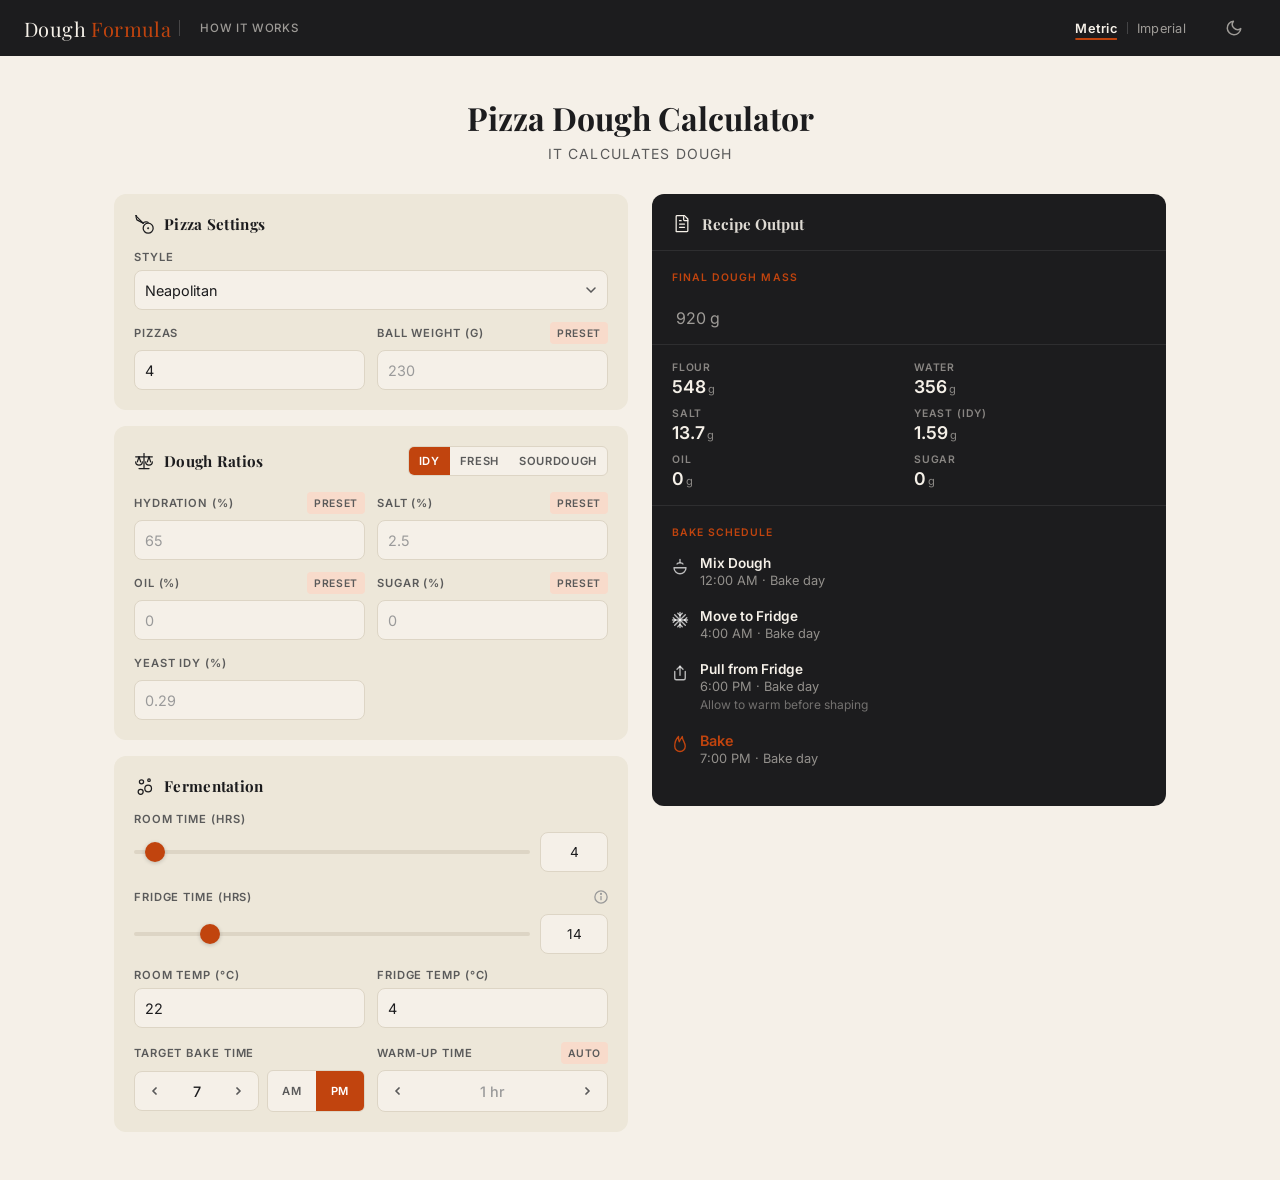
==== index.html @ 33c5c08a "feat: warm-up model, nav refactor, imperial toggle, how-it-works page - Replace W_TABLE warm-up look" ====
<!DOCTYPE html>
<html lang="en">

<head>
  <meta charset="UTF-8">
  <meta name="viewport" content="width=device-width, initial-scale=1.0">

  <!-- SEO & Social -->
  <title>Pizza Dough Calculator | Fermentation Calculator</title>
  <meta name="description" content="Calculate perfect pizza dough ratios and fermentation schedules for Neapolitan, New York, and other styles.">
  <meta name="theme-color" content="#2b2b2b">

  <!-- Critical Resource Hints -->
  <link rel="preconnect" href="https://fonts.googleapis.com">
  <link rel="preconnect" href="https://fonts.gstatic.com" crossorigin>

  <!-- Preload Critical Resources -->
  <link rel="preload" href="style.css" as="style">
  <link rel="preload" href="script.js" as="script">

  <!-- Google Fonts with font-display optimization -->
  <link href="https://fonts.googleapis.com/css2?family=Inter:wght@400;500;600&family=Playfair+Display:wght@700&display=swap" rel="stylesheet" media="print" onload="this.media='all'">
  <noscript>
    <link href="https://fonts.googleapis.com/css2?family=Inter:wght@400;500;600&family=Playfair+Display:wght@700&display=swap" rel="stylesheet">
  </noscript>

  <!-- Theme: set data-theme before CSS renders to prevent flash -->
  <script>
    (function () {
      var saved = localStorage.getItem('theme');
      var prefersDark = window.matchMedia('(prefers-color-scheme: dark)').matches;
      var theme = saved ? saved : (prefersDark ? 'dark' : 'light');
      document.documentElement.setAttribute('data-theme', theme);
    }());
  </script>

  <!-- Stylesheet -->
  <link rel="stylesheet" href="style.css">
</head>

<body>

  <!-- SVG Icon Sprite (hidden, referenced via <use>) -->
  <svg style="display: none;" aria-hidden="true">
    <defs>
      <symbol id="icon-pizza" viewBox="0 0 24 24">
        <circle cx="17" cy="17" r="6"/>
        <circle cx="17" cy="17" r="0.5"/>
        <path d="M11 11c1-2 5-2 6-1"/>
        <path d="M11 11l-9-9"/>
        <path d="M3 2c-1.5 2 0 4 .5 5L11 11"/>
      </symbol>
      <symbol id="icon-scale" viewBox="0 0 24 24">
        <path d="M12 3v18"/>
        <path d="M6 21h12"/>
        <path d="M22 13a4 4 0 01-8 0"/>
        <path d="M10 13a4 4 0 01-8 0"/>
        <path d="M6 7l-2 6"/>
        <path d="M6 7l2 6"/>
        <path d="M18 7l-2 6"/>
        <path d="M18 7l2 6"/>
        <path d="M2 7h20"/>
      </symbol>
      <symbol id="icon-bubbles" viewBox="0 0 24 24">
        <circle cx="8" cy="19" r="3"/>
        <circle cx="17" cy="15" r="4"/>
        <circle cx="9" cy="7" r="2.5"/>
        <circle cx="18" cy="5" r="1.5"/>
      </symbol>
      <symbol id="icon-document" viewBox="0 0 24 24">
        <path d="M14 3v4a1 1 0 001 1h4"/>
        <path d="M5 21V3a1 1 0 011-1h9l4 4v14a1 1 0 01-1 1H6a1 1 0 01-1-1z"/>
        <line x1="9" y1="12" x2="15" y2="12"/>
        <line x1="9" y1="16" x2="15" y2="16"/>
        <line x1="9" y1="8" x2="11" y2="8"/>
      </symbol>
      <symbol id="icon-chevron-left" viewBox="0 0 8 8">
        <path d="M5 1L2 4L5 7" stroke-width="1.75" stroke-linecap="round" stroke-linejoin="round"/>
      </symbol>
      <symbol id="icon-chevron-right" viewBox="0 0 8 8">
        <path d="M3 1L6 4L3 7" stroke-width="1.75" stroke-linecap="round" stroke-linejoin="round"/>
      </symbol>
      <!-- Timeline step icons (referenced from script.js via <use>) -->
      <symbol id="icon-starter-jar" viewBox="0 0 24 24">
        <!-- lid -->
        <rect x="7" y="3" width="10" height="3" rx="1"/>
        <!-- jar body -->
        <path d="M6 6h12l-1 13a2 2 0 01-2 2H9a2 2 0 01-2-2L6 6z"/>
        <!-- bubbles rising inside jar -->
        <circle cx="10" cy="15" r="1"/>
        <circle cx="14" cy="12" r="1"/>
        <circle cx="12" cy="9" r="0.75"/>
      </symbol>
      <symbol id="icon-timeline-feed-starter" viewBox="0 0 24 24">
        <path d="M12 2C6.5 2 2 6.5 2 12s4.5 10 10 10 10-4.5 10-10"/>
        <path d="M12 8v4l2 2"/>
        <path d="M18 2v4h4"/>
      </symbol>
      <symbol id="icon-timeline-mix-dough" viewBox="0 0 24 24">
        <path d="M4 13c0 4.4 3.6 8 8 8s8-3.6 8-8H4z"/>
        <path d="M8 8c1-2 7-2 8 0"/>
        <line x1="12" y1="2" x2="12" y2="6"/>
      </symbol>
      <symbol id="icon-timeline-move-to-fridge" viewBox="0 0 24 24">
        <line x1="12" y1="2" x2="12" y2="22"/>
        <line x1="2" y1="12" x2="22" y2="12"/>
        <line x1="4.93" y1="4.93" x2="19.07" y2="19.07"/>
        <line x1="19.07" y1="4.93" x2="4.93" y2="19.07"/>
        <line x1="12" y1="6" x2="9" y2="3"/>
        <line x1="12" y1="6" x2="15" y2="3"/>
        <line x1="12" y1="18" x2="9" y2="21"/>
        <line x1="12" y1="18" x2="15" y2="21"/>
        <line x1="6" y1="12" x2="3" y2="9"/>
        <line x1="6" y1="12" x2="3" y2="15"/>
        <line x1="18" y1="12" x2="21" y2="9"/>
        <line x1="18" y1="12" x2="21" y2="15"/>
      </symbol>
      <symbol id="icon-timeline-pull-from-fridge" viewBox="0 0 24 24">
        <path d="M5 10v9a2 2 0 002 2h10a2 2 0 002-2v-9"/>
        <polyline points="12 3 12 15"/>
        <polyline points="8 7 12 3 16 7"/>
      </symbol>
      <symbol id="icon-timeline-bake" viewBox="0 0 24 24">
        <path d="M12 22a7 7 0 007-7c0-5-4-8-4-13-2 3-3 5-4 7-1-2-1-4-1-7-4 4-5 8-5 13a7 7 0 007 7z"/>
      </symbol>
      <symbol id="icon-info" viewBox="0 0 16 16">
        <circle cx="8" cy="8" r="7"/>
        <line x1="8" y1="7.5" x2="8" y2="11"/>
        <circle cx="8" cy="4.5" r="0.5" fill="currentColor"/>
      </symbol>
      <symbol id="icon-moon" viewBox="0 0 24 24">
        <path d="M21 12.79A9 9 0 1 1 11.21 3 7 7 0 0 0 21 12.79z"/>
      </symbol>
      <symbol id="icon-sun" viewBox="0 0 24 24">
        <circle cx="12" cy="12" r="5"/>
        <line x1="12" y1="1" x2="12" y2="3"/>
        <line x1="12" y1="21" x2="12" y2="23"/>
        <line x1="4.22" y1="4.22" x2="5.64" y2="5.64"/>
        <line x1="18.36" y1="18.36" x2="19.78" y2="19.78"/>
        <line x1="1" y1="12" x2="3" y2="12"/>
        <line x1="21" y1="12" x2="23" y2="12"/>
        <line x1="4.22" y1="19.78" x2="5.64" y2="18.36"/>
        <line x1="18.36" y1="5.64" x2="19.78" y2="4.22"/>
      </symbol>
    </defs>
  </svg>

  <nav class="nav">
    <div class="nav-left">
      <div class="nav-brand">Dough <span>Formula</span></div>
      <span class="nav-brand-divider" aria-hidden="true"></span>
      <a class="nav-link" href="how-it-works.html">
        <svg class="nav-link-icon" width="16" height="16" fill="none" stroke="currentColor" stroke-width="1.5" stroke-linecap="round" stroke-linejoin="round" aria-hidden="true">
          <use href="#icon-info"/>
        </svg>
        <span class="nav-link-text">How It Works</span>
      </a>
    </div>
    <div class="nav-right">
      <div class="unit-toggle" id="unitToggle">
        <button id="btnMetric" class="active" data-units="metric"><span>Metric</span></button>
        <button id="btnImperial" data-units="imperial"><span>Imperial</span></button>
      </div>
      <button class="theme-toggle" type="button" aria-label="Switch to dark mode">
        <svg width="18" height="18" fill="none" stroke="currentColor" stroke-width="2" stroke-linecap="round" stroke-linejoin="round" aria-hidden="true">
          <use href="#icon-moon"/>
        </svg>
      </button>
    </div>
  </nav>

  <header class="page-header">
    <h1>Pizza Dough Calculator</h1>
    <p>it calculates dough</p>
  </header>

  <main class="main">
    <div class="layout">

      <div class="col-inputs">

        <!-- PIZZA SETTINGS CARD -->
        <div class="card">
          <div class="card-header">
            <div class="card-header-left">
              <svg class="card-icon" width="20" height="20" fill="none" stroke="currentColor" stroke-width="1.5" stroke-linecap="round" stroke-linejoin="round">
                <use href="#icon-pizza"/>
              </svg>
              <h2 class="card-title">Pizza Settings</h2>
            </div>
          </div>

          <div class="field-grid single" style="margin-bottom: 12px;">
            <div class="field">
              <label for="pizzaStyle">Style</label>
              <div class="input-wrap has-select">
                <select id="pizzaStyle" autocomplete="off">
                  <option value="neapolitan" selected>Neapolitan</option>
                  <option value="newyork">New York</option>
                  <option value="canotto">Canotto</option>
                  <option value="tonda">Tonda Romana</option>
                </select>
              </div>
            </div>
          </div>

          <div class="field-grid">
            <div class="field">
              <div class="field-label-row">
                <label for="numBalls">Pizzas</label>
              </div>
              <div class="input-wrap">
                <input type="number" id="numBalls" value="4" min="1" max="50" autocomplete="off">
              </div>
            </div>

            <div class="field">
              <div class="field-label-row">
                <label for="ballWeight" id="labelBallWeight">Ball Weight (g)</label>
                <div class="badge preset" id="ballWeightBadge">Preset</div>
              </div>
              <div class="input-wrap">
                <input type="number" id="ballWeight" class="is-preset" min="100" max="500" step="1" autocomplete="off">
              </div>
            </div>
          </div>
        </div>

        <!-- DOUGH RATIOS CARD -->
        <div class="card">
          <div class="card-header">
            <div class="card-header-left">
              <svg class="card-icon" width="20" height="20" fill="none" stroke="currentColor" stroke-width="1.5" stroke-linecap="round" stroke-linejoin="round">
                <use href="#icon-scale"/>
              </svg>
              <h2 class="card-title">Dough Ratios</h2>
            </div>
            <div class="leavener-toggle">
              <button id="btnIDY" class="active" data-leavener="idy">IDY</button>
              <button id="btnFresh" data-leavener="fresh">Fresh</button>
              <button id="btnSourdough" data-leavener="sourdough">Sourdough</button>
            </div>
          </div>

          <div class="field-grid">
            <div class="field">
              <div class="field-label-row">
                <label for="hydration">Hydration (%)</label>
                <div class="badge preset" id="hydrationBadge">Preset</div>
              </div>
              <div class="input-wrap">
                <input type="number" id="hydration" class="is-preset" min="50" max="90" step="0.1" autocomplete="off">
              </div>
            </div>

            <div class="field">
              <div class="field-label-row">
                <label for="salt">Salt (%)</label>
                <div class="badge preset" id="saltBadge">Preset</div>
              </div>
              <div class="input-wrap">
                <input type="number" id="salt" class="is-preset" min="0" max="5" step="0.1" autocomplete="off">
              </div>
            </div>

            <div class="field">
              <div class="field-label-row">
                <label for="oil">Oil (%)</label>
                <div class="badge preset" id="oilBadge">Preset</div>
              </div>
              <div class="input-wrap">
                <input type="number" id="oil" class="is-preset" min="0" max="15" step="0.1" autocomplete="off">
              </div>
            </div>

            <div class="field">
              <div class="field-label-row">
                <label for="sugar">Sugar (%)</label>
                <div class="badge preset" id="sugarBadge">Preset</div>
              </div>
              <div class="input-wrap">
                <input type="number" id="sugar" class="is-preset" min="0" max="5" step="0.1" autocomplete="off">
              </div>
            </div>

            <div class="field" id="leavenerPctField">
              <div class="field-label-row">
                <label for="starterPct" id="leavenerPctLabel">Yeast IDY (%)</label>
                <span class="tooltip-wrap">
                  <button type="button" class="tooltip-btn" id="leavenerTooltipBtn" aria-label="About Starter %" aria-expanded="false" hidden>
                    <svg width="14" height="14" fill="none" stroke="currentColor" stroke-width="1.5" stroke-linecap="round" stroke-linejoin="round">
                      <use href="#icon-info"/>
                    </svg>
                  </button>
                  <div class="tooltip-popover" role="tooltip" hidden>
                    How much starter to use as a percentage of total flour. More starter means a faster rise and less time needed.
                  </div>
                </span>
              </div>
              <div class="input-wrap">
                <input type="number" id="starterPct" class="is-preset" min="0.001" max="5" step="0.001" autocomplete="off">
              </div>
              <p class="starter-pct-hint" id="starterPctHint" hidden>Suggested for your schedule: <span id="starterPctHintValue"></span>%</p>
            </div>
          </div>

        </div>

        <!-- SOURDOUGH STARTER CARD -->
        <div class="card" id="sourdoughCard">
          <div class="card-header">
            <div class="card-header-left">
              <svg class="card-icon" width="20" height="20" fill="none" stroke="currentColor" stroke-width="1.5" stroke-linecap="round" stroke-linejoin="round">
                <use href="#icon-starter-jar"/>
              </svg>
              <h2 class="card-title">Sourdough Starter</h2>
            </div>
          </div>

          <div class="field-grid">
            <div class="field">
              <div class="field-label-row">
                <label for="starterHydration">Starter Hydration (%)</label>
                <span class="tooltip-wrap">
                  <button type="button" class="tooltip-btn" aria-label="About Starter Hydration" aria-expanded="false">
                    <svg width="14" height="14" fill="none" stroke="currentColor" stroke-width="1.5" stroke-linecap="round" stroke-linejoin="round">
                      <use href="#icon-info"/>
                    </svg>
                  </button>
                  <div class="tooltip-popover" role="tooltip" hidden>
                    How much water is in your starter relative to the flour, by weight. At 100% you have equal parts of each. This also makes a small timing adjustment: stiffer starters tend to peak a bit later. The correction is approximate.
                  </div>
                </span>
              </div>
              <div class="input-wrap">
                <input type="number" id="starterHydration" value="100" min="50" max="125" step="1" autocomplete="off">
              </div>
            </div>

            <div class="field">
              <div class="field-label-row">
                <label for="feedRatio">Feed Ratio</label>
                <span class="tooltip-wrap">
                  <button type="button" class="tooltip-btn" aria-label="About Feed Ratio" aria-expanded="false">
                    <svg width="14" height="14" fill="none" stroke="currentColor" stroke-width="1.5" stroke-linecap="round" stroke-linejoin="round">
                      <use href="#icon-info"/>
                    </svg>
                  </button>
                  <div class="tooltip-popover" role="tooltip" hidden>
                    1:2:2 means 1 part old starter, 2 parts flour, 2 parts water by weight. Lower ratios like 1:1:1 peak faster; higher ratios like 1:4:4 or 1:5:5 slow things down and give you a longer window before peak.
                  </div>
                </span>
              </div>
              <div class="input-wrap">
                <select id="feedRatio" autocomplete="off">
                  <option value="1:1:1">1:1:1</option>
                  <option value="1:2:2" selected>1:2:2</option>
                  <option value="1:3:3">1:3:3</option>
                  <option value="1:4:4">1:4:4</option>
                  <option value="1:5:5">1:5:5</option>
                </select>
              </div>
            </div>
          </div>

        </div>

        <!-- FERMENTATION CARD -->
        <div class="card">
          <div class="card-header">
            <div class="card-header-left">
              <svg class="card-icon" width="20" height="20" fill="none" stroke="currentColor" stroke-width="1.5" stroke-linecap="round" stroke-linejoin="round">
                <use href="#icon-bubbles"/>
              </svg>
              <h2 class="card-title">Fermentation</h2>
            </div>
          </div>

          <div class="slider-field" style="margin-bottom: 14px;">
            <label>Room Time (hrs)</label>
            <div class="slider-row">
              <input type="range" id="roomTimeSlider" min="3" max="36" value="4" step="1" autocomplete="off">
              <input type="number" class="slider-number" id="roomTime" value="4" min="3" max="36" step="1" autocomplete="off">
            </div>
          </div>

          <div class="slider-field" style="margin-bottom: 14px;">
            <div class="field-label-row">
              <label>Fridge Time (hrs)</label>
              <span class="tooltip-wrap">
                <button type="button" class="tooltip-btn" aria-label="About Fridge Time" aria-expanded="false">
                  <svg width="14" height="14" fill="none" stroke="currentColor" stroke-width="1.5" stroke-linecap="round" stroke-linejoin="round">
                    <use href="#icon-info"/>
                  </svg>
                </button>
                <div class="tooltip-popover" role="tooltip" hidden>
                  Set to 0 for a room-temperature ferment only. A cold rise slows fermentation down and gives more time for flavour development.
                </div>
              </span>
            </div>
            <div class="slider-row">
              <input type="range" id="fridgeTimeSlider" min="0" max="80" value="14" step="1" autocomplete="off">
              <input type="number" class="slider-number" id="fridgeTime" value="14" min="0" max="80" step="1" autocomplete="off">
            </div>
          </div>

          <div class="field-grid" style="margin-bottom: 14px;">
            <div class="field">
              <label for="roomTemp" id="labelRoomTemp">Room Temp (°C)</label>
              <div class="input-wrap">
                <input type="number" id="roomTemp" value="22" min="14" max="35" step="1" autocomplete="off">
              </div>
            </div>

            <div class="field">
              <label for="fridgeTemp" id="labelFridgeTemp">Fridge Temp (°C)</label>
              <div class="input-wrap">
                <input type="number" id="fridgeTemp" value="4" min="4" max="8" step="1" autocomplete="off">
              </div>
            </div>
          </div>

          <div class="field-grid">
            <div class="field">
              <div class="field-label-row">
                <label>Target Bake Time</label>
              </div>
              <div class="bake-time-row">
                <div class="hour-stepper">
                  <button data-step="-1" aria-label="Decrease hour">
                    <svg width="8" height="8" fill="none" stroke="currentColor">
                      <use href="#icon-chevron-left"/>
                    </svg>
                  </button>
                  <span class="hour-stepper-display" id="bakeHourDisplay">7</span>
                  <button data-step="1" aria-label="Increase hour">
                    <svg width="8" height="8" fill="none" stroke="currentColor">
                      <use href="#icon-chevron-right"/>
                    </svg>
                  </button>
                </div>
                <div class="ampm-toggle">
                  <button id="btnAM" data-ampm="am">AM</button>
                  <button id="btnPM" class="active" data-ampm="pm">PM</button>
                </div>
              </div>
            </div>
            <div class="field" id="warmUpField">
              <div class="field-label-row">
                <label>Warm-up Time</label>
                <div class="badge preset" id="warmUpBadge">Auto</div>
              </div>
              <div class="hour-stepper">
                <button data-warmup-step="-1" aria-label="Decrease warm-up">
                  <svg width="8" height="8" fill="none" stroke="currentColor">
                    <use href="#icon-chevron-left"/>
                  </svg>
                </button>
                <span class="hour-stepper-display" id="warmUpDisplay">-- min</span>
                <button data-warmup-step="1" aria-label="Increase warm-up">
                  <svg width="8" height="8" fill="none" stroke="currentColor">
                    <use href="#icon-chevron-right"/>
                  </svg>
                </button>
              </div>
            </div>
          </div>
        </div>

      </div>

      <div class="col-outputs">
        <div class="output-card">

          <div class="output-header">
            <svg class="output-header-icon" width="20" height="20" fill="none" stroke="currentColor" stroke-width="1.5" stroke-linecap="round" stroke-linejoin="round">
              <use href="#icon-document"/>
            </svg>
            <h2 class="output-header-title">Recipe Output</h2>
          </div>

          <div class="total-weight">
            <div class="total-weight-label">Final Dough Mass</div>
            <div class="total-weight-value">
              <span id="outTotalWeight">960</span><span id="outTotalWeightUnit">g</span>
            </div>
          </div>

          <div class="sourdough-warning" id="sourdoughWarning"></div>
          <div class="overproof-advisory" id="overproofAdvisory"></div>

          <div class="ingredients" id="ingredientsSection">
            <div class="ingredient">
              <div class="ingredient-label" id="flourLabel">Flour</div>
              <div class="ingredient-value" id="outFlour">—<span class="unit">g</span></div>
            </div>
            <div class="ingredient">
              <div class="ingredient-label" id="waterLabel">Water</div>
              <div class="ingredient-value" id="outWater">—<span class="unit">g</span></div>
            </div>
            <div class="ingredient">
              <div class="ingredient-label">Salt</div>
              <div class="ingredient-value" id="outSalt">—<span class="unit">g</span></div>
            </div>
            <div class="ingredient">
              <div class="ingredient-label" id="yeastLabel">Yeast (IDY)</div>
              <div class="ingredient-value" id="outYeast">—<span class="unit">g</span></div>
            </div>
            <div class="ingredient">
              <div class="ingredient-label">Oil</div>
              <div class="ingredient-value" id="outOil">—<span class="unit">g</span></div>
            </div>
            <div class="ingredient">
              <div class="ingredient-label">Sugar</div>
              <div class="ingredient-value" id="outSugar">—<span class="unit">g</span></div>
            </div>
          </div>

          <div class="schedule">
            <div class="schedule-title">Bake Schedule</div>
            <div class="timeline" id="timeline"></div>
          </div>

        </div>
      </div>

    </div>
  </main>

  <script src="script.js" defer></script>

</body>
</html>
---- style.css ----
/* ========================================================
   CSS CUSTOM PROPERTIES (Variables)
   ========================================================
   Defined once here at the top and reused throughout.
   If we ever change the brand colour, we change it in one
   place and it updates everywhere automatically.
   :root means "apply these to the whole document".
======================================================== */
:root {
  --cream:        #F5F0E8;       /* page background */
  --cream-dark:   #EDE7D9;       /* card/section backgrounds */
  --charcoal:     #1C1C1E;       /* dark output card background */
  --charcoal-mid: #2C2C2E;       /* slightly lighter dark (card sections) */
  --terracotta:   #C1440E;       /* accent colour */
  --terracotta-lt:#E8643A;       /* lighter accent for hover states */
  --text-dark:    #1C1C1E;       /* primary text colour */
  --text-mid:     #5A5A5A;       /* secondary/label text */
  --text-light:   #9A9A9A;       /* placeholder/preset value text */
  --text-cream:   #F5F0E8;       /* text on dark backgrounds */
  --border:       #DDD5C5;       /* input borders */
  --badge-preset: #F8DBCB;       /* PRESET badge background */
  --badge-preset-text: #5A5A5A;  /* PRESET badge text */
  --badge-custom: #C1440E;       /* CUSTOM x badge background */
  --badge-custom-text: #FFFFFF;  /* CUSTOM x badge text */
  --badge-custom-hover: #E8643A; /* CUSTOM x hover background */
  --advisory:     #D4A017;       /* advisory/warning text on dark backgrounds */
  --font-serif:   'Playfair Display', Georgia, serif;
  --font-sans:    'Inter', system-ui, sans-serif;
  --radius:       8px;           /* default border radius */
  --radius-lg:    12px;          /* larger radius for cards */
}

/* ========================================================
   DARK MODE OVERRIDES
   ========================================================
   When data-theme="dark" is set on <html>, these values
   replace the :root defaults above. Only variables that
   differ in dark mode are listed here.
======================================================== */
[data-theme="dark"] {
  --cream:        #1A1A1A;   /* page background — deepest dark */
  --cream-dark:   #252525;   /* card/section backgrounds */
  --charcoal:     #303030;   /* nav + output card — lighter than page */
  --charcoal-mid: #3C3C3C;   /* output card inner rows */
  --text-dark:    #F0EBE1;   /* primary text — inverted cream */
  --text-mid:     #9A9A9A;   /* label text */
  --text-light:   #6A6A6A;   /* preset/placeholder text */
  --border:       #3A3A3A;   /* input borders */
  --badge-preset: #5E3A2C;   /* muted clay chip for dark mode */
  --badge-preset-text: #F5F0E8;
  --badge-custom: #A9441B;   /* tuned to sit with preset chip */
  --badge-custom-text: #F5F0E8;
  --badge-custom-hover: #C55A2C;
}

/* ========================================================
   RESET & BASE STYLES
   ========================================================
   Browsers apply their own default styles (margins, padding,
   box sizing) which differ slightly between Firefox/Chrome.
   This block normalises everything to a consistent baseline.
======================================================== */
*, *::before, *::after {
  /* box-sizing: border-box means padding/border are included
     in an element's width — the sane default for layout */
  box-sizing: border-box;
  margin: 0;
  padding: 0;
}

body {
  font-family: var(--font-sans);
  background-color: var(--cream);
  color: var(--text-dark);
  min-height: 100vh;
}

/* ========================================================
   NAVIGATION BAR
======================================================== */
.nav {
  background-color: var(--charcoal);
  padding: 0 24px;
  height: 56px;
  display: flex;
  align-items: center;
  justify-content: space-between;
}

.nav-left {
  display: flex;
  align-items: center;
  gap: 8px;
}

.nav-right {
  display: flex;
  align-items: center;
  gap: 16px;
}

.nav-brand {
  font-family: var(--font-serif);
  font-size: 1.25rem;
  color: var(--text-cream);
  letter-spacing: 0.02em;
}

.nav-brand span {
  color: var(--terracotta);
}

.nav-brand-divider {
  display: block;
  width: 1px;
  height: 16px;
  background: var(--text-cream);
  opacity: 0.2;
  flex-shrink: 0;
}

/* Shared ghost-button baseline for all nav interactive elements */
.nav-link,
.unit-toggle button,
.theme-toggle {
  background: none;
  border: none;
  color: var(--text-cream);
  font-family: var(--font-sans);
  font-size: 0.8rem;
  font-weight: 400;
  cursor: pointer;
  min-height: 44px;
  padding: 0 12px;
  display: inline-flex;
  align-items: center;
  border-radius: 4px;
  text-decoration: none;
  opacity: 0.6;
  transition: background 0.2s ease-in-out, opacity 0.2s ease-in-out;
}

.nav-link {
  font-size: 0.72rem;
  font-weight: 500;
  text-transform: uppercase;
  letter-spacing: 0.06em;
}

.nav-link:hover,
.unit-toggle button:hover,
.theme-toggle:hover {
  background: rgba(255, 255, 255, 0.05);
  opacity: 1;
}

.nav-link:focus-visible,
.unit-toggle button:focus-visible,
.theme-toggle:focus-visible {
  outline: 2px solid var(--terracotta);
  outline-offset: 2px;
}

/* How It Works — icon hidden by default, text shown */
.nav-link-icon { display: none; }
.nav-link-text { display: inline; }

/* Unit toggle — text-based segmented control, no pill border */
.unit-toggle {
  display: flex;
  align-items: center;
}

.unit-toggle button {
  padding: 0 10px;
  letter-spacing: 0.02em;
}

#btnImperial {
  border-radius: 0 4px 4px 0;
  position: relative;
}

#btnImperial::before {
  content: '';
  position: absolute;
  left: 0;
  top: 50%;
  transform: translateY(-50%);
  width: 1px;
  height: 12px;
  background: rgba(255, 255, 255, 0.3);
}

#btnMetric {
  border-radius: 4px 0 0 4px;
}

.unit-toggle button.active {
  font-weight: 600;
  opacity: 1;
}

.unit-toggle button.active span {
  text-decoration: underline;
  text-decoration-color: var(--terracotta);
  text-decoration-thickness: 2px;
  text-underline-offset: 5px;
}

/* Theme toggle — icon button, tighter horizontal padding */
.theme-toggle {
  padding: 0 8px;
  min-width: 44px;
  justify-content: center;
}

/* Mobile: swap How It Works text for the info icon */
@media (max-width: 639px) {
  .nav-link-text { display: none; }
  .nav-link-icon { display: block; }
  .nav-link { padding: 0 8px; min-width: 44px; justify-content: center; }
}

/* ========================================================
   PAGE HEADER (below nav)
======================================================== */
.page-header {
  text-align: center;
  padding: 40px 24px 32px;
}

.page-header h1 {
  font-family: var(--font-serif);
  font-size: 2rem;
  color: var(--text-dark);
  margin-bottom: 6px;
}

.page-header p {
  font-size: 0.875rem;
  color: var(--text-mid);
  letter-spacing: 0.08em;
  text-transform: uppercase;
}

/* ========================================================
   MAIN LAYOUT
   ========================================================
   Mobile-first: single column by default.
   At 768px+ it becomes two equal columns side by side.
   CSS Grid is used here — best tool for two-column page
   layouts. gap sets the space between columns.
======================================================== */
.main {
  max-width: 1100px;
  margin: 0 auto;
  padding: 0 16px 48px;
}

.layout {
  display: grid;
  /* Single column on mobile */
  grid-template-columns: 1fr;
  gap: 24px;
}

/* At 768px+, switch to two equal columns */
@media (min-width: 768px) {
  .layout {
    grid-template-columns: 1fr 1fr;
    align-items: start;
  }

  .col-outputs {
    position: sticky;
    top: 24px;
  }

  .main {
    padding: 0 24px 48px;
  }
}

/* ========================================================
   INPUT CARDS (cream section boxes)
======================================================== */
.card {
  background-color: var(--cream-dark);
  border-radius: var(--radius-lg);
  padding: 20px;
  margin-bottom: 16px;
}

.card:last-child {
  margin-bottom: 0;
}

.card-header {
  display: flex;
  align-items: center;
  justify-content: space-between;
  margin-bottom: 16px;
}

.card-header-left {
  display: flex;
  align-items: center;
  gap: 10px;
}

.card-icon {
  font-size: 1.1rem;
  flex-shrink: 0;
  color: var(--text-dark);
}

.card-title {
  font-family: var(--font-serif);
  font-size: 0.95rem;
  color: var(--text-dark);
  letter-spacing: 0.02em;
}

/* ========================================================
   FIELD GRID (2-column grid inside each card)
======================================================== */
.field-grid {
  display: grid;
  grid-template-columns: 1fr 1fr;
  gap: 12px;
}

.field-grid.single {
  grid-template-columns: 1fr;
}

/* Inner grid collapses to single column on small phones */
@media (max-width: 480px) {
  .field-grid {
    grid-template-columns: 1fr;
  }

  /* Leavener toggle wraps below the card title when space is tight */
  .card-header {
    flex-wrap: wrap;
  }
  .leavener-toggle {
    width: 100%;
    margin-top: 4px;
  }
}

.field {
  display: flex;
  flex-direction: column;
  gap: 6px;
}

.field label {
  font-size: 0.7rem;
  font-weight: 600;
  color: var(--text-mid);
  letter-spacing: 0.08em;
  text-transform: uppercase;
}

.input-wrap {
  position: relative;
  display: flex;
  align-items: center;
}

/* ========================================================
   INPUT FIELDS
======================================================== */
.input-wrap input[type="number"],
.input-wrap input[type="time"],
.input-wrap select {
  width: 100%;
  height: 40px;
  padding: 0 10px;
  border: 1.5px solid var(--border);
  border-radius: var(--radius);
  background: var(--cream);
  font-family: var(--font-sans);
  font-size: 0.9rem;
  color: var(--text-dark);
  appearance: none;
  outline: none;
  transition: border-color 0.15s;
}

.input-wrap input[type="number"],
.slider-number {
  -moz-appearance: textfield;
  appearance: textfield;
}

.input-wrap input[type="number"]:focus,
.input-wrap input[type="time"]:focus,
.input-wrap select:focus {
  border-color: var(--terracotta);
}

/* Preset state: greyed text signals auto-filled value */
.input-wrap input.is-preset {
  color: var(--text-light);
}

/* Remove browser default number input spin arrows */
.input-wrap input[type="number"]::-webkit-inner-spin-button,
.input-wrap input[type="number"]::-webkit-outer-spin-button,
.slider-number::-webkit-inner-spin-button,
.slider-number::-webkit-outer-spin-button {
  -webkit-appearance: none;
  margin: 0;
}

/* Custom dropdown arrow via background SVG */
.input-wrap.has-select::after {
  content: '';
  position: absolute;
  right: 12px;
  width: 10px;
  height: 6px;
  background-image: url("data:image/svg+xml,%3Csvg xmlns='http://www.w3.org/2000/svg' viewBox='0 0 10 6'%3E%3Cpath d='M1 1l4 4 4-4' stroke='%235A5A5A' stroke-width='1.5' fill='none' stroke-linecap='round'/%3E%3C/svg%3E");
  background-repeat: no-repeat;
  pointer-events: none;
}

[data-theme="dark"] .input-wrap.has-select::after {
  background-image: url("data:image/svg+xml,%3Csvg xmlns='http://www.w3.org/2000/svg' viewBox='0 0 10 6'%3E%3Cpath d='M1 1l4 4 4-4' stroke='%239A9A9A' stroke-width='1.5' fill='none' stroke-linecap='round'/%3E%3C/svg%3E");
}

.input-wrap.has-select select {
  padding-right: 32px;
}

/* ========================================================
   FIELD LABEL ROW
   ========================================================
   Sits above each input: label on the left, badge on the right.
   display: flex + space-between pushes the two apart naturally.
======================================================== */
.field-label-row {
  display: flex;
  justify-content: space-between;
  align-items: center;
  min-height: 22px;
}

.tooltip-wrap {
  position: relative;
  display: inline-flex;
  align-items: center;
}

/* ========================================================
   PRESET / CUSTOM x BADGES
   ========================================================
   Inline element inside .field-label-row, to the right of
   the field label. No longer absolutely positioned.
======================================================== */
.badge {
  height: 22px;
  padding: 0 7px;
  border-radius: 4px;
  font-size: 0.65rem;
  font-weight: 600;
  letter-spacing: 0.06em;
  text-transform: uppercase;
  display: flex;
  align-items: center;
  gap: 3px;
  cursor: default;
  pointer-events: none;
  white-space: nowrap;
  user-select: none;
  flex-shrink: 0;
}

.badge.preset {
  background: var(--badge-preset);
  color: var(--badge-preset-text);
}

.badge.custom {
  background: var(--badge-custom);
  color: var(--badge-custom-text);
  pointer-events: auto;
  cursor: pointer;
}

.badge.custom:hover {
  background: var(--badge-custom-hover);
}

/* ========================================================
   TOOLTIPS
======================================================== */
.tooltip-btn {
  background: none;
  border: none;
  padding: 0;
  margin-left: 4px;
  cursor: pointer;
  color: var(--text-light);
  display: inline-flex;
  align-items: center;
  line-height: 1;
  flex-shrink: 0;
}

.tooltip-btn[hidden] {
  display: none;
}

.tooltip-btn:hover {
  color: var(--text-mid);
}

.tooltip-popover {
  position: absolute;
  top: calc(100% + 4px);
  right: 0;
  z-index: 20;
  background: var(--cream-dark);
  border: 1px solid var(--border);
  border-radius: 6px;
  padding: 10px 12px;
  font-size: 0.8rem;
  line-height: 1.5;
  color: var(--text-dark);
  width: 260px;
  box-shadow: 0 2px 8px rgba(0, 0, 0, 0.10);
}

/* ========================================================
   BAKE TIME ROW (hour stepper + AM/PM toggle side by side)
======================================================== */
.bake-time-row {
  display: flex;
  gap: 8px;
  align-items: center;
}

/* Stepper: left arrow | hour display | right arrow */
.hour-stepper {
  flex: 1;
  display: flex;
  align-items: center;
  height: 40px;
  border: 1.5px solid var(--border);
  border-radius: var(--radius);
  background: var(--cream);
  overflow: hidden;
}

.hour-stepper button {
  width: 40px;
  height: 100%;
  border: none;
  padding: 0;
  background: transparent;
  color: var(--text-mid);
  cursor: pointer;
  transition: background 0.15s;
  flex-shrink: 0;
  display: flex;
  align-items: center;
  justify-content: center;
}

.hour-stepper button:hover {
  background: var(--cream-dark);
  color: var(--text-dark);
}

.hour-stepper-display {
  flex: 1;
  text-align: center;
  font-family: var(--font-sans);
  font-size: 0.9rem;
  font-weight: 500;
  color: var(--text-dark);
  user-select: none;
}

/* Auto/calculated state: grey text signals the value is computed, not user-set */
.hour-stepper-display.is-auto {
  color: var(--text-light);
}

/* AM/PM toggle — same visual style as the leavener toggle
   but sized to match the 40px input height */
.ampm-toggle {
  display: flex;
  background: var(--cream);
  border: 1.5px solid var(--border);
  border-radius: 6px;
  overflow: hidden;
  flex-shrink: 0;
  box-sizing: border-box;
}

.ampm-toggle button {
  width: 48px;
  height: 40px;
  border: none;
  background: transparent;
  font-family: var(--font-sans);
  font-size: 0.7rem;
  font-weight: 600;
  letter-spacing: 0.06em;
  text-transform: uppercase;
  color: var(--text-mid);
  cursor: pointer;
  transition: background 0.15s, color 0.15s;
}

.ampm-toggle button.active {
  background: var(--terracotta);
  color: white;
}

.ampm-toggle button:hover:not(.active) {
  background: var(--cream-dark);
}

/* ========================================================
   LEAVENER TOGGLE (IDY / FRESH)
======================================================== */
.leavener-toggle {
  display: flex;
  background: var(--cream);
  border: 1.5px solid var(--border);
  border-radius: 6px;
  overflow: hidden;
}

.leavener-toggle button {
  flex: 1;
  height: 28px;
  padding: 0 10px;
  border: none;
  background: transparent;
  font-family: var(--font-sans);
  font-size: 0.7rem;
  font-weight: 600;
  letter-spacing: 0.06em;
  text-transform: uppercase;
  color: var(--text-mid);
  cursor: pointer;
  transition: background 0.15s, color 0.15s;
}

.leavener-toggle button.active {
  background: var(--terracotta);
  color: white;
}

.leavener-toggle button:hover:not(.active) {
  background: var(--cream-dark);
}

/* Sourdough Starter card — hidden until sourdough mode selected */
#sourdoughCard {
  display: none;
}

#sourdoughCard.visible {
  display: block;
}

/* Starter detail block — shown only in sourdough mode, below the Starter ingredient row */
.starter-detail {
  display: none;
  padding: 6px 0 2px 0;
  border-top: 1px solid rgba(255, 255, 255, 0.08);
  margin-top: 4px;
}

.starter-detail.visible {
  display: block;
}

.starter-detail-row {
  display: flex;
  justify-content: space-between;
  align-items: baseline;
  padding: 3px 0;
}

.starter-detail-label {
  font-size: 10px;
  letter-spacing: 0.06em;
  text-transform: uppercase;
  color: rgba(255, 255, 255, 0.45);
}

.starter-detail-value {
  font-size: 13px;
  color: rgba(255, 255, 255, 0.7);
}

/* Feed Ratio — three number inputs with colon separators */
.feed-ratio-row {
  display: flex;
  align-items: center;
  gap: 8px;
}

.feed-ratio-row input[type="number"] {
  flex: 1;
  height: 40px;
  padding: 0 10px;
  border: 1.5px solid var(--border);
  border-radius: var(--radius);
  background: var(--cream);
  font-family: var(--font-sans);
  font-size: 0.9rem;
  color: var(--text-dark);
  text-align: center;
  outline: none;
  transition: border-color 0.15s;
}

.feed-ratio-row input[type="number"]:focus {
  border-color: var(--terracotta);
}

.feed-ratio-row input[type="number"]::-webkit-inner-spin-button,
.feed-ratio-row input[type="number"]::-webkit-outer-spin-button {
  -webkit-appearance: none;
}

.feed-ratio-sep {
  font-size: 1rem;
  font-weight: 600;
  color: var(--text-mid);
  flex-shrink: 0;
  user-select: none;
}

/* ========================================================
   SLIDER FIELDS
======================================================== */
.slider-field {
  display: flex;
  flex-direction: column;
  gap: 6px;
}

.slider-field label {
  font-size: 0.7rem;
  font-weight: 600;
  color: var(--text-mid);
  letter-spacing: 0.08em;
  text-transform: uppercase;
  display: flex;
  justify-content: space-between;
  align-items: center;
}

.slider-row {
  display: flex;
  align-items: center;
  gap: 10px;
}

/*
  The range input (slider).
  Browsers render sliders with completely different default
  styles. We override everything for a consistent look.
*/
input[type="range"] {
  flex: 1;
  height: 4px;
  -webkit-appearance: none;
  appearance: none;
  background: var(--border);
  border-radius: 2px;
  outline: none;
  cursor: pointer;
}

input[type="range"]::-webkit-slider-runnable-track {
  height: 4px;
  border-radius: 2px;
}

/* The draggable thumb — 44px minimum for mobile touch targets */
input[type="range"]::-webkit-slider-thumb {
  -webkit-appearance: none;
  appearance: none;
  width: 20px;
  height: 20px;
  border-radius: 50%;
  background: var(--terracotta);
  cursor: pointer;
  margin-top: -8px;
  box-shadow: 0 1px 4px rgba(0,0,0,0.2);
}

input[type="range"]::-moz-range-thumb {
  width: 20px;
  height: 20px;
  border-radius: 50%;
  background: var(--terracotta);
  cursor: pointer;
  border: none;
  box-shadow: 0 1px 4px rgba(0,0,0,0.2);
}

.slider-number {
  width: 68px;
  height: 40px;
  padding: 0 10px;
  border: 1.5px solid var(--border);
  border-radius: var(--radius);
  background: var(--cream);
  font-family: var(--font-sans);
  font-size: 0.85rem;
  text-align: center;
  color: var(--text-dark);
  outline: none;
  -moz-appearance: textfield;
  appearance: textfield;
}

.slider-number:focus {
  border-color: var(--terracotta);
}

.slider-number::-webkit-inner-spin-button,
.slider-number::-webkit-outer-spin-button {
  -webkit-appearance: none;
  margin: 0;
}

/* ========================================================
   OUTPUT CARD (dark charcoal panel)
======================================================== */
.output-card {
  background: var(--charcoal);
  border-radius: var(--radius-lg);
  overflow: hidden;
  color: var(--text-cream);
}


.output-header {
  padding: 20px 20px 16px;
  display: flex;
  align-items: center;
  gap: 10px;
  border-bottom: 1px solid rgba(255,255,255,0.08);
}

.output-header-icon {
  font-size: 1.2rem;
  flex-shrink: 0;
  stroke: var(--text-cream);
}

.output-header-title {
  font-family: var(--font-serif);
  font-size: 0.95rem;
  color: var(--text-cream);
  opacity: 0.9;
}

.total-weight {
  padding: 20px 20px 16px;
  border-bottom: 1px solid rgba(255,255,255,0.08);
}

.total-weight-label {
  font-size: 0.65rem;
  font-weight: 600;
  letter-spacing: 0.1em;
  text-transform: uppercase;
  color: var(--terracotta);
  margin-bottom: 4px;
}

.total-weight-value {
  font-family: var(--font-serif);
  font-size: 2.5rem;
  color: var(--text-cream);
  line-height: 1;
}

.total-weight-value span {
  font-family: var(--font-sans);
  font-size: 1rem;
  opacity: 0.6;
  margin-left: 4px;
}

.sourdough-warning {
  display: none;
  padding: 14px 20px;
  font-size: 0.8rem;
  line-height: 1.5;
  color: var(--terracotta-lt);
  border-bottom: 1px solid rgba(255,255,255,0.08);
}

.sourdough-warning.visible {
  display: block;
}

.overproof-advisory {
  display: none;
  padding: 14px 20px;
  font-size: 0.8rem;
  line-height: 1.5;
  color: var(--advisory);
  border-bottom: 1px solid rgba(255,255,255,0.08);
}

.overproof-advisory.visible {
  display: block;
}

.starter-pct-hint {
  margin: 4px 0 0;
  font-size: 0.78rem;
  color: #999;
}

.ingredients {
  padding: 16px 20px;
  display: grid;
  grid-template-columns: 1fr 1fr;
  gap: 10px;
  border-bottom: 1px solid rgba(255,255,255,0.08);
}

.ingredient {
  display: flex;
  flex-direction: column;
  gap: 2px;
}

.ingredient-label {
  font-size: 0.65rem;
  font-weight: 600;
  letter-spacing: 0.08em;
  text-transform: uppercase;
  color: rgba(245,240,232,0.5);
}

.ingredient-value {
  font-size: 1.1rem;
  font-weight: 600;
  color: var(--text-cream);
  /*
    When numbers change, they briefly fade to 40% opacity
    then snap back. Signals to the user that recalculation occurred.
    Especially useful on mobile where the output card is below the inputs.
  */
  transition: opacity 0.15s;
}

.ingredient-value.updating {
  opacity: 0.4;
}

.ingredient-value .unit {
  font-size: 0.7rem;
  font-weight: 400;
  opacity: 0.5;
  margin-left: 2px;
}

/* ========================================================
   BAKE SCHEDULE
======================================================== */
.schedule {
  padding: 20px;
}

.schedule-title {
  font-size: 0.65rem;
  font-weight: 600;
  letter-spacing: 0.1em;
  text-transform: uppercase;
  color: var(--terracotta);
  margin-bottom: 16px;
}

.timeline {
  display: flex;
  flex-direction: column;
  gap: 0;
}

.timeline-step {
  display: flex;
  align-items: flex-start;
  gap: 12px;
  position: relative;
}


.step-dot-col {
  position: relative;
  display: flex;
  flex-direction: column;
  align-items: center;
  padding-top: 3px;
  width: 16px;
  flex-shrink: 0;
}

/* SVG icon replacing the dot */
.step-icon {
  display: flex;
  align-items: center;
  justify-content: center;
  color: rgba(255,255,255,0.7);
  flex-shrink: 0;
}

.timeline-step:last-child .step-icon {
  color: var(--terracotta);
}

/* Small dot for prep steps */
.step-dot {
  width: 10px;
  height: 10px;
  border-radius: 50%;
  background: rgba(255,255,255,0.25);
  flex-shrink: 0;
}

/* Larger terracotta dot for Bake */
.step-dot.bake {
  width: 16px;
  height: 16px;
  background: var(--terracotta);
  margin-left: -3px;
}

.step-content {
  padding-bottom: 20px;
  flex: 1;
}

.step-name {
  font-size: 0.85rem;
  font-weight: 600;
  color: var(--text-cream);
  margin-bottom: 2px;
}

.step-name.bake {
  color: var(--terracotta);
  font-size: 0.9rem;
}

.step-time {
  font-size: 0.8rem;
  color: rgba(245,240,232,0.55);
}

.step-detail {
  font-size: 0.75rem;
  color: rgba(245,240,232,0.4);
  margin-top: 3px;
}

/* ========================================================
   PRINT STYLES
   ========================================================
   Only applied when the user prints (Ctrl+P).
   Hides inputs, shows output full width, strips dark backgrounds.
======================================================== */
@media print {
  .nav,
  .page-header,
  .col-inputs {
    display: none !important;
  }

  body {
    background: #fff !important;
    color: #1C1C1E !important;
  }

  .main {
    padding: 0;
    max-width: 100%;
  }

  .layout {
    grid-template-columns: 1fr;
  }

  .output-card {
    background: #fff !important;
    color: #1C1C1E !important;
    border: 1px solid #ccc;
    border-radius: 0;
  }

  .output-header,
  .total-weight,
  .ingredients,
  .schedule {
    border-bottom: 1px solid #ddd !important;
  }

  .output-header-title,
  .total-weight-value,
  .ingredient-label,
  .ingredient-value,
  .schedule-title,
  .step-name,
  .step-time {
    color: #1C1C1E !important;
  }

  .total-weight-label {
    color: #C1440E !important;
  }

  .sourdough-warning,
  .overproof-advisory {
    color: #1C1C1E !important;
  }
}
---- style.css ----
/* ========================================================
   CSS CUSTOM PROPERTIES (Variables)
   ========================================================
   Defined once here at the top and reused throughout.
   If we ever change the brand colour, we change it in one
   place and it updates everywhere automatically.
   :root means "apply these to the whole document".
======================================================== */
:root {
  --cream:        #F5F0E8;       /* page background */
  --cream-dark:   #EDE7D9;       /* card/section backgrounds */
  --charcoal:     #1C1C1E;       /* dark output card background */
  --charcoal-mid: #2C2C2E;       /* slightly lighter dark (card sections) */
  --terracotta:   #C1440E;       /* accent colour */
  --terracotta-lt:#E8643A;       /* lighter accent for hover states */
  --text-dark:    #1C1C1E;       /* primary text colour */
  --text-mid:     #5A5A5A;       /* secondary/label text */
  --text-light:   #9A9A9A;       /* placeholder/preset value text */
  --text-cream:   #F5F0E8;       /* text on dark backgrounds */
  --border:       #DDD5C5;       /* input borders */
  --badge-preset: #F8DBCB;       /* PRESET badge background */
  --badge-preset-text: #5A5A5A;  /* PRESET badge text */
  --badge-custom: #C1440E;       /* CUSTOM x badge background */
  --badge-custom-text: #FFFFFF;  /* CUSTOM x badge text */
  --badge-custom-hover: #E8643A; /* CUSTOM x hover background */
  --advisory:     #D4A017;       /* advisory/warning text on dark backgrounds */
  --font-serif:   'Playfair Display', Georgia, serif;
  --font-sans:    'Inter', system-ui, sans-serif;
  --radius:       8px;           /* default border radius */
  --radius-lg:    12px;          /* larger radius for cards */
}

/* ========================================================
   DARK MODE OVERRIDES
   ========================================================
   When data-theme="dark" is set on <html>, these values
   replace the :root defaults above. Only variables that
   differ in dark mode are listed here.
======================================================== */
[data-theme="dark"] {
  --cream:        #1A1A1A;   /* page background — deepest dark */
  --cream-dark:   #252525;   /* card/section backgrounds */
  --charcoal:     #303030;   /* nav + output card — lighter than page */
  --charcoal-mid: #3C3C3C;   /* output card inner rows */
  --text-dark:    #F0EBE1;   /* primary text — inverted cream */
  --text-mid:     #9A9A9A;   /* label text */
  --text-light:   #6A6A6A;   /* preset/placeholder text */
  --border:       #3A3A3A;   /* input borders */
  --badge-preset: #5E3A2C;   /* muted clay chip for dark mode */
  --badge-preset-text: #F5F0E8;
  --badge-custom: #A9441B;   /* tuned to sit with preset chip */
  --badge-custom-text: #F5F0E8;
  --badge-custom-hover: #C55A2C;
}

/* ========================================================
   RESET & BASE STYLES
   ========================================================
   Browsers apply their own default styles (margins, padding,
   box sizing) which differ slightly between Firefox/Chrome.
   This block normalises everything to a consistent baseline.
======================================================== */
*, *::before, *::after {
  /* box-sizing: border-box means padding/border are included
     in an element's width — the sane default for layout */
  box-sizing: border-box;
  margin: 0;
  padding: 0;
}

body {
  font-family: var(--font-sans);
  background-color: var(--cream);
  color: var(--text-dark);
  min-height: 100vh;
}

/* ========================================================
   NAVIGATION BAR
======================================================== */
.nav {
  background-color: var(--charcoal);
  padding: 0 24px;
  height: 56px;
  display: flex;
  align-items: center;
  justify-content: space-between;
}

.nav-left {
  display: flex;
  align-items: center;
  gap: 8px;
}

.nav-right {
  display: flex;
  align-items: center;
  gap: 16px;
}

.nav-brand {
  font-family: var(--font-serif);
  font-size: 1.25rem;
  color: var(--text-cream);
  letter-spacing: 0.02em;
}

.nav-brand span {
  color: var(--terracotta);
}

.nav-brand-divider {
  display: block;
  width: 1px;
  height: 16px;
  background: var(--text-cream);
  opacity: 0.2;
  flex-shrink: 0;
}

/* Shared ghost-button baseline for all nav interactive elements */
.nav-link,
.unit-toggle button,
.theme-toggle {
  background: none;
  border: none;
  color: var(--text-cream);
  font-family: var(--font-sans);
  font-size: 0.8rem;
  font-weight: 400;
  cursor: pointer;
  min-height: 44px;
  padding: 0 12px;
  display: inline-flex;
  align-items: center;
  border-radius: 4px;
  text-decoration: none;
  opacity: 0.6;
  transition: background 0.2s ease-in-out, opacity 0.2s ease-in-out;
}

.nav-link {
  font-size: 0.72rem;
  font-weight: 500;
  text-transform: uppercase;
  letter-spacing: 0.06em;
}

.nav-link:hover,
.unit-toggle button:hover,
.theme-toggle:hover {
  background: rgba(255, 255, 255, 0.05);
  opacity: 1;
}

.nav-link:focus-visible,
.unit-toggle button:focus-visible,
.theme-toggle:focus-visible {
  outline: 2px solid var(--terracotta);
  outline-offset: 2px;
}

/* How It Works — icon hidden by default, text shown */
.nav-link-icon { display: none; }
.nav-link-text { display: inline; }

/* Unit toggle — text-based segmented control, no pill border */
.unit-toggle {
  display: flex;
  align-items: center;
}

.unit-toggle button {
  padding: 0 10px;
  letter-spacing: 0.02em;
}

#btnImperial {
  border-radius: 0 4px 4px 0;
  position: relative;
}

#btnImperial::before {
  content: '';
  position: absolute;
  left: 0;
  top: 50%;
  transform: translateY(-50%);
  width: 1px;
  height: 12px;
  background: rgba(255, 255, 255, 0.3);
}

#btnMetric {
  border-radius: 4px 0 0 4px;
}

.unit-toggle button.active {
  font-weight: 600;
  opacity: 1;
}

.unit-toggle button.active span {
  text-decoration: underline;
  text-decoration-color: var(--terracotta);
  text-decoration-thickness: 2px;
  text-underline-offset: 5px;
}

/* Theme toggle — icon button, tighter horizontal padding */
.theme-toggle {
  padding: 0 8px;
  min-width: 44px;
  justify-content: center;
}

/* Mobile: swap How It Works text for the info icon */
@media (max-width: 639px) {
  .nav-link-text { display: none; }
  .nav-link-icon { display: block; }
  .nav-link { padding: 0 8px; min-width: 44px; justify-content: center; }
}

/* ========================================================
   PAGE HEADER (below nav)
======================================================== */
.page-header {
  text-align: center;
  padding: 40px 24px 32px;
}

.page-header h1 {
  font-family: var(--font-serif);
  font-size: 2rem;
  color: var(--text-dark);
  margin-bottom: 6px;
}

.page-header p {
  font-size: 0.875rem;
  color: var(--text-mid);
  letter-spacing: 0.08em;
  text-transform: uppercase;
}

/* ========================================================
   MAIN LAYOUT
   ========================================================
   Mobile-first: single column by default.
   At 768px+ it becomes two equal columns side by side.
   CSS Grid is used here — best tool for two-column page
   layouts. gap sets the space between columns.
======================================================== */
.main {
  max-width: 1100px;
  margin: 0 auto;
  padding: 0 16px 48px;
}

.layout {
  display: grid;
  /* Single column on mobile */
  grid-template-columns: 1fr;
  gap: 24px;
}

/* At 768px+, switch to two equal columns */
@media (min-width: 768px) {
  .layout {
    grid-template-columns: 1fr 1fr;
    align-items: start;
  }

  .col-outputs {
    position: sticky;
    top: 24px;
  }

  .main {
    padding: 0 24px 48px;
  }
}

/* ========================================================
   INPUT CARDS (cream section boxes)
======================================================== */
.card {
  background-color: var(--cream-dark);
  border-radius: var(--radius-lg);
  padding: 20px;
  margin-bottom: 16px;
}

.card:last-child {
  margin-bottom: 0;
}

.card-header {
  display: flex;
  align-items: center;
  justify-content: space-between;
  margin-bottom: 16px;
}

.card-header-left {
  display: flex;
  align-items: center;
  gap: 10px;
}

.card-icon {
  font-size: 1.1rem;
  flex-shrink: 0;
  color: var(--text-dark);
}

.card-title {
  font-family: var(--font-serif);
  font-size: 0.95rem;
  color: var(--text-dark);
  letter-spacing: 0.02em;
}

/* ========================================================
   FIELD GRID (2-column grid inside each card)
======================================================== */
.field-grid {
  display: grid;
  grid-template-columns: 1fr 1fr;
  gap: 12px;
}

.field-grid.single {
  grid-template-columns: 1fr;
}

/* Inner grid collapses to single column on small phones */
@media (max-width: 480px) {
  .field-grid {
    grid-template-columns: 1fr;
  }

  /* Leavener toggle wraps below the card title when space is tight */
  .card-header {
    flex-wrap: wrap;
  }
  .leavener-toggle {
    width: 100%;
    margin-top: 4px;
  }
}

.field {
  display: flex;
  flex-direction: column;
  gap: 6px;
}

.field label {
  font-size: 0.7rem;
  font-weight: 600;
  color: var(--text-mid);
  letter-spacing: 0.08em;
  text-transform: uppercase;
}

.input-wrap {
  position: relative;
  display: flex;
  align-items: center;
}

/* ========================================================
   INPUT FIELDS
======================================================== */
.input-wrap input[type="number"],
.input-wrap input[type="time"],
.input-wrap select {
  width: 100%;
  height: 40px;
  padding: 0 10px;
  border: 1.5px solid var(--border);
  border-radius: var(--radius);
  background: var(--cream);
  font-family: var(--font-sans);
  font-size: 0.9rem;
  color: var(--text-dark);
  appearance: none;
  outline: none;
  transition: border-color 0.15s;
}

.input-wrap input[type="number"],
.slider-number {
  -moz-appearance: textfield;
  appearance: textfield;
}

.input-wrap input[type="number"]:focus,
.input-wrap input[type="time"]:focus,
.input-wrap select:focus {
  border-color: var(--terracotta);
}

/* Preset state: greyed text signals auto-filled value */
.input-wrap input.is-preset {
  color: var(--text-light);
}

/* Remove browser default number input spin arrows */
.input-wrap input[type="number"]::-webkit-inner-spin-button,
.input-wrap input[type="number"]::-webkit-outer-spin-button,
.slider-number::-webkit-inner-spin-button,
.slider-number::-webkit-outer-spin-button {
  -webkit-appearance: none;
  margin: 0;
}

/* Custom dropdown arrow via background SVG */
.input-wrap.has-select::after {
  content: '';
  position: absolute;
  right: 12px;
  width: 10px;
  height: 6px;
  background-image: url("data:image/svg+xml,%3Csvg xmlns='http://www.w3.org/2000/svg' viewBox='0 0 10 6'%3E%3Cpath d='M1 1l4 4 4-4' stroke='%235A5A5A' stroke-width='1.5' fill='none' stroke-linecap='round'/%3E%3C/svg%3E");
  background-repeat: no-repeat;
  pointer-events: none;
}

[data-theme="dark"] .input-wrap.has-select::after {
  background-image: url("data:image/svg+xml,%3Csvg xmlns='http://www.w3.org/2000/svg' viewBox='0 0 10 6'%3E%3Cpath d='M1 1l4 4 4-4' stroke='%239A9A9A' stroke-width='1.5' fill='none' stroke-linecap='round'/%3E%3C/svg%3E");
}

.input-wrap.has-select select {
  padding-right: 32px;
}

/* ========================================================
   FIELD LABEL ROW
   ========================================================
   Sits above each input: label on the left, badge on the right.
   display: flex + space-between pushes the two apart naturally.
======================================================== */
.field-label-row {
  display: flex;
  justify-content: space-between;
  align-items: center;
  min-height: 22px;
}

.tooltip-wrap {
  position: relative;
  display: inline-flex;
  align-items: center;
}

/* ========================================================
   PRESET / CUSTOM x BADGES
   ========================================================
   Inline element inside .field-label-row, to the right of
   the field label. No longer absolutely positioned.
======================================================== */
.badge {
  height: 22px;
  padding: 0 7px;
  border-radius: 4px;
  font-size: 0.65rem;
  font-weight: 600;
  letter-spacing: 0.06em;
  text-transform: uppercase;
  display: flex;
  align-items: center;
  gap: 3px;
  cursor: default;
  pointer-events: none;
  white-space: nowrap;
  user-select: none;
  flex-shrink: 0;
}

.badge.preset {
  background: var(--badge-preset);
  color: var(--badge-preset-text);
}

.badge.custom {
  background: var(--badge-custom);
  color: var(--badge-custom-text);
  pointer-events: auto;
  cursor: pointer;
}

.badge.custom:hover {
  background: var(--badge-custom-hover);
}

/* ========================================================
   TOOLTIPS
======================================================== */
.tooltip-btn {
  background: none;
  border: none;
  padding: 0;
  margin-left: 4px;
  cursor: pointer;
  color: var(--text-light);
  display: inline-flex;
  align-items: center;
  line-height: 1;
  flex-shrink: 0;
}

.tooltip-btn[hidden] {
  display: none;
}

.tooltip-btn:hover {
  color: var(--text-mid);
}

.tooltip-popover {
  position: absolute;
  top: calc(100% + 4px);
  right: 0;
  z-index: 20;
  background: var(--cream-dark);
  border: 1px solid var(--border);
  border-radius: 6px;
  padding: 10px 12px;
  font-size: 0.8rem;
  line-height: 1.5;
  color: var(--text-dark);
  width: 260px;
  box-shadow: 0 2px 8px rgba(0, 0, 0, 0.10);
}

/* ========================================================
   BAKE TIME ROW (hour stepper + AM/PM toggle side by side)
======================================================== */
.bake-time-row {
  display: flex;
  gap: 8px;
  align-items: center;
}

/* Stepper: left arrow | hour display | right arrow */
.hour-stepper {
  flex: 1;
  display: flex;
  align-items: center;
  height: 40px;
  border: 1.5px solid var(--border);
  border-radius: var(--radius);
  background: var(--cream);
  overflow: hidden;
}

.hour-stepper button {
  width: 40px;
  height: 100%;
  border: none;
  padding: 0;
  background: transparent;
  color: var(--text-mid);
  cursor: pointer;
  transition: background 0.15s;
  flex-shrink: 0;
  display: flex;
  align-items: center;
  justify-content: center;
}

.hour-stepper button:hover {
  background: var(--cream-dark);
  color: var(--text-dark);
}

.hour-stepper-display {
  flex: 1;
  text-align: center;
  font-family: var(--font-sans);
  font-size: 0.9rem;
  font-weight: 500;
  color: var(--text-dark);
  user-select: none;
}

/* Auto/calculated state: grey text signals the value is computed, not user-set */
.hour-stepper-display.is-auto {
  color: var(--text-light);
}

/* AM/PM toggle — same visual style as the leavener toggle
   but sized to match the 40px input height */
.ampm-toggle {
  display: flex;
  background: var(--cream);
  border: 1.5px solid var(--border);
  border-radius: 6px;
  overflow: hidden;
  flex-shrink: 0;
  box-sizing: border-box;
}

.ampm-toggle button {
  width: 48px;
  height: 40px;
  border: none;
  background: transparent;
  font-family: var(--font-sans);
  font-size: 0.7rem;
  font-weight: 600;
  letter-spacing: 0.06em;
  text-transform: uppercase;
  color: var(--text-mid);
  cursor: pointer;
  transition: background 0.15s, color 0.15s;
}

.ampm-toggle button.active {
  background: var(--terracotta);
  color: white;
}

.ampm-toggle button:hover:not(.active) {
  background: var(--cream-dark);
}

/* ========================================================
   LEAVENER TOGGLE (IDY / FRESH)
======================================================== */
.leavener-toggle {
  display: flex;
  background: var(--cream);
  border: 1.5px solid var(--border);
  border-radius: 6px;
  overflow: hidden;
}

.leavener-toggle button {
  flex: 1;
  height: 28px;
  padding: 0 10px;
  border: none;
  background: transparent;
  font-family: var(--font-sans);
  font-size: 0.7rem;
  font-weight: 600;
  letter-spacing: 0.06em;
  text-transform: uppercase;
  color: var(--text-mid);
  cursor: pointer;
  transition: background 0.15s, color 0.15s;
}

.leavener-toggle button.active {
  background: var(--terracotta);
  color: white;
}

.leavener-toggle button:hover:not(.active) {
  background: var(--cream-dark);
}

/* Sourdough Starter card — hidden until sourdough mode selected */
#sourdoughCard {
  display: none;
}

#sourdoughCard.visible {
  display: block;
}

/* Starter detail block — shown only in sourdough mode, below the Starter ingredient row */
.starter-detail {
  display: none;
  padding: 6px 0 2px 0;
  border-top: 1px solid rgba(255, 255, 255, 0.08);
  margin-top: 4px;
}

.starter-detail.visible {
  display: block;
}

.starter-detail-row {
  display: flex;
  justify-content: space-between;
  align-items: baseline;
  padding: 3px 0;
}

.starter-detail-label {
  font-size: 10px;
  letter-spacing: 0.06em;
  text-transform: uppercase;
  color: rgba(255, 255, 255, 0.45);
}

.starter-detail-value {
  font-size: 13px;
  color: rgba(255, 255, 255, 0.7);
}

/* Feed Ratio — three number inputs with colon separators */
.feed-ratio-row {
  display: flex;
  align-items: center;
  gap: 8px;
}

.feed-ratio-row input[type="number"] {
  flex: 1;
  height: 40px;
  padding: 0 10px;
  border: 1.5px solid var(--border);
  border-radius: var(--radius);
  background: var(--cream);
  font-family: var(--font-sans);
  font-size: 0.9rem;
  color: var(--text-dark);
  text-align: center;
  outline: none;
  transition: border-color 0.15s;
}

.feed-ratio-row input[type="number"]:focus {
  border-color: var(--terracotta);
}

.feed-ratio-row input[type="number"]::-webkit-inner-spin-button,
.feed-ratio-row input[type="number"]::-webkit-outer-spin-button {
  -webkit-appearance: none;
}

.feed-ratio-sep {
  font-size: 1rem;
  font-weight: 600;
  color: var(--text-mid);
  flex-shrink: 0;
  user-select: none;
}

/* ========================================================
   SLIDER FIELDS
======================================================== */
.slider-field {
  display: flex;
  flex-direction: column;
  gap: 6px;
}

.slider-field label {
  font-size: 0.7rem;
  font-weight: 600;
  color: var(--text-mid);
  letter-spacing: 0.08em;
  text-transform: uppercase;
  display: flex;
  justify-content: space-between;
  align-items: center;
}

.slider-row {
  display: flex;
  align-items: center;
  gap: 10px;
}

/*
  The range input (slider).
  Browsers render sliders with completely different default
  styles. We override everything for a consistent look.
*/
input[type="range"] {
  flex: 1;
  height: 4px;
  -webkit-appearance: none;
  appearance: none;
  background: var(--border);
  border-radius: 2px;
  outline: none;
  cursor: pointer;
}

input[type="range"]::-webkit-slider-runnable-track {
  height: 4px;
  border-radius: 2px;
}

/* The draggable thumb — 44px minimum for mobile touch targets */
input[type="range"]::-webkit-slider-thumb {
  -webkit-appearance: none;
  appearance: none;
  width: 20px;
  height: 20px;
  border-radius: 50%;
  background: var(--terracotta);
  cursor: pointer;
  margin-top: -8px;
  box-shadow: 0 1px 4px rgba(0,0,0,0.2);
}

input[type="range"]::-moz-range-thumb {
  width: 20px;
  height: 20px;
  border-radius: 50%;
  background: var(--terracotta);
  cursor: pointer;
  border: none;
  box-shadow: 0 1px 4px rgba(0,0,0,0.2);
}

.slider-number {
  width: 68px;
  height: 40px;
  padding: 0 10px;
  border: 1.5px solid var(--border);
  border-radius: var(--radius);
  background: var(--cream);
  font-family: var(--font-sans);
  font-size: 0.85rem;
  text-align: center;
  color: var(--text-dark);
  outline: none;
  -moz-appearance: textfield;
  appearance: textfield;
}

.slider-number:focus {
  border-color: var(--terracotta);
}

.slider-number::-webkit-inner-spin-button,
.slider-number::-webkit-outer-spin-button {
  -webkit-appearance: none;
  margin: 0;
}

/* ========================================================
   OUTPUT CARD (dark charcoal panel)
======================================================== */
.output-card {
  background: var(--charcoal);
  border-radius: var(--radius-lg);
  overflow: hidden;
  color: var(--text-cream);
}


.output-header {
  padding: 20px 20px 16px;
  display: flex;
  align-items: center;
  gap: 10px;
  border-bottom: 1px solid rgba(255,255,255,0.08);
}

.output-header-icon {
  font-size: 1.2rem;
  flex-shrink: 0;
  stroke: var(--text-cream);
}

.output-header-title {
  font-family: var(--font-serif);
  font-size: 0.95rem;
  color: var(--text-cream);
  opacity: 0.9;
}

.total-weight {
  padding: 20px 20px 16px;
  border-bottom: 1px solid rgba(255,255,255,0.08);
}

.total-weight-label {
  font-size: 0.65rem;
  font-weight: 600;
  letter-spacing: 0.1em;
  text-transform: uppercase;
  color: var(--terracotta);
  margin-bottom: 4px;
}

.total-weight-value {
  font-family: var(--font-serif);
  font-size: 2.5rem;
  color: var(--text-cream);
  line-height: 1;
}

.total-weight-value span {
  font-family: var(--font-sans);
  font-size: 1rem;
  opacity: 0.6;
  margin-left: 4px;
}

.sourdough-warning {
  display: none;
  padding: 14px 20px;
  font-size: 0.8rem;
  line-height: 1.5;
  color: var(--terracotta-lt);
  border-bottom: 1px solid rgba(255,255,255,0.08);
}

.sourdough-warning.visible {
  display: block;
}

.overproof-advisory {
  display: none;
  padding: 14px 20px;
  font-size: 0.8rem;
  line-height: 1.5;
  color: var(--advisory);
  border-bottom: 1px solid rgba(255,255,255,0.08);
}

.overproof-advisory.visible {
  display: block;
}

.starter-pct-hint {
  margin: 4px 0 0;
  font-size: 0.78rem;
  color: #999;
}

.ingredients {
  padding: 16px 20px;
  display: grid;
  grid-template-columns: 1fr 1fr;
  gap: 10px;
  border-bottom: 1px solid rgba(255,255,255,0.08);
}

.ingredient {
  display: flex;
  flex-direction: column;
  gap: 2px;
}

.ingredient-label {
  font-size: 0.65rem;
  font-weight: 600;
  letter-spacing: 0.08em;
  text-transform: uppercase;
  color: rgba(245,240,232,0.5);
}

.ingredient-value {
  font-size: 1.1rem;
  font-weight: 600;
  color: var(--text-cream);
  /*
    When numbers change, they briefly fade to 40% opacity
    then snap back. Signals to the user that recalculation occurred.
    Especially useful on mobile where the output card is below the inputs.
  */
  transition: opacity 0.15s;
}

.ingredient-value.updating {
  opacity: 0.4;
}

.ingredient-value .unit {
  font-size: 0.7rem;
  font-weight: 400;
  opacity: 0.5;
  margin-left: 2px;
}

/* ========================================================
   BAKE SCHEDULE
======================================================== */
.schedule {
  padding: 20px;
}

.schedule-title {
  font-size: 0.65rem;
  font-weight: 600;
  letter-spacing: 0.1em;
  text-transform: uppercase;
  color: var(--terracotta);
  margin-bottom: 16px;
}

.timeline {
  display: flex;
  flex-direction: column;
  gap: 0;
}

.timeline-step {
  display: flex;
  align-items: flex-start;
  gap: 12px;
  position: relative;
}


.step-dot-col {
  position: relative;
  display: flex;
  flex-direction: column;
  align-items: center;
  padding-top: 3px;
  width: 16px;
  flex-shrink: 0;
}

/* SVG icon replacing the dot */
.step-icon {
  display: flex;
  align-items: center;
  justify-content: center;
  color: rgba(255,255,255,0.7);
  flex-shrink: 0;
}

.timeline-step:last-child .step-icon {
  color: var(--terracotta);
}

/* Small dot for prep steps */
.step-dot {
  width: 10px;
  height: 10px;
  border-radius: 50%;
  background: rgba(255,255,255,0.25);
  flex-shrink: 0;
}

/* Larger terracotta dot for Bake */
.step-dot.bake {
  width: 16px;
  height: 16px;
  background: var(--terracotta);
  margin-left: -3px;
}

.step-content {
  padding-bottom: 20px;
  flex: 1;
}

.step-name {
  font-size: 0.85rem;
  font-weight: 600;
  color: var(--text-cream);
  margin-bottom: 2px;
}

.step-name.bake {
  color: var(--terracotta);
  font-size: 0.9rem;
}

.step-time {
  font-size: 0.8rem;
  color: rgba(245,240,232,0.55);
}

.step-detail {
  font-size: 0.75rem;
  color: rgba(245,240,232,0.4);
  margin-top: 3px;
}

/* ========================================================
   PRINT STYLES
   ========================================================
   Only applied when the user prints (Ctrl+P).
   Hides inputs, shows output full width, strips dark backgrounds.
======================================================== */
@media print {
  .nav,
  .page-header,
  .col-inputs {
    display: none !important;
  }

  body {
    background: #fff !important;
    color: #1C1C1E !important;
  }

  .main {
    padding: 0;
    max-width: 100%;
  }

  .layout {
    grid-template-columns: 1fr;
  }

  .output-card {
    background: #fff !important;
    color: #1C1C1E !important;
    border: 1px solid #ccc;
    border-radius: 0;
  }

  .output-header,
  .total-weight,
  .ingredients,
  .schedule {
    border-bottom: 1px solid #ddd !important;
  }

  .output-header-title,
  .total-weight-value,
  .ingredient-label,
  .ingredient-value,
  .schedule-title,
  .step-name,
  .step-time {
    color: #1C1C1E !important;
  }

  .total-weight-label {
    color: #C1440E !important;
  }

  .sourdough-warning,
  .overproof-advisory {
    color: #1C1C1E !important;
  }
}
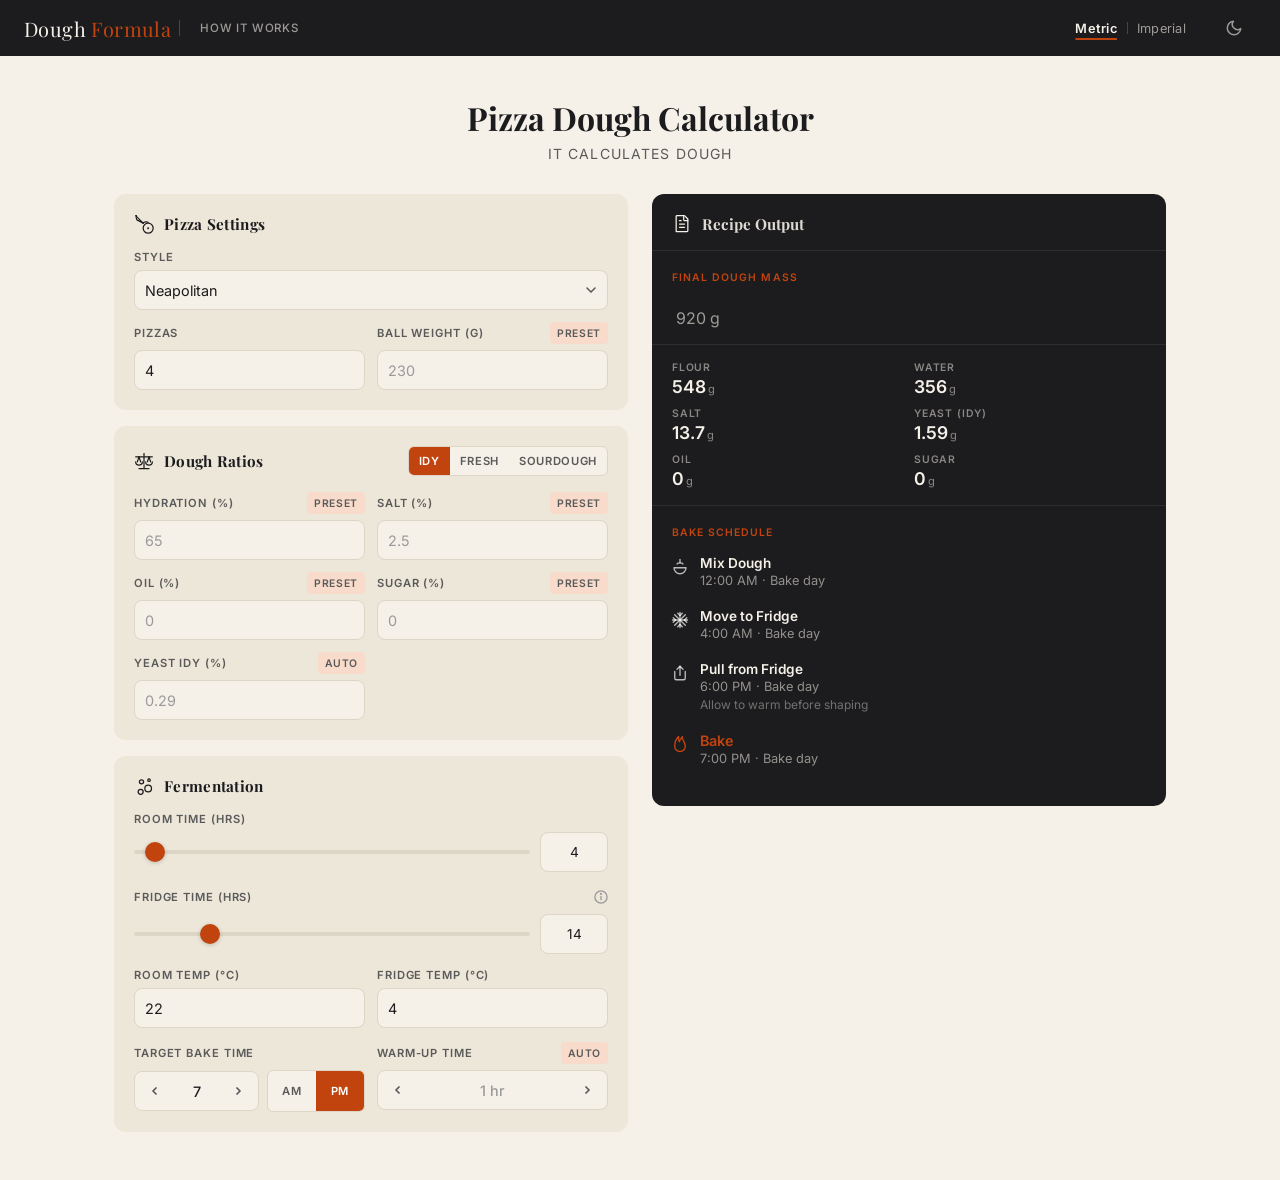
==== commit 37dfdf28: "fix: mobile tooltip, keyboard scroll, leavener badge, and SVG clip - Replace leavener % hint popup w" ====
--- a/index.html
+++ b/index.html
@@ -286,21 +286,23 @@
             <div class="field" id="leavenerPctField">
               <div class="field-label-row">
                 <label for="starterPct" id="leavenerPctLabel">Yeast IDY (%)</label>
-                <span class="tooltip-wrap">
-                  <button type="button" class="tooltip-btn" id="leavenerTooltipBtn" aria-label="About Starter %" aria-expanded="false" hidden>
-                    <svg width="14" height="14" fill="none" stroke="currentColor" stroke-width="1.5" stroke-linecap="round" stroke-linejoin="round">
-                      <use href="#icon-info"/>
-                    </svg>
-                  </button>
-                  <div class="tooltip-popover" role="tooltip" hidden>
-                    How much starter to use as a percentage of total flour. More starter means a faster rise and less time needed.
-                  </div>
-                </span>
+                <div class="field-label-right">
+                  <span class="tooltip-wrap">
+                    <button type="button" class="tooltip-btn" id="leavenerTooltipBtn" aria-label="About Starter %" aria-expanded="false" hidden>
+                      <svg width="14" height="14" fill="none" stroke="currentColor" stroke-width="1.5" stroke-linecap="round" stroke-linejoin="round">
+                        <use href="#icon-info"/>
+                      </svg>
+                    </button>
+                    <div class="tooltip-popover" role="tooltip" hidden>
+                      How much starter to use as a percentage of total flour. More starter means a faster rise and less time needed.
+                    </div>
+                  </span>
+                  <div class="badge preset" id="starterPctBadge">Auto</div>
+                </div>
               </div>
               <div class="input-wrap">
                 <input type="number" id="starterPct" class="is-preset" min="0.001" max="5" step="0.001" autocomplete="off">
               </div>
-              <p class="starter-pct-hint" id="starterPctHint" hidden>Suggested for your schedule: <span id="starterPctHintValue"></span>%</p>
             </div>
           </div>
 
@@ -450,18 +452,20 @@
                 <label>Warm-up Time</label>
                 <div class="badge preset" id="warmUpBadge">Auto</div>
               </div>
-              <div class="hour-stepper">
-                <button data-warmup-step="-1" aria-label="Decrease warm-up">
-                  <svg width="8" height="8" fill="none" stroke="currentColor">
-                    <use href="#icon-chevron-left"/>
-                  </svg>
-                </button>
-                <span class="hour-stepper-display" id="warmUpDisplay">-- min</span>
-                <button data-warmup-step="1" aria-label="Increase warm-up">
-                  <svg width="8" height="8" fill="none" stroke="currentColor">
-                    <use href="#icon-chevron-right"/>
-                  </svg>
-                </button>
+              <div class="bake-time-row">
+                <div class="hour-stepper">
+                  <button data-warmup-step="-1" aria-label="Decrease warm-up">
+                    <svg width="8" height="8" fill="none" stroke="currentColor">
+                      <use href="#icon-chevron-left"/>
+                    </svg>
+                  </button>
+                  <span class="hour-stepper-display" id="warmUpDisplay">-- min</span>
+                  <button data-warmup-step="1" aria-label="Increase warm-up">
+                    <svg width="8" height="8" fill="none" stroke="currentColor">
+                      <use href="#icon-chevron-right"/>
+                    </svg>
+                  </button>
+                </div>
               </div>
             </div>
           </div>
--- a/style.css
+++ b/style.css
@@ -85,6 +85,9 @@
   display: flex;
   align-items: center;
   justify-content: space-between;
+  position: sticky;
+  top: 0;
+  z-index: 100;
 }
 
 .nav-left {
@@ -215,8 +218,13 @@
   justify-content: center;
 }
 
-/* Mobile: swap How It Works text for the info icon */
+/* Mobile: compact nav to fit single row */
 @media (max-width: 639px) {
+  .nav { padding: 0 12px; flex-wrap: nowrap; }
+  .nav-brand { font-size: 1rem; }
+  .nav-brand-divider { display: none; }
+  .nav-right { gap: 4px; }
+  .unit-toggle button { padding: 0 8px; font-size: 0.75rem; }
   .nav-link-text { display: none; }
   .nav-link-icon { display: block; }
   .nav-link { padding: 0 8px; min-width: 44px; justify-content: center; }
@@ -335,8 +343,8 @@
   grid-template-columns: 1fr;
 }
 
-/* Inner grid collapses to single column on small phones */
-@media (max-width: 480px) {
+/* Inner grid collapses to single column on mobile */
+@media (max-width: 640px) {
   .field-grid {
     grid-template-columns: 1fr;
   }
@@ -456,6 +464,12 @@
   align-items: center;
 }
 
+.field-label-right {
+  display: flex;
+  align-items: center;
+  gap: 6px;
+}
+
 /* ========================================================
    PRESET / CUSTOM x BADGES
    ========================================================
@@ -516,8 +530,14 @@
   display: none;
 }
 
-.tooltip-btn:hover {
+.tooltip-btn:hover,
+.tooltip-btn[aria-expanded="true"] {
   color: var(--text-mid);
+}
+
+.tooltip-btn svg {
+  overflow: visible;
+  display: block;
 }
 
 .tooltip-popover {
--- a/style.css
+++ b/style.css
@@ -85,6 +85,9 @@
   display: flex;
   align-items: center;
   justify-content: space-between;
+  position: sticky;
+  top: 0;
+  z-index: 100;
 }
 
 .nav-left {
@@ -215,8 +218,13 @@
   justify-content: center;
 }
 
-/* Mobile: swap How It Works text for the info icon */
+/* Mobile: compact nav to fit single row */
 @media (max-width: 639px) {
+  .nav { padding: 0 12px; flex-wrap: nowrap; }
+  .nav-brand { font-size: 1rem; }
+  .nav-brand-divider { display: none; }
+  .nav-right { gap: 4px; }
+  .unit-toggle button { padding: 0 8px; font-size: 0.75rem; }
   .nav-link-text { display: none; }
   .nav-link-icon { display: block; }
   .nav-link { padding: 0 8px; min-width: 44px; justify-content: center; }
@@ -335,8 +343,8 @@
   grid-template-columns: 1fr;
 }
 
-/* Inner grid collapses to single column on small phones */
-@media (max-width: 480px) {
+/* Inner grid collapses to single column on mobile */
+@media (max-width: 640px) {
   .field-grid {
     grid-template-columns: 1fr;
   }
@@ -456,6 +464,12 @@
   align-items: center;
 }
 
+.field-label-right {
+  display: flex;
+  align-items: center;
+  gap: 6px;
+}
+
 /* ========================================================
    PRESET / CUSTOM x BADGES
    ========================================================
@@ -516,8 +530,14 @@
   display: none;
 }
 
-.tooltip-btn:hover {
+.tooltip-btn:hover,
+.tooltip-btn[aria-expanded="true"] {
   color: var(--text-mid);
+}
+
+.tooltip-btn svg {
+  overflow: visible;
+  display: block;
 }
 
 .tooltip-popover {
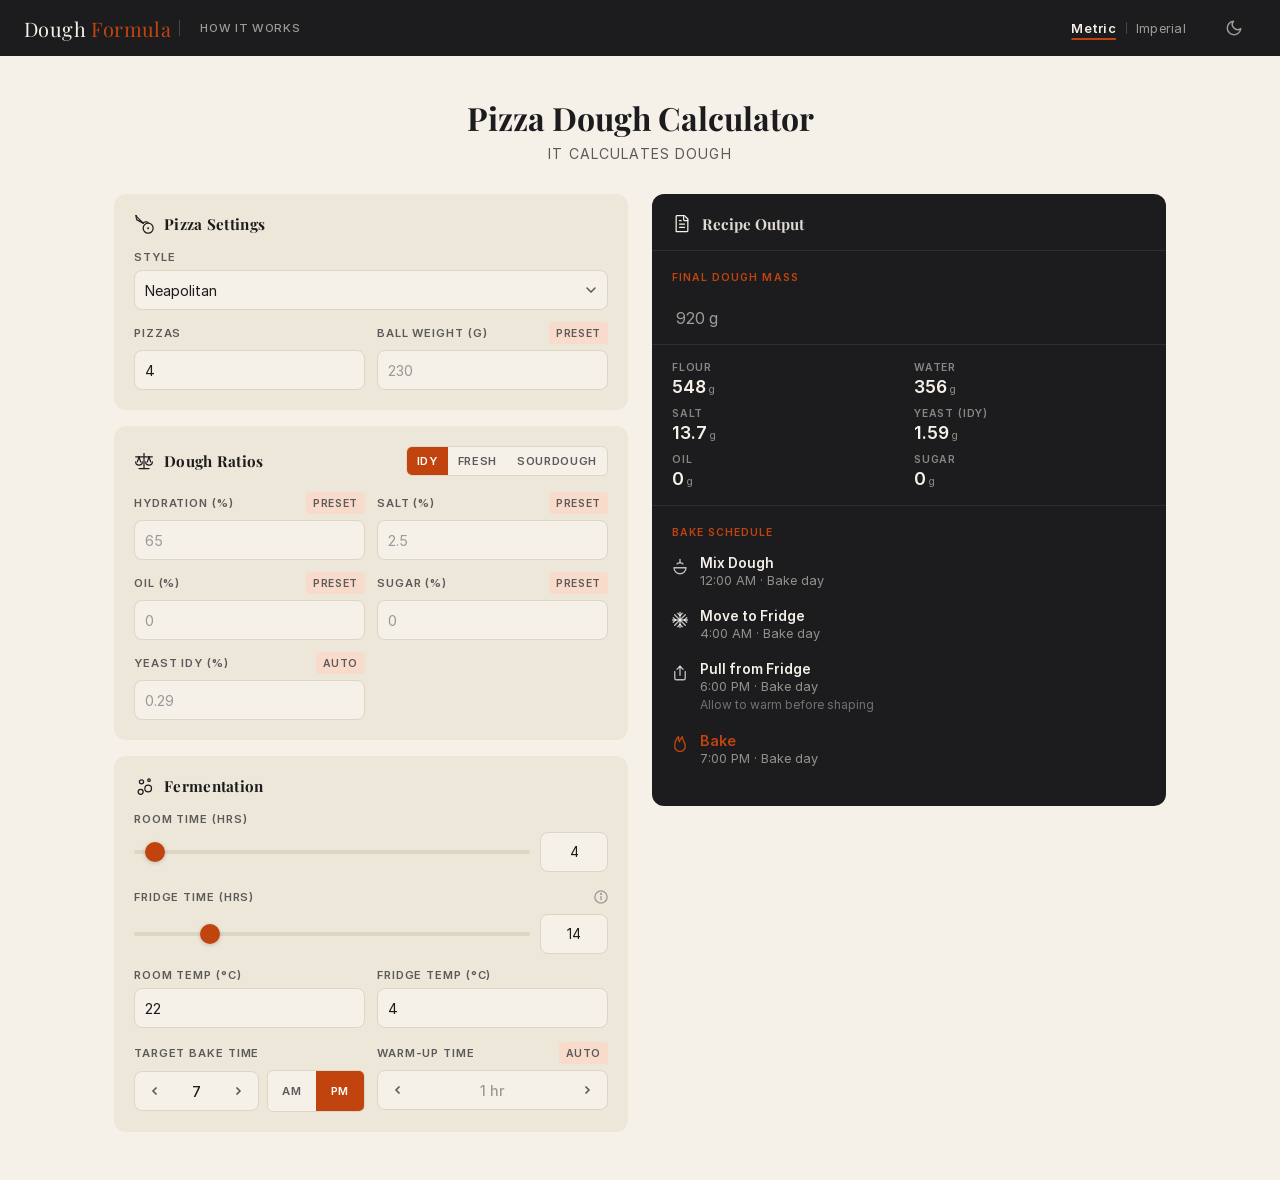
==== commit cdbd20e0: "Self-host font assets locally" ====
--- a/index.html
+++ b/index.html
@@ -10,19 +10,11 @@
   <meta name="description" content="Calculate perfect pizza dough ratios and fermentation schedules for Neapolitan, New York, and other styles.">
   <meta name="theme-color" content="#2b2b2b">
 
-  <!-- Critical Resource Hints -->
-  <link rel="preconnect" href="https://fonts.googleapis.com">
-  <link rel="preconnect" href="https://fonts.gstatic.com" crossorigin>
-
   <!-- Preload Critical Resources -->
   <link rel="preload" href="style.css" as="style">
   <link rel="preload" href="script.js" as="script">
-
-  <!-- Google Fonts with font-display optimization -->
-  <link href="https://fonts.googleapis.com/css2?family=Inter:wght@400;500;600&family=Playfair+Display:wght@700&display=swap" rel="stylesheet" media="print" onload="this.media='all'">
-  <noscript>
-    <link href="https://fonts.googleapis.com/css2?family=Inter:wght@400;500;600&family=Playfair+Display:wght@700&display=swap" rel="stylesheet">
-  </noscript>
+  <link rel="preload" href="assets/fonts/Inter-Regular.woff2" as="font" type="font/woff2">
+  <link rel="preload" href="assets/fonts/PlayfairDisplay-Latin.woff2" as="font" type="font/woff2">
 
   <!-- Theme: set data-theme before CSS renders to prevent flash -->
   <script>
--- a/style.css
+++ b/style.css
@@ -1,3 +1,49 @@
+/* ========================================================
+   LOCAL FONTS
+   ========================================================
+   These @font-face rules point at files in this repo so the
+   site no longer depends on Google Fonts at runtime.
+======================================================== */
+@font-face {
+  font-family: 'Inter';
+  src: url('assets/fonts/Inter-Regular.woff2') format('woff2');
+  font-style: normal;
+  font-weight: 400;
+  font-display: swap;
+}
+
+@font-face {
+  font-family: 'Inter';
+  src: url('assets/fonts/Inter-Medium.woff2') format('woff2');
+  font-style: normal;
+  font-weight: 500;
+  font-display: swap;
+}
+
+@font-face {
+  font-family: 'Inter';
+  src: url('assets/fonts/Inter-SemiBold.woff2') format('woff2');
+  font-style: normal;
+  font-weight: 600;
+  font-display: swap;
+}
+
+@font-face {
+  font-family: 'Playfair Display';
+  src: url('assets/fonts/PlayfairDisplay-Latin.woff2') format('woff2');
+  font-style: normal;
+  font-weight: 400;
+  font-display: swap;
+}
+
+@font-face {
+  font-family: 'Playfair Display';
+  src: url('assets/fonts/PlayfairDisplay-Latin.woff2') format('woff2');
+  font-style: normal;
+  font-weight: 700;
+  font-display: swap;
+}
+
 /* ========================================================
    CSS CUSTOM PROPERTIES (Variables)
    ========================================================
--- a/style.css
+++ b/style.css
@@ -1,3 +1,49 @@
+/* ========================================================
+   LOCAL FONTS
+   ========================================================
+   These @font-face rules point at files in this repo so the
+   site no longer depends on Google Fonts at runtime.
+======================================================== */
+@font-face {
+  font-family: 'Inter';
+  src: url('assets/fonts/Inter-Regular.woff2') format('woff2');
+  font-style: normal;
+  font-weight: 400;
+  font-display: swap;
+}
+
+@font-face {
+  font-family: 'Inter';
+  src: url('assets/fonts/Inter-Medium.woff2') format('woff2');
+  font-style: normal;
+  font-weight: 500;
+  font-display: swap;
+}
+
+@font-face {
+  font-family: 'Inter';
+  src: url('assets/fonts/Inter-SemiBold.woff2') format('woff2');
+  font-style: normal;
+  font-weight: 600;
+  font-display: swap;
+}
+
+@font-face {
+  font-family: 'Playfair Display';
+  src: url('assets/fonts/PlayfairDisplay-Latin.woff2') format('woff2');
+  font-style: normal;
+  font-weight: 400;
+  font-display: swap;
+}
+
+@font-face {
+  font-family: 'Playfair Display';
+  src: url('assets/fonts/PlayfairDisplay-Latin.woff2') format('woff2');
+  font-style: normal;
+  font-weight: 700;
+  font-display: swap;
+}
+
 /* ========================================================
    CSS CUSTOM PROPERTIES (Variables)
    ========================================================
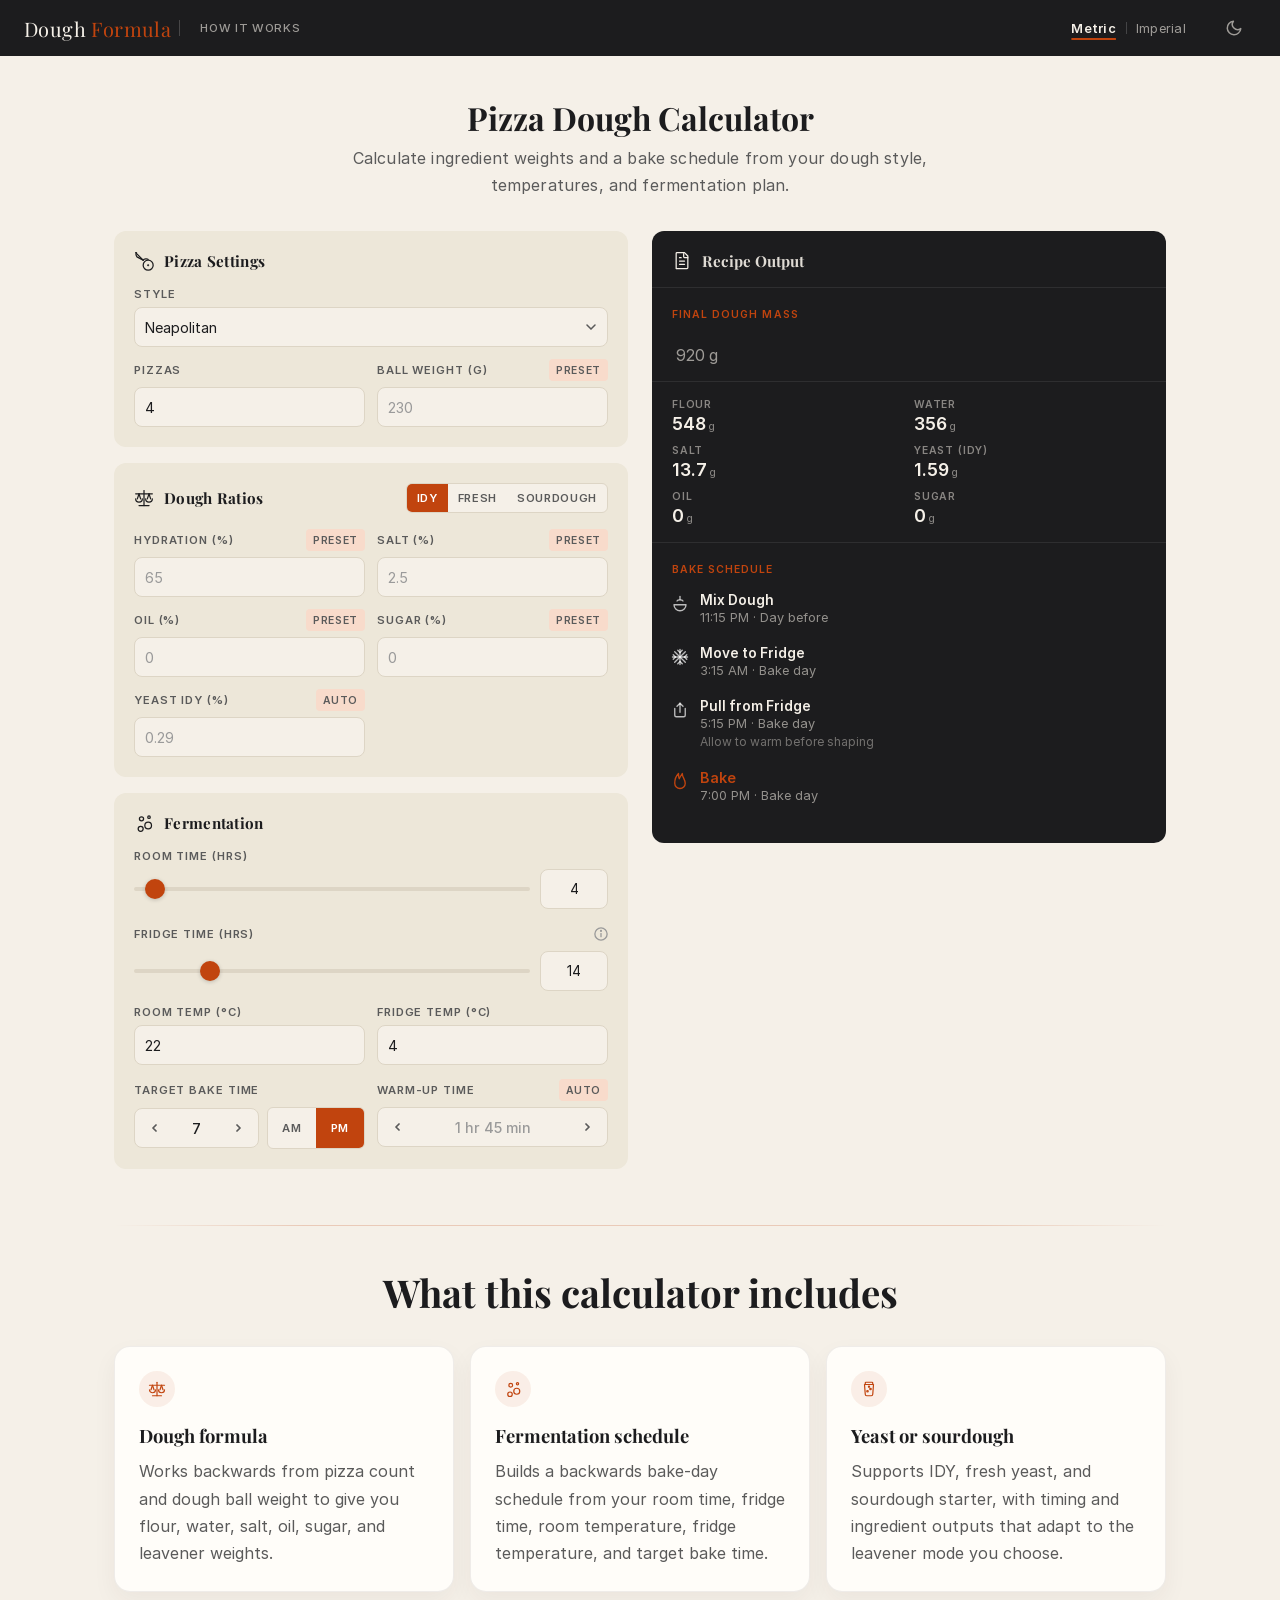
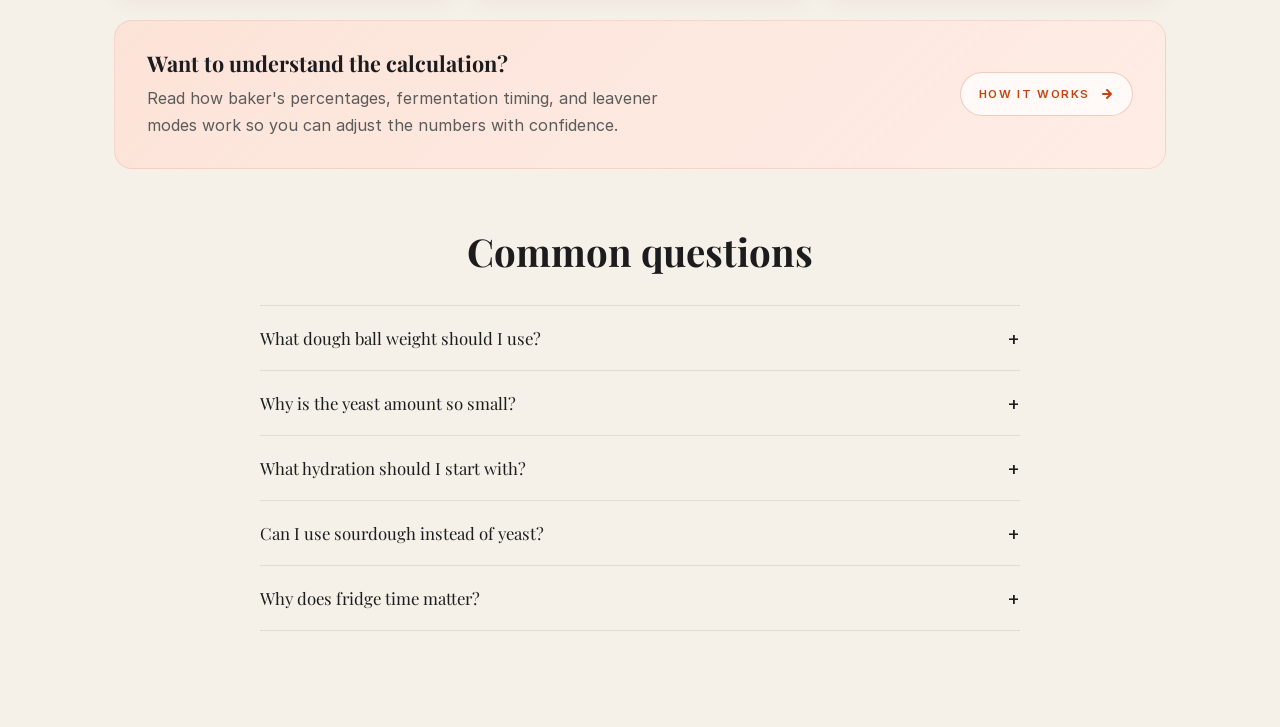
==== commit 558f80ba: "Refine warm-up behavior and expand calculator guidance" ====
--- a/index.html
+++ b/index.html
@@ -28,6 +28,7 @@
 
   <!-- Stylesheet -->
   <link rel="stylesheet" href="style.css">
+<script src="site-shell.js" defer></script>
 </head>
 
 <body>
@@ -162,14 +163,15 @@
   </nav>
 
   <header class="page-header">
-    <h1>Pizza Dough Calculator</h1>
-    <p>it calculates dough</p>
+    <h1 id="calculatorTitle">Pizza Dough Calculator</h1>
+    <p>Calculate ingredient weights and a bake schedule from your dough style, temperatures, and fermentation plan.</p>
   </header>
 
   <main class="main">
-    <div class="layout">
-
-      <div class="col-inputs">
+    <section class="calculator-shell" aria-labelledby="calculatorTitle">
+      <div class="layout">
+
+        <div class="col-inputs">
 
         <!-- PIZZA SETTINGS CARD -->
         <div class="card">
@@ -463,10 +465,10 @@
           </div>
         </div>
 
-      </div>
-
-      <div class="col-outputs">
-        <div class="output-card">
+        </div>
+
+        <div class="col-outputs">
+          <div class="output-card">
 
           <div class="output-header">
             <svg class="output-header-icon" width="20" height="20" fill="none" stroke="currentColor" stroke-width="1.5" stroke-linecap="round" stroke-linejoin="round">
@@ -517,10 +519,97 @@
             <div class="timeline" id="timeline"></div>
           </div>
 
-        </div>
+          </div>
+        </div>
+
       </div>
-
-    </div>
+    </section>
+
+    <section class="calculator-explainer" aria-labelledby="calculatorIncludesTitle">
+      <div class="calculator-explainer-divider" aria-hidden="true"></div>
+
+      <div class="explainer-section-header">
+        <h2 class="explainer-section-title" id="calculatorIncludesTitle">What this calculator includes</h2>
+      </div>
+
+      <div class="explainer-card-grid">
+        <article class="explainer-card">
+          <div class="explainer-card-icon" aria-hidden="true">
+            <svg width="18" height="18" fill="none" stroke="currentColor" stroke-width="1.6" stroke-linecap="round" stroke-linejoin="round">
+              <use href="#icon-scale"/>
+            </svg>
+          </div>
+          <h3>Dough formula</h3>
+          <p>Works backwards from pizza count and dough ball weight to give you flour, water, salt, oil, sugar, and leavener weights.</p>
+        </article>
+
+        <article class="explainer-card">
+          <div class="explainer-card-icon" aria-hidden="true">
+            <svg width="18" height="18" fill="none" stroke="currentColor" stroke-width="1.6" stroke-linecap="round" stroke-linejoin="round">
+              <use href="#icon-bubbles"/>
+            </svg>
+          </div>
+          <h3>Fermentation schedule</h3>
+          <p>Builds a backwards bake-day schedule from your room time, fridge time, room temperature, fridge temperature, and target bake time.</p>
+        </article>
+
+        <article class="explainer-card">
+          <div class="explainer-card-icon" aria-hidden="true">
+            <svg width="18" height="18" fill="none" stroke="currentColor" stroke-width="1.6" stroke-linecap="round" stroke-linejoin="round">
+              <use href="#icon-starter-jar"/>
+            </svg>
+          </div>
+          <h3>Yeast or sourdough</h3>
+          <p>Supports IDY, fresh yeast, and sourdough starter, with timing and ingredient outputs that adapt to the leavener mode you choose.</p>
+        </article>
+      </div>
+
+      <section class="explainer-cta" aria-labelledby="explainerCtaTitle">
+        <div class="explainer-cta-copy">
+          <h2 id="explainerCtaTitle">Want to understand the calculation?</h2>
+          <p>Read how baker&apos;s percentages, fermentation timing, and leavener modes work so you can adjust the numbers with confidence.</p>
+        </div>
+        <a class="explainer-cta-link" href="how-it-works.html">
+          How it works
+          <svg width="14" height="14" fill="none" stroke="currentColor" stroke-width="2" stroke-linecap="round" stroke-linejoin="round" aria-hidden="true">
+            <path d="M3 7h8M7 3l4 4-4 4"/>
+          </svg>
+        </a>
+      </section>
+
+      <section class="faq-section" aria-labelledby="commonQuestionsTitle">
+        <div class="explainer-section-header">
+          <h2 class="explainer-section-title" id="commonQuestionsTitle">Common questions</h2>
+        </div>
+
+        <div class="faq-list">
+          <details class="faq-item">
+            <summary>What dough ball weight should I use?</summary>
+            <p>Use the style presets as a starting point. Around 230 g works well for many Neapolitan pizzas, while larger New York-style pizzas often want a heavier ball. If you already know your preferred finished size, adjust the ball weight first and let the rest of the formula follow.</p>
+          </details>
+
+          <details class="faq-item">
+            <summary>Why is the yeast amount so small?</summary>
+            <p>Yeast percentages are tiny because they are calculated against total flour weight, not the full dough weight. Longer fermentation times also need less yeast, so the number can look surprisingly small while still being correct.</p>
+          </details>
+
+          <details class="faq-item">
+            <summary>What hydration should I start with?</summary>
+            <p>If you are unsure, stay with the preset for your chosen pizza style. Around the low-to-mid 60s is easier to handle, while higher hydration doughs can feel stickier and need more confidence during shaping.</p>
+          </details>
+
+          <details class="faq-item">
+            <summary>Can I use sourdough instead of yeast?</summary>
+            <p>Yes. Switch to sourdough mode and the calculator will replace the yeast logic with starter-specific timing and ingredient handling. You will get a starter percentage suggestion and the recipe output will account for the flour and water already inside the starter.</p>
+          </details>
+
+          <details class="faq-item">
+            <summary>Why does fridge time matter?</summary>
+            <p>Cold fermentation slows the dough down, which changes both the yeast needed and the schedule needed to hit your bake time. It also affects the warm-up step, so short and long fridge ferments do not behave the same way.</p>
+          </details>
+        </div>
+      </section>
+    </section>
   </main>
 
   <script src="script.js" defer></script>
--- a/style.css
+++ b/style.css
@@ -292,10 +292,13 @@
 }
 
 .page-header p {
-  font-size: 0.875rem;
+  font-size: 1rem;
   color: var(--text-mid);
-  letter-spacing: 0.08em;
-  text-transform: uppercase;
+  letter-spacing: 0.01em;
+  line-height: 1.7;
+  max-width: 60ch;
+  margin: 0 auto;
+  text-transform: none;
 }
 
 /* ========================================================
@@ -319,6 +322,10 @@
   gap: 24px;
 }
 
+.calculator-shell {
+  margin-bottom: 56px;
+}
+
 /* At 768px+, switch to two equal columns */
 @media (min-width: 768px) {
   .layout {
@@ -337,6 +344,200 @@
 }
 
 /* ========================================================
+   BELOW-CALCULATOR EXPLAINER CONTENT
+======================================================== */
+.calculator-explainer {
+  padding-bottom: 48px;
+}
+
+.calculator-explainer-divider {
+  width: 100%;
+  height: 1px;
+  background: linear-gradient(
+    90deg,
+    rgba(193, 68, 14, 0),
+    rgba(193, 68, 14, 0.22) 18%,
+    rgba(193, 68, 14, 0.22) 82%,
+    rgba(193, 68, 14, 0)
+  );
+  margin-bottom: 40px;
+}
+
+.explainer-section-header {
+  text-align: center;
+  margin-bottom: 28px;
+}
+
+.explainer-section-title {
+  font-family: var(--font-serif);
+  font-size: clamp(1.8rem, 3vw, 2.4rem);
+  color: var(--text-dark);
+}
+
+.explainer-card-grid {
+  display: grid;
+  grid-template-columns: 1fr;
+  gap: 16px;
+  margin-bottom: 28px;
+}
+
+.explainer-card {
+  background: #fffdf9;
+  border: 1px solid rgba(57, 44, 39, 0.08);
+  border-radius: 16px;
+  padding: 24px;
+  box-shadow: 0 10px 24px rgba(57, 44, 39, 0.05);
+}
+
+.explainer-card-icon {
+  width: 36px;
+  height: 36px;
+  display: inline-flex;
+  align-items: center;
+  justify-content: center;
+  border-radius: 50%;
+  background: rgba(193, 68, 14, 0.08);
+  color: var(--terracotta);
+  margin-bottom: 16px;
+}
+
+.explainer-card h3 {
+  font-family: var(--font-serif);
+  font-size: 1.15rem;
+  color: var(--text-dark);
+  margin-bottom: 10px;
+}
+
+.explainer-card p {
+  color: var(--text-mid);
+  line-height: 1.7;
+  margin: 0;
+}
+
+.explainer-cta {
+  background: linear-gradient(135deg, rgba(255, 222, 210, 0.72), rgba(255, 236, 229, 0.92));
+  border: 1px solid rgba(193, 68, 14, 0.12);
+  border-radius: 18px;
+  padding: 24px;
+  display: flex;
+  flex-direction: column;
+  gap: 18px;
+  align-items: flex-start;
+  margin-bottom: 56px;
+}
+
+.explainer-cta-copy h2 {
+  font-family: var(--font-serif);
+  font-size: 1.35rem;
+  color: var(--text-dark);
+  margin-bottom: 8px;
+}
+
+.explainer-cta-copy p {
+  color: var(--text-mid);
+  line-height: 1.7;
+  max-width: 56ch;
+  margin: 0;
+}
+
+.explainer-cta-link {
+  min-height: 44px;
+  padding: 0 18px;
+  border-radius: 999px;
+  border: 1px solid rgba(193, 68, 14, 0.25);
+  color: var(--terracotta);
+  background: rgba(255, 255, 255, 0.72);
+  text-decoration: none;
+  display: inline-flex;
+  align-items: center;
+  gap: 10px;
+  font-size: 0.72rem;
+  font-weight: 600;
+  letter-spacing: 0.14em;
+  text-transform: uppercase;
+  transition: background 0.2s ease, transform 0.12s ease, border-color 0.2s ease;
+}
+
+.explainer-cta-link:hover {
+  background: rgba(255, 255, 255, 0.92);
+  border-color: rgba(193, 68, 14, 0.4);
+}
+
+.explainer-cta-link:active {
+  transform: translateY(1px);
+}
+
+.explainer-cta-link:focus-visible,
+.faq-item summary:focus-visible {
+  outline: 2px solid var(--terracotta);
+  outline-offset: 3px;
+}
+
+.faq-section {
+  max-width: 760px;
+  margin: 0 auto;
+}
+
+.faq-list {
+  border-top: 1px solid rgba(57, 44, 39, 0.1);
+}
+
+.faq-item {
+  border-bottom: 1px solid rgba(57, 44, 39, 0.1);
+}
+
+.faq-item summary {
+  list-style: none;
+  cursor: pointer;
+  display: flex;
+  align-items: center;
+  justify-content: space-between;
+  gap: 20px;
+  padding: 20px 0;
+  font-family: var(--font-serif);
+  font-size: 1.05rem;
+  color: var(--text-dark);
+}
+
+.faq-item summary::-webkit-details-marker {
+  display: none;
+}
+
+.faq-item summary::after {
+  content: '+';
+  font-family: var(--font-sans);
+  font-size: 1.25rem;
+  font-weight: 400;
+  color: var(--text-dark);
+  flex-shrink: 0;
+  transition: transform 0.18s ease;
+}
+
+.faq-item[open] summary::after {
+  content: '\2212';
+}
+
+.faq-item p {
+  color: var(--text-mid);
+  line-height: 1.75;
+  padding: 0 40px 20px 0;
+  margin: 0;
+}
+
+@media (min-width: 768px) {
+  .explainer-card-grid {
+    grid-template-columns: repeat(3, minmax(0, 1fr));
+  }
+
+  .explainer-cta {
+    flex-direction: row;
+    align-items: center;
+    justify-content: space-between;
+    padding: 28px 32px;
+  }
+}
+
+/* ========================================================
    INPUT CARDS (cream section boxes)
 ======================================================== */
 .card {
@@ -409,6 +610,10 @@
   display: flex;
   flex-direction: column;
   gap: 6px;
+}
+
+[hidden] {
+  display: none !important;
 }
 
 .field label {
@@ -641,6 +846,13 @@
 .hour-stepper button:hover {
   background: var(--cream-dark);
   color: var(--text-dark);
+}
+
+.hour-stepper button:disabled,
+.hour-stepper button:disabled:hover {
+  background: transparent;
+  color: var(--text-light);
+  cursor: default;
 }
 
 .hour-stepper-display {
@@ -1200,3 +1412,484 @@
     color: #1C1C1E !important;
   }
 }
+
+/* ========================================================
+   HOW IT WORKS PAGE
+   ========================================================
+   Shared stylesheet home for the secondary explainer page.
+   This keeps the page on the same static architecture while
+   removing the need for a long inline <style> block.
+======================================================== */
+.hiw-hero {
+  padding: 56px 24px 48px;
+  max-width: 1100px;
+  margin: 0 auto;
+  border-bottom: 1px solid rgba(193, 68, 14, 0.2);
+}
+
+.hiw-hero h1 {
+  font-family: var(--font-serif);
+  font-size: clamp(3rem, 8vw, 5.5rem);
+  font-weight: 400;
+  line-height: 0.95;
+  letter-spacing: -0.01em;
+  color: var(--text-dark);
+  margin-bottom: 20px;
+}
+
+.hiw-hero p {
+  font-size: 1.05rem;
+  color: var(--text-mid);
+  max-width: 560px;
+  line-height: 1.65;
+}
+
+.hiw-main {
+  max-width: 1100px;
+  margin: 0 auto;
+  padding: 0 24px 64px;
+}
+
+.hiw-section {
+  padding: 56px 0;
+  border-bottom: 1px solid rgba(193, 68, 14, 0.15);
+}
+
+.hiw-section:last-child {
+  border-bottom: none;
+}
+
+.hiw-section-title {
+  font-family: var(--font-serif);
+  font-size: clamp(1.75rem, 4vw, 2.75rem);
+  font-weight: 400;
+  color: var(--text-dark);
+  line-height: 1.1;
+  margin-bottom: 24px;
+}
+
+.hiw-grid {
+  display: grid;
+  grid-template-columns: 1fr;
+  gap: 40px;
+  align-items: start;
+}
+
+@media (min-width: 768px) {
+  .hiw-grid {
+    grid-template-columns: 1fr 1fr;
+    gap: 64px;
+  }
+
+  .hiw-grid.wide-left {
+    grid-template-columns: 5fr 7fr;
+  }
+
+  .hiw-grid.wide-right {
+    grid-template-columns: 7fr 5fr;
+  }
+}
+
+.hiw-body {
+  font-size: 0.9rem;
+  color: var(--text-mid);
+  line-height: 1.75;
+}
+
+.hiw-body p + p {
+  margin-top: 16px;
+}
+
+.hiw-steps {
+  display: grid;
+  grid-template-columns: 1fr;
+  gap: 1px;
+  background: rgba(193, 68, 14, 0.15);
+  border: 1px solid rgba(193, 68, 14, 0.15);
+}
+
+@media (min-width: 600px) {
+  .hiw-steps {
+    grid-template-columns: 1fr 1fr;
+  }
+}
+
+.hiw-step {
+  background: var(--cream);
+  padding: 36px 32px;
+  display: flex;
+  flex-direction: column;
+  gap: 16px;
+}
+
+.hiw-step-num {
+  font-family: var(--font-serif);
+  font-size: 3rem;
+  color: var(--terracotta);
+  line-height: 1;
+}
+
+.hiw-step-content h3 {
+  font-size: 1rem;
+  font-weight: 700;
+  color: var(--text-dark);
+  margin-bottom: 8px;
+}
+
+.hiw-step-content p {
+  font-size: 0.875rem;
+  color: var(--text-mid);
+  line-height: 1.65;
+}
+
+.hiw-dark-card {
+  background: var(--charcoal);
+  color: var(--text-cream);
+  padding: 32px;
+}
+
+.hiw-dark-card-label {
+  display: block;
+  font-size: 0.625rem;
+  letter-spacing: 0.2em;
+  text-transform: uppercase;
+  color: rgba(245, 240, 232, 0.4);
+  margin-bottom: 28px;
+}
+
+.hiw-pct-table {
+  display: flex;
+  flex-direction: column;
+}
+
+.hiw-pct-row {
+  display: flex;
+  justify-content: space-between;
+  align-items: baseline;
+  padding: 12px 0;
+  border-bottom: 1px solid rgba(255, 255, 255, 0.08);
+}
+
+.hiw-pct-name {
+  font-size: 0.9rem;
+  color: var(--text-cream);
+}
+
+.hiw-pct-val {
+  font-family: var(--font-serif);
+  font-size: 2rem;
+  color: var(--text-cream);
+}
+
+.hiw-pct-source {
+  display: block;
+  margin-top: 24px;
+  font-size: 0.625rem;
+  letter-spacing: 0.15em;
+  text-transform: uppercase;
+  color: rgba(245, 240, 232, 0.28);
+  font-style: italic;
+}
+
+.hiw-comparison {
+  display: grid;
+  grid-template-columns: 1fr;
+}
+
+@media (min-width: 600px) {
+  .hiw-comparison {
+    grid-template-columns: 1fr 1fr;
+  }
+}
+
+.hiw-comparison-col {
+  padding: 40px 32px;
+  border-bottom: 1px solid rgba(255, 255, 255, 0.08);
+}
+
+@media (min-width: 600px) {
+  .hiw-comparison-col {
+    border-bottom: none;
+    border-right: 1px solid rgba(255, 255, 255, 0.08);
+  }
+
+  .hiw-comparison-col:last-child {
+    border-right: none;
+  }
+}
+
+.hiw-comparison-icon {
+  font-size: 1.2rem;
+  color: var(--terracotta);
+  margin-bottom: 12px;
+  display: block;
+}
+
+.hiw-comparison-col h3 {
+  font-family: var(--font-serif);
+  font-size: 1.5rem;
+  font-weight: 400;
+  color: var(--text-cream);
+  margin-bottom: 12px;
+}
+
+.hiw-comparison-col p {
+  font-size: 0.8rem;
+  color: rgba(245, 240, 232, 0.6);
+  line-height: 1.65;
+  margin-bottom: 28px;
+}
+
+.hiw-comparison-col ul {
+  list-style: none;
+  padding: 0;
+  display: flex;
+  flex-direction: column;
+  gap: 8px;
+}
+
+.hiw-comparison-col ul li {
+  font-size: 0.65rem;
+  letter-spacing: 0.15em;
+  text-transform: uppercase;
+  color: var(--terracotta);
+}
+
+.hiw-chart-wrap {
+  padding: 32px;
+  min-height: 280px;
+  display: flex;
+  flex-direction: column;
+  justify-content: flex-end;
+}
+
+.hiw-chart-title {
+  display: block;
+  font-size: 0.625rem;
+  letter-spacing: 0.2em;
+  text-transform: uppercase;
+  color: rgba(245, 240, 232, 0.4);
+  margin-bottom: 48px;
+}
+
+.hiw-chart {
+  position: relative;
+  width: 100%;
+  height: 140px;
+  border-left: 1px solid rgba(255, 255, 255, 0.15);
+  border-bottom: 1px solid rgba(255, 255, 255, 0.15);
+}
+
+.hiw-chart svg {
+  position: absolute;
+  inset: 0;
+  width: 100%;
+  height: 100%;
+  overflow: visible;
+}
+
+.hiw-chart-peak {
+  position: absolute;
+  top: -20px;
+  left: 50%;
+  transform: translateX(-50%);
+  font-size: 0.6rem;
+  letter-spacing: 0.1em;
+  text-transform: uppercase;
+  color: var(--terracotta);
+  white-space: nowrap;
+}
+
+.hiw-chart-axis {
+  position: absolute;
+  bottom: -22px;
+  font-size: 0.6rem;
+  letter-spacing: 0.08em;
+  text-transform: uppercase;
+  color: rgba(245, 240, 232, 0.35);
+}
+
+.hiw-chart-axis.left {
+  left: 0;
+}
+
+.hiw-chart-axis.right {
+  right: 0;
+}
+
+.hiw-stats {
+  display: flex;
+  gap: 48px;
+  margin-top: 32px;
+}
+
+.hiw-stat-val {
+  font-family: var(--font-serif);
+  font-size: 1.5rem;
+  color: var(--text-dark);
+}
+
+.hiw-stat-label {
+  font-size: 0.625rem;
+  letter-spacing: 0.2em;
+  text-transform: uppercase;
+  color: var(--text-mid);
+  margin-top: 4px;
+}
+
+.hiw-quote {
+  font-size: 0.975rem;
+  font-style: italic;
+  color: var(--text-mid);
+  line-height: 1.75;
+}
+
+.hiw-timeline-wrap {
+  padding: 40px 32px;
+  min-height: 280px;
+  display: flex;
+  flex-direction: column;
+  justify-content: center;
+}
+
+.hiw-timeline-track-wrap {
+  position: relative;
+  padding: 0 8px;
+}
+
+.hiw-timeline-line {
+  position: absolute;
+  top: 4px;
+  left: 8px;
+  right: 8px;
+  height: 1px;
+  background: rgba(255, 255, 255, 0.15);
+}
+
+.hiw-timeline-nodes {
+  display: flex;
+  justify-content: space-between;
+  position: relative;
+}
+
+.hiw-timeline-node {
+  display: flex;
+  flex-direction: column;
+  align-items: center;
+  gap: 16px;
+}
+
+.hiw-timeline-dot {
+  width: 8px;
+  height: 8px;
+  border-radius: 50%;
+  background: var(--text-cream);
+  flex-shrink: 0;
+  position: relative;
+  z-index: 1;
+}
+
+.hiw-timeline-node-label {
+  font-size: 0.625rem;
+  letter-spacing: 0.15em;
+  text-transform: uppercase;
+  color: var(--text-cream);
+  text-align: center;
+}
+
+.hiw-timeline-node-temp {
+  font-size: 0.75rem;
+  color: rgba(245, 240, 232, 0.45);
+  text-align: center;
+}
+
+.hiw-footer {
+  background: var(--cream);
+  border-top: 1px solid rgba(193, 68, 14, 0.15);
+  padding: 80px 24px 48px;
+  text-align: center;
+  display: flex;
+  flex-direction: column;
+  align-items: center;
+}
+
+.hiw-footer h2 {
+  font-family: var(--font-serif);
+  font-size: clamp(1.5rem, 3vw, 2rem);
+  font-weight: 400;
+  color: var(--text-dark);
+  margin-bottom: 10px;
+}
+
+.hiw-footer-sub {
+  font-size: 0.875rem;
+  color: var(--text-mid);
+  margin-bottom: 32px;
+}
+
+.hiw-cta-btn {
+  background: var(--terracotta);
+  color: white;
+  border: none;
+  font-family: var(--font-sans);
+  font-size: 0.7rem;
+  font-weight: 600;
+  letter-spacing: 0.2em;
+  text-transform: uppercase;
+  padding: 14px 40px;
+  cursor: pointer;
+  text-decoration: none;
+  display: inline-flex;
+  align-items: center;
+  gap: 10px;
+  transition: background 0.15s, transform 0.1s;
+}
+
+.hiw-cta-btn:hover {
+  background: var(--terracotta-lt);
+}
+
+.hiw-cta-btn:active {
+  transform: scale(0.98);
+}
+
+.hiw-footer-divider {
+  width: 100%;
+  max-width: 480px;
+  height: 1px;
+  background: rgba(193, 68, 14, 0.1);
+  margin: 48px 0 32px;
+}
+
+.hiw-footer-brand {
+  font-family: var(--font-serif);
+  font-size: 1.2rem;
+  color: var(--terracotta);
+  margin-bottom: 20px;
+}
+
+.hiw-footer-links {
+  display: flex;
+  gap: 32px;
+  margin-bottom: 16px;
+}
+
+.hiw-footer-links a {
+  font-size: 0.625rem;
+  letter-spacing: 0.3em;
+  text-transform: uppercase;
+  color: var(--text-mid);
+  text-decoration: none;
+  transition: color 0.15s;
+}
+
+.hiw-footer-links a:hover {
+  color: var(--terracotta);
+}
+
+.hiw-footer-copy {
+  font-size: 0.625rem;
+  letter-spacing: 0.15em;
+  text-transform: uppercase;
+  color: var(--text-light);
+}
--- a/style.css
+++ b/style.css
@@ -292,10 +292,13 @@
 }
 
 .page-header p {
-  font-size: 0.875rem;
+  font-size: 1rem;
   color: var(--text-mid);
-  letter-spacing: 0.08em;
-  text-transform: uppercase;
+  letter-spacing: 0.01em;
+  line-height: 1.7;
+  max-width: 60ch;
+  margin: 0 auto;
+  text-transform: none;
 }
 
 /* ========================================================
@@ -319,6 +322,10 @@
   gap: 24px;
 }
 
+.calculator-shell {
+  margin-bottom: 56px;
+}
+
 /* At 768px+, switch to two equal columns */
 @media (min-width: 768px) {
   .layout {
@@ -337,6 +344,200 @@
 }
 
 /* ========================================================
+   BELOW-CALCULATOR EXPLAINER CONTENT
+======================================================== */
+.calculator-explainer {
+  padding-bottom: 48px;
+}
+
+.calculator-explainer-divider {
+  width: 100%;
+  height: 1px;
+  background: linear-gradient(
+    90deg,
+    rgba(193, 68, 14, 0),
+    rgba(193, 68, 14, 0.22) 18%,
+    rgba(193, 68, 14, 0.22) 82%,
+    rgba(193, 68, 14, 0)
+  );
+  margin-bottom: 40px;
+}
+
+.explainer-section-header {
+  text-align: center;
+  margin-bottom: 28px;
+}
+
+.explainer-section-title {
+  font-family: var(--font-serif);
+  font-size: clamp(1.8rem, 3vw, 2.4rem);
+  color: var(--text-dark);
+}
+
+.explainer-card-grid {
+  display: grid;
+  grid-template-columns: 1fr;
+  gap: 16px;
+  margin-bottom: 28px;
+}
+
+.explainer-card {
+  background: #fffdf9;
+  border: 1px solid rgba(57, 44, 39, 0.08);
+  border-radius: 16px;
+  padding: 24px;
+  box-shadow: 0 10px 24px rgba(57, 44, 39, 0.05);
+}
+
+.explainer-card-icon {
+  width: 36px;
+  height: 36px;
+  display: inline-flex;
+  align-items: center;
+  justify-content: center;
+  border-radius: 50%;
+  background: rgba(193, 68, 14, 0.08);
+  color: var(--terracotta);
+  margin-bottom: 16px;
+}
+
+.explainer-card h3 {
+  font-family: var(--font-serif);
+  font-size: 1.15rem;
+  color: var(--text-dark);
+  margin-bottom: 10px;
+}
+
+.explainer-card p {
+  color: var(--text-mid);
+  line-height: 1.7;
+  margin: 0;
+}
+
+.explainer-cta {
+  background: linear-gradient(135deg, rgba(255, 222, 210, 0.72), rgba(255, 236, 229, 0.92));
+  border: 1px solid rgba(193, 68, 14, 0.12);
+  border-radius: 18px;
+  padding: 24px;
+  display: flex;
+  flex-direction: column;
+  gap: 18px;
+  align-items: flex-start;
+  margin-bottom: 56px;
+}
+
+.explainer-cta-copy h2 {
+  font-family: var(--font-serif);
+  font-size: 1.35rem;
+  color: var(--text-dark);
+  margin-bottom: 8px;
+}
+
+.explainer-cta-copy p {
+  color: var(--text-mid);
+  line-height: 1.7;
+  max-width: 56ch;
+  margin: 0;
+}
+
+.explainer-cta-link {
+  min-height: 44px;
+  padding: 0 18px;
+  border-radius: 999px;
+  border: 1px solid rgba(193, 68, 14, 0.25);
+  color: var(--terracotta);
+  background: rgba(255, 255, 255, 0.72);
+  text-decoration: none;
+  display: inline-flex;
+  align-items: center;
+  gap: 10px;
+  font-size: 0.72rem;
+  font-weight: 600;
+  letter-spacing: 0.14em;
+  text-transform: uppercase;
+  transition: background 0.2s ease, transform 0.12s ease, border-color 0.2s ease;
+}
+
+.explainer-cta-link:hover {
+  background: rgba(255, 255, 255, 0.92);
+  border-color: rgba(193, 68, 14, 0.4);
+}
+
+.explainer-cta-link:active {
+  transform: translateY(1px);
+}
+
+.explainer-cta-link:focus-visible,
+.faq-item summary:focus-visible {
+  outline: 2px solid var(--terracotta);
+  outline-offset: 3px;
+}
+
+.faq-section {
+  max-width: 760px;
+  margin: 0 auto;
+}
+
+.faq-list {
+  border-top: 1px solid rgba(57, 44, 39, 0.1);
+}
+
+.faq-item {
+  border-bottom: 1px solid rgba(57, 44, 39, 0.1);
+}
+
+.faq-item summary {
+  list-style: none;
+  cursor: pointer;
+  display: flex;
+  align-items: center;
+  justify-content: space-between;
+  gap: 20px;
+  padding: 20px 0;
+  font-family: var(--font-serif);
+  font-size: 1.05rem;
+  color: var(--text-dark);
+}
+
+.faq-item summary::-webkit-details-marker {
+  display: none;
+}
+
+.faq-item summary::after {
+  content: '+';
+  font-family: var(--font-sans);
+  font-size: 1.25rem;
+  font-weight: 400;
+  color: var(--text-dark);
+  flex-shrink: 0;
+  transition: transform 0.18s ease;
+}
+
+.faq-item[open] summary::after {
+  content: '\2212';
+}
+
+.faq-item p {
+  color: var(--text-mid);
+  line-height: 1.75;
+  padding: 0 40px 20px 0;
+  margin: 0;
+}
+
+@media (min-width: 768px) {
+  .explainer-card-grid {
+    grid-template-columns: repeat(3, minmax(0, 1fr));
+  }
+
+  .explainer-cta {
+    flex-direction: row;
+    align-items: center;
+    justify-content: space-between;
+    padding: 28px 32px;
+  }
+}
+
+/* ========================================================
    INPUT CARDS (cream section boxes)
 ======================================================== */
 .card {
@@ -409,6 +610,10 @@
   display: flex;
   flex-direction: column;
   gap: 6px;
+}
+
+[hidden] {
+  display: none !important;
 }
 
 .field label {
@@ -641,6 +846,13 @@
 .hour-stepper button:hover {
   background: var(--cream-dark);
   color: var(--text-dark);
+}
+
+.hour-stepper button:disabled,
+.hour-stepper button:disabled:hover {
+  background: transparent;
+  color: var(--text-light);
+  cursor: default;
 }
 
 .hour-stepper-display {
@@ -1200,3 +1412,484 @@
     color: #1C1C1E !important;
   }
 }
+
+/* ========================================================
+   HOW IT WORKS PAGE
+   ========================================================
+   Shared stylesheet home for the secondary explainer page.
+   This keeps the page on the same static architecture while
+   removing the need for a long inline <style> block.
+======================================================== */
+.hiw-hero {
+  padding: 56px 24px 48px;
+  max-width: 1100px;
+  margin: 0 auto;
+  border-bottom: 1px solid rgba(193, 68, 14, 0.2);
+}
+
+.hiw-hero h1 {
+  font-family: var(--font-serif);
+  font-size: clamp(3rem, 8vw, 5.5rem);
+  font-weight: 400;
+  line-height: 0.95;
+  letter-spacing: -0.01em;
+  color: var(--text-dark);
+  margin-bottom: 20px;
+}
+
+.hiw-hero p {
+  font-size: 1.05rem;
+  color: var(--text-mid);
+  max-width: 560px;
+  line-height: 1.65;
+}
+
+.hiw-main {
+  max-width: 1100px;
+  margin: 0 auto;
+  padding: 0 24px 64px;
+}
+
+.hiw-section {
+  padding: 56px 0;
+  border-bottom: 1px solid rgba(193, 68, 14, 0.15);
+}
+
+.hiw-section:last-child {
+  border-bottom: none;
+}
+
+.hiw-section-title {
+  font-family: var(--font-serif);
+  font-size: clamp(1.75rem, 4vw, 2.75rem);
+  font-weight: 400;
+  color: var(--text-dark);
+  line-height: 1.1;
+  margin-bottom: 24px;
+}
+
+.hiw-grid {
+  display: grid;
+  grid-template-columns: 1fr;
+  gap: 40px;
+  align-items: start;
+}
+
+@media (min-width: 768px) {
+  .hiw-grid {
+    grid-template-columns: 1fr 1fr;
+    gap: 64px;
+  }
+
+  .hiw-grid.wide-left {
+    grid-template-columns: 5fr 7fr;
+  }
+
+  .hiw-grid.wide-right {
+    grid-template-columns: 7fr 5fr;
+  }
+}
+
+.hiw-body {
+  font-size: 0.9rem;
+  color: var(--text-mid);
+  line-height: 1.75;
+}
+
+.hiw-body p + p {
+  margin-top: 16px;
+}
+
+.hiw-steps {
+  display: grid;
+  grid-template-columns: 1fr;
+  gap: 1px;
+  background: rgba(193, 68, 14, 0.15);
+  border: 1px solid rgba(193, 68, 14, 0.15);
+}
+
+@media (min-width: 600px) {
+  .hiw-steps {
+    grid-template-columns: 1fr 1fr;
+  }
+}
+
+.hiw-step {
+  background: var(--cream);
+  padding: 36px 32px;
+  display: flex;
+  flex-direction: column;
+  gap: 16px;
+}
+
+.hiw-step-num {
+  font-family: var(--font-serif);
+  font-size: 3rem;
+  color: var(--terracotta);
+  line-height: 1;
+}
+
+.hiw-step-content h3 {
+  font-size: 1rem;
+  font-weight: 700;
+  color: var(--text-dark);
+  margin-bottom: 8px;
+}
+
+.hiw-step-content p {
+  font-size: 0.875rem;
+  color: var(--text-mid);
+  line-height: 1.65;
+}
+
+.hiw-dark-card {
+  background: var(--charcoal);
+  color: var(--text-cream);
+  padding: 32px;
+}
+
+.hiw-dark-card-label {
+  display: block;
+  font-size: 0.625rem;
+  letter-spacing: 0.2em;
+  text-transform: uppercase;
+  color: rgba(245, 240, 232, 0.4);
+  margin-bottom: 28px;
+}
+
+.hiw-pct-table {
+  display: flex;
+  flex-direction: column;
+}
+
+.hiw-pct-row {
+  display: flex;
+  justify-content: space-between;
+  align-items: baseline;
+  padding: 12px 0;
+  border-bottom: 1px solid rgba(255, 255, 255, 0.08);
+}
+
+.hiw-pct-name {
+  font-size: 0.9rem;
+  color: var(--text-cream);
+}
+
+.hiw-pct-val {
+  font-family: var(--font-serif);
+  font-size: 2rem;
+  color: var(--text-cream);
+}
+
+.hiw-pct-source {
+  display: block;
+  margin-top: 24px;
+  font-size: 0.625rem;
+  letter-spacing: 0.15em;
+  text-transform: uppercase;
+  color: rgba(245, 240, 232, 0.28);
+  font-style: italic;
+}
+
+.hiw-comparison {
+  display: grid;
+  grid-template-columns: 1fr;
+}
+
+@media (min-width: 600px) {
+  .hiw-comparison {
+    grid-template-columns: 1fr 1fr;
+  }
+}
+
+.hiw-comparison-col {
+  padding: 40px 32px;
+  border-bottom: 1px solid rgba(255, 255, 255, 0.08);
+}
+
+@media (min-width: 600px) {
+  .hiw-comparison-col {
+    border-bottom: none;
+    border-right: 1px solid rgba(255, 255, 255, 0.08);
+  }
+
+  .hiw-comparison-col:last-child {
+    border-right: none;
+  }
+}
+
+.hiw-comparison-icon {
+  font-size: 1.2rem;
+  color: var(--terracotta);
+  margin-bottom: 12px;
+  display: block;
+}
+
+.hiw-comparison-col h3 {
+  font-family: var(--font-serif);
+  font-size: 1.5rem;
+  font-weight: 400;
+  color: var(--text-cream);
+  margin-bottom: 12px;
+}
+
+.hiw-comparison-col p {
+  font-size: 0.8rem;
+  color: rgba(245, 240, 232, 0.6);
+  line-height: 1.65;
+  margin-bottom: 28px;
+}
+
+.hiw-comparison-col ul {
+  list-style: none;
+  padding: 0;
+  display: flex;
+  flex-direction: column;
+  gap: 8px;
+}
+
+.hiw-comparison-col ul li {
+  font-size: 0.65rem;
+  letter-spacing: 0.15em;
+  text-transform: uppercase;
+  color: var(--terracotta);
+}
+
+.hiw-chart-wrap {
+  padding: 32px;
+  min-height: 280px;
+  display: flex;
+  flex-direction: column;
+  justify-content: flex-end;
+}
+
+.hiw-chart-title {
+  display: block;
+  font-size: 0.625rem;
+  letter-spacing: 0.2em;
+  text-transform: uppercase;
+  color: rgba(245, 240, 232, 0.4);
+  margin-bottom: 48px;
+}
+
+.hiw-chart {
+  position: relative;
+  width: 100%;
+  height: 140px;
+  border-left: 1px solid rgba(255, 255, 255, 0.15);
+  border-bottom: 1px solid rgba(255, 255, 255, 0.15);
+}
+
+.hiw-chart svg {
+  position: absolute;
+  inset: 0;
+  width: 100%;
+  height: 100%;
+  overflow: visible;
+}
+
+.hiw-chart-peak {
+  position: absolute;
+  top: -20px;
+  left: 50%;
+  transform: translateX(-50%);
+  font-size: 0.6rem;
+  letter-spacing: 0.1em;
+  text-transform: uppercase;
+  color: var(--terracotta);
+  white-space: nowrap;
+}
+
+.hiw-chart-axis {
+  position: absolute;
+  bottom: -22px;
+  font-size: 0.6rem;
+  letter-spacing: 0.08em;
+  text-transform: uppercase;
+  color: rgba(245, 240, 232, 0.35);
+}
+
+.hiw-chart-axis.left {
+  left: 0;
+}
+
+.hiw-chart-axis.right {
+  right: 0;
+}
+
+.hiw-stats {
+  display: flex;
+  gap: 48px;
+  margin-top: 32px;
+}
+
+.hiw-stat-val {
+  font-family: var(--font-serif);
+  font-size: 1.5rem;
+  color: var(--text-dark);
+}
+
+.hiw-stat-label {
+  font-size: 0.625rem;
+  letter-spacing: 0.2em;
+  text-transform: uppercase;
+  color: var(--text-mid);
+  margin-top: 4px;
+}
+
+.hiw-quote {
+  font-size: 0.975rem;
+  font-style: italic;
+  color: var(--text-mid);
+  line-height: 1.75;
+}
+
+.hiw-timeline-wrap {
+  padding: 40px 32px;
+  min-height: 280px;
+  display: flex;
+  flex-direction: column;
+  justify-content: center;
+}
+
+.hiw-timeline-track-wrap {
+  position: relative;
+  padding: 0 8px;
+}
+
+.hiw-timeline-line {
+  position: absolute;
+  top: 4px;
+  left: 8px;
+  right: 8px;
+  height: 1px;
+  background: rgba(255, 255, 255, 0.15);
+}
+
+.hiw-timeline-nodes {
+  display: flex;
+  justify-content: space-between;
+  position: relative;
+}
+
+.hiw-timeline-node {
+  display: flex;
+  flex-direction: column;
+  align-items: center;
+  gap: 16px;
+}
+
+.hiw-timeline-dot {
+  width: 8px;
+  height: 8px;
+  border-radius: 50%;
+  background: var(--text-cream);
+  flex-shrink: 0;
+  position: relative;
+  z-index: 1;
+}
+
+.hiw-timeline-node-label {
+  font-size: 0.625rem;
+  letter-spacing: 0.15em;
+  text-transform: uppercase;
+  color: var(--text-cream);
+  text-align: center;
+}
+
+.hiw-timeline-node-temp {
+  font-size: 0.75rem;
+  color: rgba(245, 240, 232, 0.45);
+  text-align: center;
+}
+
+.hiw-footer {
+  background: var(--cream);
+  border-top: 1px solid rgba(193, 68, 14, 0.15);
+  padding: 80px 24px 48px;
+  text-align: center;
+  display: flex;
+  flex-direction: column;
+  align-items: center;
+}
+
+.hiw-footer h2 {
+  font-family: var(--font-serif);
+  font-size: clamp(1.5rem, 3vw, 2rem);
+  font-weight: 400;
+  color: var(--text-dark);
+  margin-bottom: 10px;
+}
+
+.hiw-footer-sub {
+  font-size: 0.875rem;
+  color: var(--text-mid);
+  margin-bottom: 32px;
+}
+
+.hiw-cta-btn {
+  background: var(--terracotta);
+  color: white;
+  border: none;
+  font-family: var(--font-sans);
+  font-size: 0.7rem;
+  font-weight: 600;
+  letter-spacing: 0.2em;
+  text-transform: uppercase;
+  padding: 14px 40px;
+  cursor: pointer;
+  text-decoration: none;
+  display: inline-flex;
+  align-items: center;
+  gap: 10px;
+  transition: background 0.15s, transform 0.1s;
+}
+
+.hiw-cta-btn:hover {
+  background: var(--terracotta-lt);
+}
+
+.hiw-cta-btn:active {
+  transform: scale(0.98);
+}
+
+.hiw-footer-divider {
+  width: 100%;
+  max-width: 480px;
+  height: 1px;
+  background: rgba(193, 68, 14, 0.1);
+  margin: 48px 0 32px;
+}
+
+.hiw-footer-brand {
+  font-family: var(--font-serif);
+  font-size: 1.2rem;
+  color: var(--terracotta);
+  margin-bottom: 20px;
+}
+
+.hiw-footer-links {
+  display: flex;
+  gap: 32px;
+  margin-bottom: 16px;
+}
+
+.hiw-footer-links a {
+  font-size: 0.625rem;
+  letter-spacing: 0.3em;
+  text-transform: uppercase;
+  color: var(--text-mid);
+  text-decoration: none;
+  transition: color 0.15s;
+}
+
+.hiw-footer-links a:hover {
+  color: var(--terracotta);
+}
+
+.hiw-footer-copy {
+  font-size: 0.625rem;
+  letter-spacing: 0.15em;
+  text-transform: uppercase;
+  color: var(--text-light);
+}
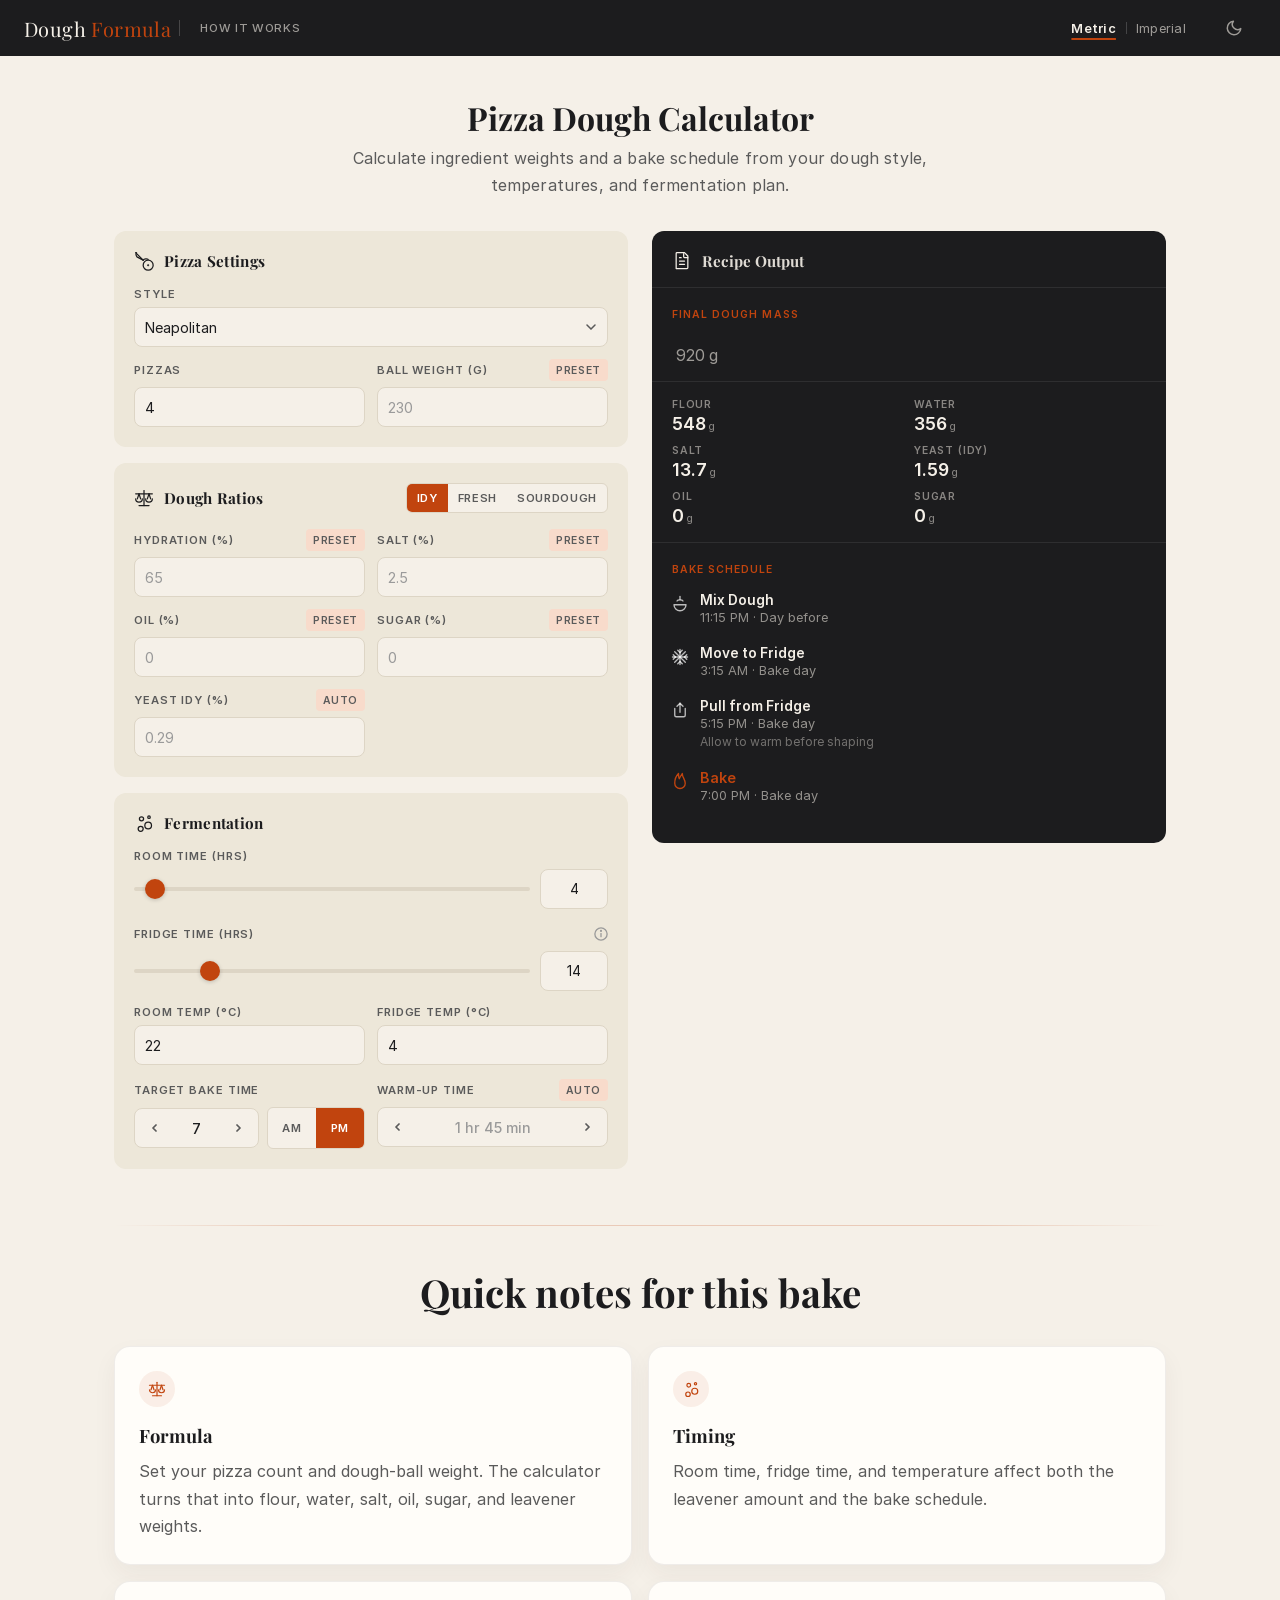
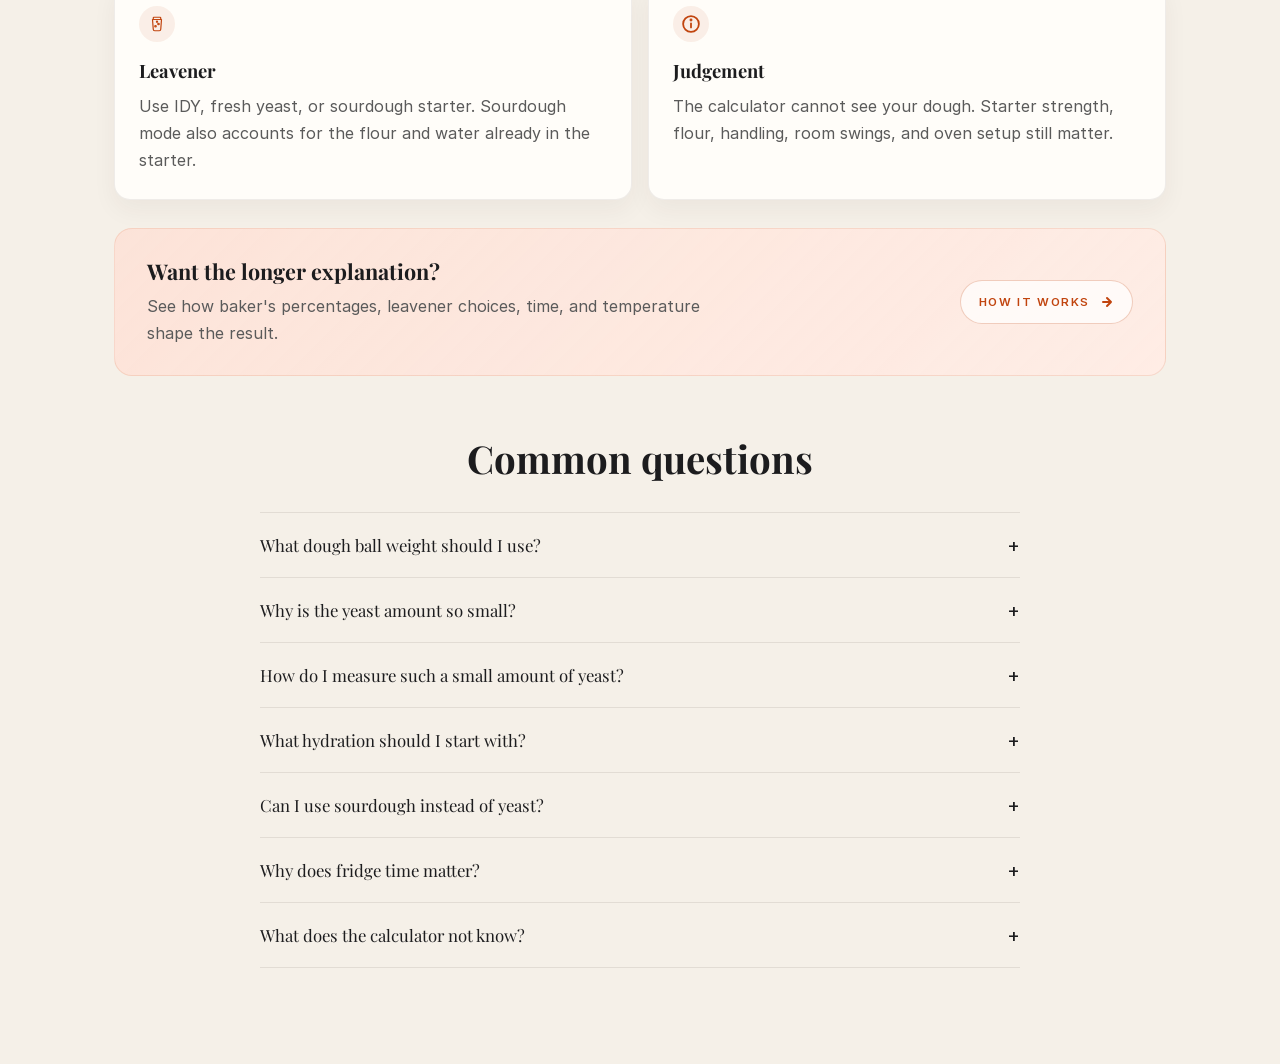
==== commit c6fb6308: "Restructure calculator guidance pages" ====
--- a/index.html
+++ b/index.html
@@ -529,7 +529,7 @@
       <div class="calculator-explainer-divider" aria-hidden="true"></div>
 
       <div class="explainer-section-header">
-        <h2 class="explainer-section-title" id="calculatorIncludesTitle">What this calculator includes</h2>
+        <h2 class="explainer-section-title" id="calculatorIncludesTitle">Quick notes for this bake</h2>
       </div>
 
       <div class="explainer-card-grid">
@@ -539,8 +539,8 @@
               <use href="#icon-scale"/>
             </svg>
           </div>
-          <h3>Dough formula</h3>
-          <p>Works backwards from pizza count and dough ball weight to give you flour, water, salt, oil, sugar, and leavener weights.</p>
+          <h3>Formula</h3>
+          <p>Set your pizza count and dough-ball weight. The calculator turns that into flour, water, salt, oil, sugar, and leavener weights.</p>
         </article>
 
         <article class="explainer-card">
@@ -549,8 +549,8 @@
               <use href="#icon-bubbles"/>
             </svg>
           </div>
-          <h3>Fermentation schedule</h3>
-          <p>Builds a backwards bake-day schedule from your room time, fridge time, room temperature, fridge temperature, and target bake time.</p>
+          <h3>Timing</h3>
+          <p>Room time, fridge time, and temperature affect both the leavener amount and the bake schedule.</p>
         </article>
 
         <article class="explainer-card">
@@ -559,15 +559,25 @@
               <use href="#icon-starter-jar"/>
             </svg>
           </div>
-          <h3>Yeast or sourdough</h3>
-          <p>Supports IDY, fresh yeast, and sourdough starter, with timing and ingredient outputs that adapt to the leavener mode you choose.</p>
+          <h3>Leavener</h3>
+          <p>Use IDY, fresh yeast, or sourdough starter. Sourdough mode also accounts for the flour and water already in the starter.</p>
+        </article>
+
+        <article class="explainer-card">
+          <div class="explainer-card-icon" aria-hidden="true">
+            <svg width="18" height="18" fill="none" stroke="currentColor" stroke-width="1.6" stroke-linecap="round" stroke-linejoin="round">
+              <use href="#icon-info"/>
+            </svg>
+          </div>
+          <h3>Judgement</h3>
+          <p>The calculator cannot see your dough. Starter strength, flour, handling, room swings, and oven setup still matter.</p>
         </article>
       </div>
 
       <section class="explainer-cta" aria-labelledby="explainerCtaTitle">
         <div class="explainer-cta-copy">
-          <h2 id="explainerCtaTitle">Want to understand the calculation?</h2>
-          <p>Read how baker&apos;s percentages, fermentation timing, and leavener modes work so you can adjust the numbers with confidence.</p>
+          <h2 id="explainerCtaTitle">Want the longer explanation?</h2>
+          <p>See how baker&apos;s percentages, leavener choices, time, and temperature shape the result.</p>
         </div>
         <a class="explainer-cta-link" href="how-it-works.html">
           How it works
@@ -590,7 +600,12 @@
 
           <details class="faq-item">
             <summary>Why is the yeast amount so small?</summary>
-            <p>Yeast percentages are tiny because they are calculated against total flour weight, not the full dough weight. Longer fermentation times also need less yeast, so the number can look surprisingly small while still being correct.</p>
+            <p>Yeast is calculated against flour weight, not the full dough weight. Longer ferments also need less yeast, so the number can look surprisingly small.</p>
+          </details>
+
+          <details class="faq-item">
+            <summary>How do I measure such a small amount of yeast?</summary>
+            <p>The best fallback is to dilute a known amount. For example, dissolve a 7 g sachet of yeast into 70 g of water. Each 10 g of that liquid contains about 1 g of yeast, so if the recipe asks for 1.6 g yeast, use 16 g of the yeast water and subtract 16 g from the recipe water. If you do not know the sachet weight, instant yeast is roughly 3 g per teaspoon, 1.5 g per half-teaspoon, or 0.75 g per quarter-teaspoon. You can dilute from that estimate too, but it will be less accurate. If you make pizza often, a 0.01 g precision scale is the better tool.</p>
           </details>
 
           <details class="faq-item">
@@ -607,6 +622,11 @@
             <summary>Why does fridge time matter?</summary>
             <p>Cold fermentation slows the dough down, which changes both the yeast needed and the schedule needed to hit your bake time. It also affects the warm-up step, so short and long fridge ferments do not behave the same way.</p>
           </details>
+
+          <details class="faq-item">
+            <summary>What does the calculator not know?</summary>
+            <p>It does not know your flour strength, starter health, actual dough temperature, room-temperature swings, humidity, handling, or oven setup. Use the schedule as a starting point, then adjust from what the dough is doing.</p>
+          </details>
         </div>
       </section>
     </section>
--- a/style.css
+++ b/style.css
@@ -526,7 +526,7 @@
 
 @media (min-width: 768px) {
   .explainer-card-grid {
-    grid-template-columns: repeat(3, minmax(0, 1fr));
+    grid-template-columns: repeat(2, minmax(0, 1fr));
   }
 
   .explainer-cta {
@@ -1432,7 +1432,7 @@
   font-size: clamp(3rem, 8vw, 5.5rem);
   font-weight: 400;
   line-height: 0.95;
-  letter-spacing: -0.01em;
+  letter-spacing: 0;
   color: var(--text-dark);
   margin-bottom: 20px;
 }
@@ -1500,6 +1500,11 @@
   margin-top: 16px;
 }
 
+.hiw-section > .hiw-body {
+  max-width: 720px;
+  margin-bottom: 28px;
+}
+
 .hiw-steps {
   display: grid;
   grid-template-columns: 1fr;
@@ -1599,6 +1604,12 @@
 @media (min-width: 600px) {
   .hiw-comparison {
     grid-template-columns: 1fr 1fr;
+  }
+}
+
+@media (min-width: 860px) {
+  .hiw-comparison-three {
+    grid-template-columns: repeat(3, minmax(0, 1fr));
   }
 }
 
--- a/style.css
+++ b/style.css
@@ -526,7 +526,7 @@
 
 @media (min-width: 768px) {
   .explainer-card-grid {
-    grid-template-columns: repeat(3, minmax(0, 1fr));
+    grid-template-columns: repeat(2, minmax(0, 1fr));
   }
 
   .explainer-cta {
@@ -1432,7 +1432,7 @@
   font-size: clamp(3rem, 8vw, 5.5rem);
   font-weight: 400;
   line-height: 0.95;
-  letter-spacing: -0.01em;
+  letter-spacing: 0;
   color: var(--text-dark);
   margin-bottom: 20px;
 }
@@ -1500,6 +1500,11 @@
   margin-top: 16px;
 }
 
+.hiw-section > .hiw-body {
+  max-width: 720px;
+  margin-bottom: 28px;
+}
+
 .hiw-steps {
   display: grid;
   grid-template-columns: 1fr;
@@ -1599,6 +1604,12 @@
 @media (min-width: 600px) {
   .hiw-comparison {
     grid-template-columns: 1fr 1fr;
+  }
+}
+
+@media (min-width: 860px) {
+  .hiw-comparison-three {
+    grid-template-columns: repeat(3, minmax(0, 1fr));
   }
 }
 
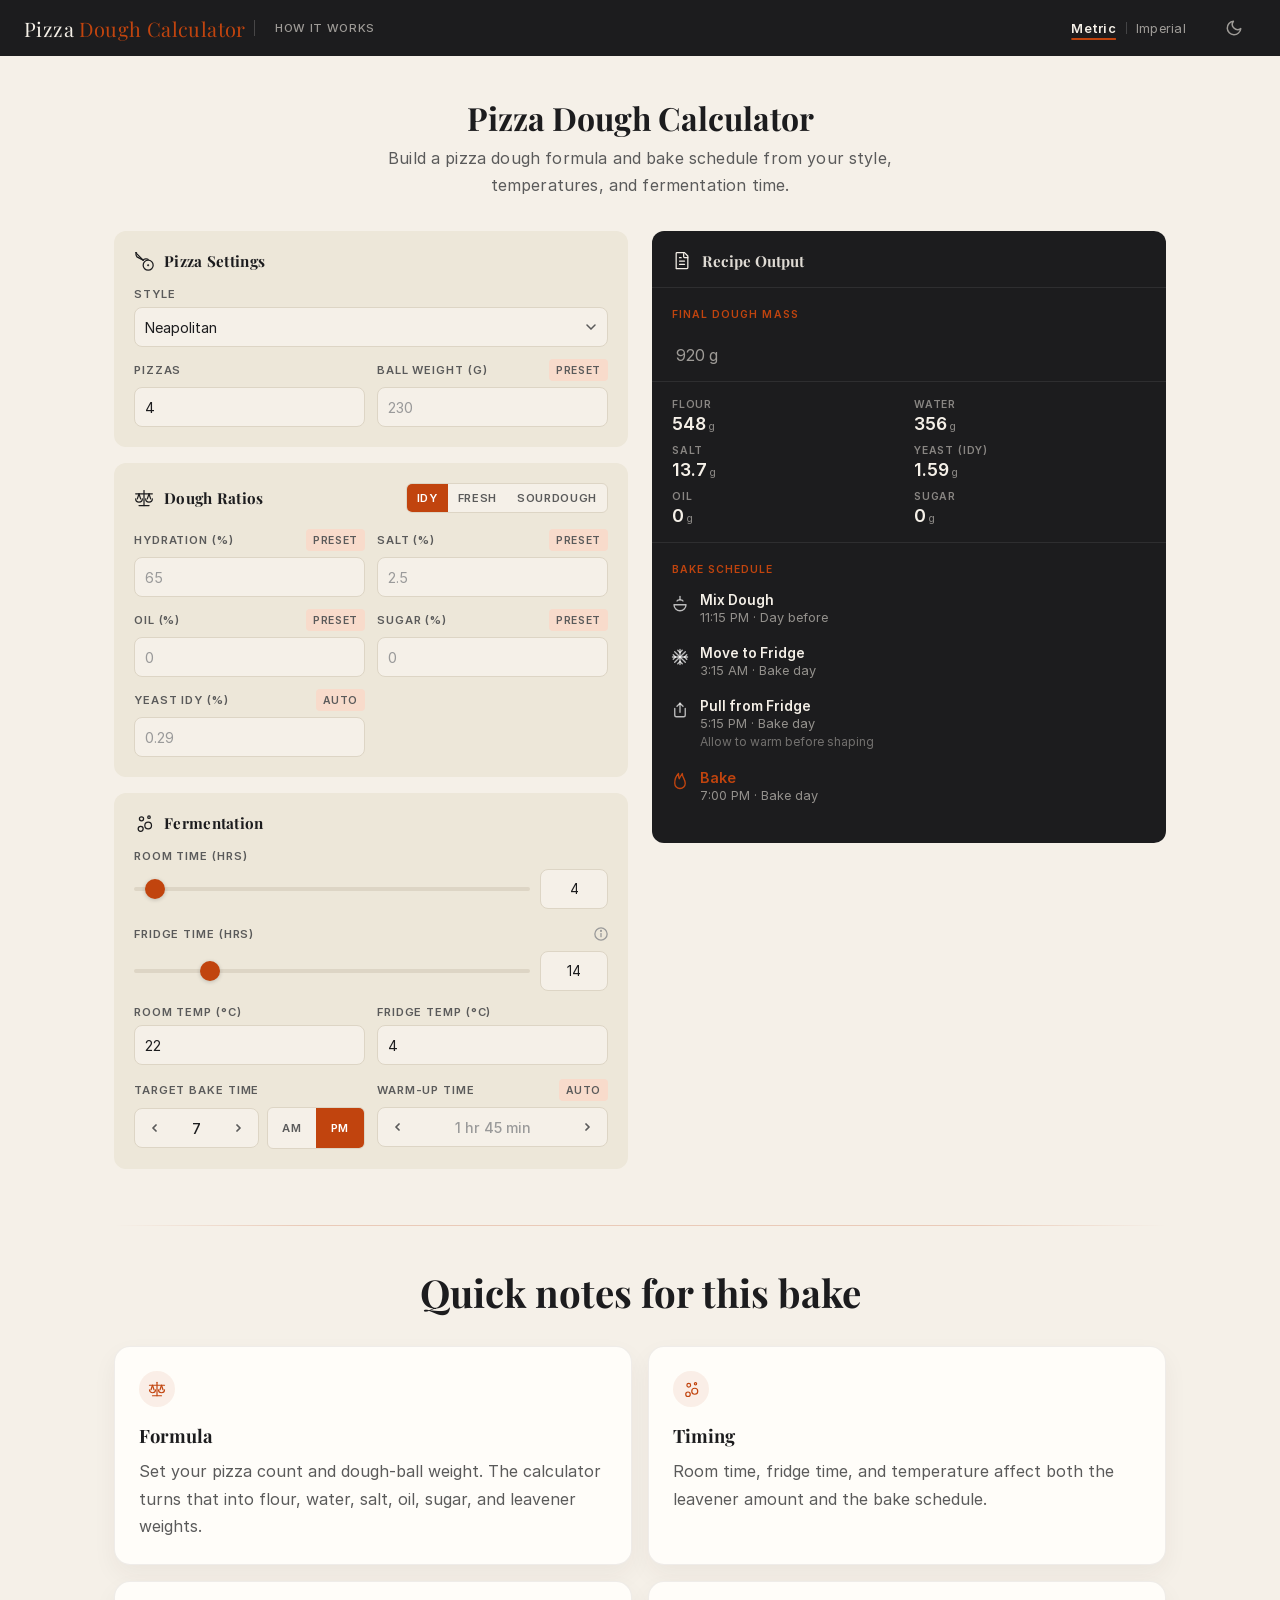
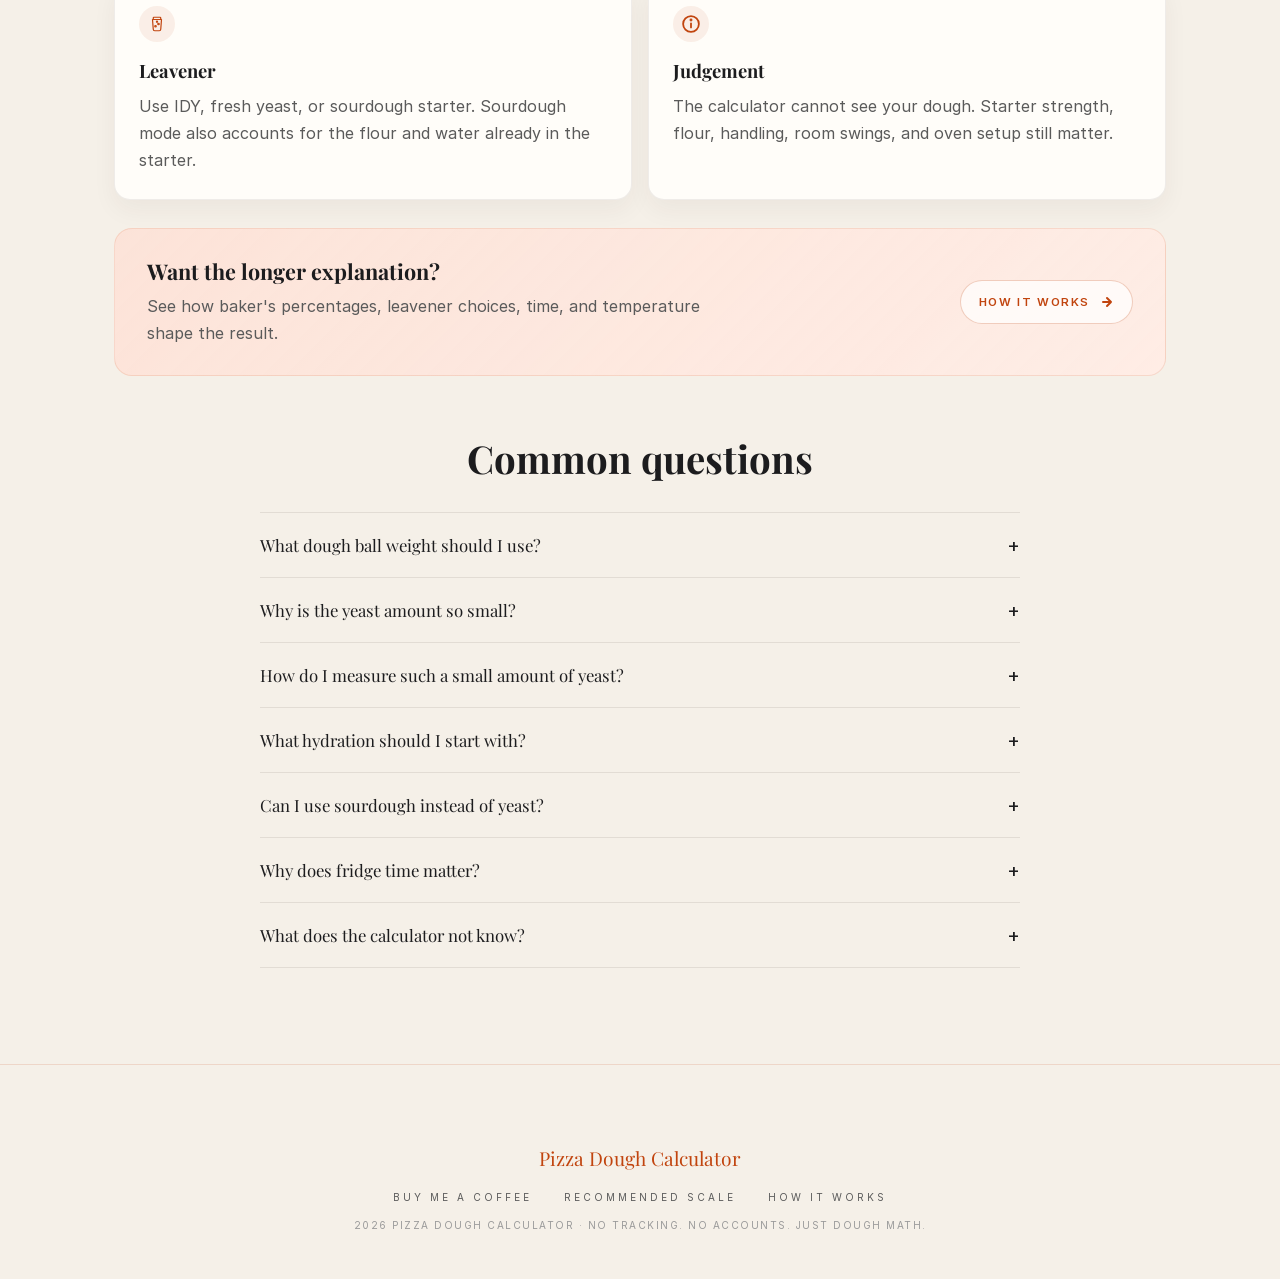
==== commit 0f86ff11: "- Standardized the public name as Pizza Dough Calculator across page titles, nav, hero copy, README," ====
--- a/index.html
+++ b/index.html
@@ -6,8 +6,19 @@
   <meta name="viewport" content="width=device-width, initial-scale=1.0">
 
   <!-- SEO & Social -->
-  <title>Pizza Dough Calculator | Fermentation Calculator</title>
-  <meta name="description" content="Calculate perfect pizza dough ratios and fermentation schedules for Neapolitan, New York, and other styles.">
+  <title>Pizza Dough Calculator</title>
+  <meta name="description" content="Calculate pizza dough ratios and fermentation schedules for Neapolitan, New York, and other styles. No accounts, no tracking - just the math.">
+  <!-- LAUNCH-TODO: replace placeholder domain before going live -->
+  <link rel="canonical" href="https://pizza-dough-calculator.example/">
+  <meta property="og:title" content="Pizza Dough Calculator">
+  <meta property="og:description" content="Build a pizza dough formula and bake schedule from your style, temperatures, and fermentation time.">
+  <meta property="og:type" content="website">
+  <!-- LAUNCH-TODO: replace placeholder domain before going live -->
+  <meta property="og:url" content="https://pizza-dough-calculator.example/">
+  <!-- LAUNCH-TODO: replace placeholder domain before going live -->
+  <meta property="og:image" content="https://pizza-dough-calculator.example/assets/og-cover.png">
+  <meta name="twitter:card" content="summary_large_image">
+  <link rel="icon" type="image/svg+xml" href="/favicon.svg">
   <meta name="theme-color" content="#2b2b2b">
 
   <!-- Preload Critical Resources -->
@@ -140,7 +151,7 @@
 
   <nav class="nav">
     <div class="nav-left">
-      <div class="nav-brand">Dough <span>Formula</span></div>
+      <div class="nav-brand">Pizza <span>Dough Calculator</span></div>
       <span class="nav-brand-divider" aria-hidden="true"></span>
       <a class="nav-link" href="how-it-works.html">
         <svg class="nav-link-icon" width="16" height="16" fill="none" stroke="currentColor" stroke-width="1.5" stroke-linecap="round" stroke-linejoin="round" aria-hidden="true">
@@ -164,7 +175,7 @@
 
   <header class="page-header">
     <h1 id="calculatorTitle">Pizza Dough Calculator</h1>
-    <p>Calculate ingredient weights and a bake schedule from your dough style, temperatures, and fermentation plan.</p>
+    <p>Build a pizza dough formula and bake schedule from your style, temperatures, and fermentation time.</p>
   </header>
 
   <main class="main">
@@ -605,7 +616,13 @@
 
           <details class="faq-item">
             <summary>How do I measure such a small amount of yeast?</summary>
-            <p>The best fallback is to dilute a known amount. For example, dissolve a 7 g sachet of yeast into 70 g of water. Each 10 g of that liquid contains about 1 g of yeast, so if the recipe asks for 1.6 g yeast, use 16 g of the yeast water and subtract 16 g from the recipe water. If you do not know the sachet weight, instant yeast is roughly 3 g per teaspoon, 1.5 g per half-teaspoon, or 0.75 g per quarter-teaspoon. You can dilute from that estimate too, but it will be less accurate. If you make pizza often, a 0.01 g precision scale is the better tool.</p>
+            <p>The best fallback is to dilute a known amount.</p>
+            <ul>
+              <li>Dissolve a 7 g sachet of instant yeast into 70 g of water. Each 10 g of that liquid is about 1 g of yeast, so for 1.6 g of yeast, use 16 g of yeast water and subtract 16 g from the recipe water.</li>
+              <li>No sachet weight on hand? Instant yeast is roughly 3 g per teaspoon, 1.5 g per 1/2 teaspoon, 0.75 g per 1/4 teaspoon. You can dilute from that estimate too, just less accurate.</li>
+            </ul>
+            <!-- LAUNCH-TODO: replace placeholder URL before going live -->
+            <p>If you bake often, a <a href="REPLACE_AFFILIATE_URL" rel="sponsored noopener" target="_blank">0.01 g precision scale</a> is the better tool.</p>
           </details>
 
           <details class="faq-item">
@@ -632,6 +649,18 @@
     </section>
   </main>
 
+  <footer class="site-footer">
+    <div class="site-footer-brand">Pizza Dough Calculator</div>
+    <div class="site-footer-links">
+      <!-- LAUNCH-TODO: replace placeholder URL before going live -->
+      <a href="https://www.buymeacoffee.com/REPLACE_HANDLE" rel="noopener" target="_blank">Buy me a coffee</a>
+      <!-- LAUNCH-TODO: replace placeholder URL before going live -->
+      <a href="REPLACE_AFFILIATE_URL" rel="sponsored noopener" target="_blank">Recommended scale</a>
+      <a href="how-it-works.html">How it works</a>
+    </div>
+    <p class="site-footer-copy">2026 Pizza Dough Calculator &middot; No tracking. No accounts. Just dough math.</p>
+  </footer>
+
   <script src="script.js" defer></script>
 
 </body>
--- a/style.css
+++ b/style.css
@@ -524,6 +524,21 @@
   margin: 0;
 }
 
+.faq-item ul {
+  color: var(--text-mid);
+  line-height: 1.65;
+  margin: 0.5rem 0 1rem;
+  padding: 0 40px 0 1.25rem;
+}
+
+.faq-item li {
+  margin-bottom: 0.5rem;
+}
+
+.faq-item a {
+  color: var(--terracotta);
+}
+
 @media (min-width: 768px) {
   .explainer-card-grid {
     grid-template-columns: repeat(2, minmax(0, 1fr));
@@ -1203,12 +1218,6 @@
   display: block;
 }
 
-.starter-pct-hint {
-  margin: 4px 0 0;
-  font-size: 0.78rem;
-  color: #999;
-}
-
 .ingredients {
   padding: 16px 20px;
   display: grid;
@@ -1596,6 +1605,43 @@
   font-style: italic;
 }
 
+.hiw-limits-card .hiw-pct-row {
+  align-items: flex-start;
+  gap: 32px;
+  padding: 18px 0;
+}
+
+.hiw-limits-card .hiw-pct-name {
+  flex: 0 0 170px;
+  font-size: 0.9rem;
+  font-weight: 600;
+}
+
+.hiw-limits-card .hiw-pct-val {
+  flex: 1;
+  max-width: 360px;
+  font-family: var(--font-sans);
+  font-size: 0.82rem;
+  font-weight: 400;
+  line-height: 1.55;
+  color: rgba(245, 240, 232, 0.68);
+  text-align: right;
+}
+
+@media (max-width: 599px) {
+  .hiw-limits-card .hiw-pct-row {
+    flex-direction: column;
+    gap: 6px;
+  }
+
+  .hiw-limits-card .hiw-pct-name,
+  .hiw-limits-card .hiw-pct-val {
+    flex: none;
+    max-width: none;
+    text-align: left;
+  }
+}
+
 .hiw-comparison {
   display: grid;
   grid-template-columns: 1fr;
@@ -1770,7 +1816,7 @@
 
 .hiw-timeline-line {
   position: absolute;
-  top: 4px;
+  top: 11px;
   left: 8px;
   right: 8px;
   height: 1px;
@@ -1790,14 +1836,16 @@
   gap: 16px;
 }
 
-.hiw-timeline-dot {
-  width: 8px;
-  height: 8px;
-  border-radius: 50%;
-  background: var(--text-cream);
+.hiw-timeline-icon {
+  color: rgba(255, 255, 255, 0.7);
+  background: var(--charcoal);
   flex-shrink: 0;
   position: relative;
   z-index: 1;
+}
+
+.hiw-timeline-icon.is-bake {
+  color: var(--terracotta);
 }
 
 .hiw-timeline-node-label {
@@ -1814,7 +1862,7 @@
   text-align: center;
 }
 
-.hiw-footer {
+.site-footer {
   background: var(--cream);
   border-top: 1px solid rgba(193, 68, 14, 0.15);
   padding: 80px 24px 48px;
@@ -1824,7 +1872,7 @@
   align-items: center;
 }
 
-.hiw-footer h2 {
+.site-footer h2 {
   font-family: var(--font-serif);
   font-size: clamp(1.5rem, 3vw, 2rem);
   font-weight: 400;
@@ -1832,7 +1880,7 @@
   margin-bottom: 10px;
 }
 
-.hiw-footer-sub {
+.site-footer-sub {
   font-size: 0.875rem;
   color: var(--text-mid);
   margin-bottom: 32px;
@@ -1864,7 +1912,7 @@
   transform: scale(0.98);
 }
 
-.hiw-footer-divider {
+.site-footer-divider {
   width: 100%;
   max-width: 480px;
   height: 1px;
@@ -1872,20 +1920,22 @@
   margin: 48px 0 32px;
 }
 
-.hiw-footer-brand {
+.site-footer-brand {
   font-family: var(--font-serif);
   font-size: 1.2rem;
   color: var(--terracotta);
   margin-bottom: 20px;
 }
 
-.hiw-footer-links {
-  display: flex;
+.site-footer-links {
+  display: flex;
+  flex-wrap: wrap;
+  justify-content: center;
   gap: 32px;
   margin-bottom: 16px;
 }
 
-.hiw-footer-links a {
+.site-footer-links a {
   font-size: 0.625rem;
   letter-spacing: 0.3em;
   text-transform: uppercase;
@@ -1894,11 +1944,11 @@
   transition: color 0.15s;
 }
 
-.hiw-footer-links a:hover {
+.site-footer-links a:hover {
   color: var(--terracotta);
 }
 
-.hiw-footer-copy {
+.site-footer-copy {
   font-size: 0.625rem;
   letter-spacing: 0.15em;
   text-transform: uppercase;
--- a/style.css
+++ b/style.css
@@ -524,6 +524,21 @@
   margin: 0;
 }
 
+.faq-item ul {
+  color: var(--text-mid);
+  line-height: 1.65;
+  margin: 0.5rem 0 1rem;
+  padding: 0 40px 0 1.25rem;
+}
+
+.faq-item li {
+  margin-bottom: 0.5rem;
+}
+
+.faq-item a {
+  color: var(--terracotta);
+}
+
 @media (min-width: 768px) {
   .explainer-card-grid {
     grid-template-columns: repeat(2, minmax(0, 1fr));
@@ -1203,12 +1218,6 @@
   display: block;
 }
 
-.starter-pct-hint {
-  margin: 4px 0 0;
-  font-size: 0.78rem;
-  color: #999;
-}
-
 .ingredients {
   padding: 16px 20px;
   display: grid;
@@ -1596,6 +1605,43 @@
   font-style: italic;
 }
 
+.hiw-limits-card .hiw-pct-row {
+  align-items: flex-start;
+  gap: 32px;
+  padding: 18px 0;
+}
+
+.hiw-limits-card .hiw-pct-name {
+  flex: 0 0 170px;
+  font-size: 0.9rem;
+  font-weight: 600;
+}
+
+.hiw-limits-card .hiw-pct-val {
+  flex: 1;
+  max-width: 360px;
+  font-family: var(--font-sans);
+  font-size: 0.82rem;
+  font-weight: 400;
+  line-height: 1.55;
+  color: rgba(245, 240, 232, 0.68);
+  text-align: right;
+}
+
+@media (max-width: 599px) {
+  .hiw-limits-card .hiw-pct-row {
+    flex-direction: column;
+    gap: 6px;
+  }
+
+  .hiw-limits-card .hiw-pct-name,
+  .hiw-limits-card .hiw-pct-val {
+    flex: none;
+    max-width: none;
+    text-align: left;
+  }
+}
+
 .hiw-comparison {
   display: grid;
   grid-template-columns: 1fr;
@@ -1770,7 +1816,7 @@
 
 .hiw-timeline-line {
   position: absolute;
-  top: 4px;
+  top: 11px;
   left: 8px;
   right: 8px;
   height: 1px;
@@ -1790,14 +1836,16 @@
   gap: 16px;
 }
 
-.hiw-timeline-dot {
-  width: 8px;
-  height: 8px;
-  border-radius: 50%;
-  background: var(--text-cream);
+.hiw-timeline-icon {
+  color: rgba(255, 255, 255, 0.7);
+  background: var(--charcoal);
   flex-shrink: 0;
   position: relative;
   z-index: 1;
+}
+
+.hiw-timeline-icon.is-bake {
+  color: var(--terracotta);
 }
 
 .hiw-timeline-node-label {
@@ -1814,7 +1862,7 @@
   text-align: center;
 }
 
-.hiw-footer {
+.site-footer {
   background: var(--cream);
   border-top: 1px solid rgba(193, 68, 14, 0.15);
   padding: 80px 24px 48px;
@@ -1824,7 +1872,7 @@
   align-items: center;
 }
 
-.hiw-footer h2 {
+.site-footer h2 {
   font-family: var(--font-serif);
   font-size: clamp(1.5rem, 3vw, 2rem);
   font-weight: 400;
@@ -1832,7 +1880,7 @@
   margin-bottom: 10px;
 }
 
-.hiw-footer-sub {
+.site-footer-sub {
   font-size: 0.875rem;
   color: var(--text-mid);
   margin-bottom: 32px;
@@ -1864,7 +1912,7 @@
   transform: scale(0.98);
 }
 
-.hiw-footer-divider {
+.site-footer-divider {
   width: 100%;
   max-width: 480px;
   height: 1px;
@@ -1872,20 +1920,22 @@
   margin: 48px 0 32px;
 }
 
-.hiw-footer-brand {
+.site-footer-brand {
   font-family: var(--font-serif);
   font-size: 1.2rem;
   color: var(--terracotta);
   margin-bottom: 20px;
 }
 
-.hiw-footer-links {
-  display: flex;
+.site-footer-links {
+  display: flex;
+  flex-wrap: wrap;
+  justify-content: center;
   gap: 32px;
   margin-bottom: 16px;
 }
 
-.hiw-footer-links a {
+.site-footer-links a {
   font-size: 0.625rem;
   letter-spacing: 0.3em;
   text-transform: uppercase;
@@ -1894,11 +1944,11 @@
   transition: color 0.15s;
 }
 
-.hiw-footer-links a:hover {
+.site-footer-links a:hover {
   color: var(--terracotta);
 }
 
-.hiw-footer-copy {
+.site-footer-copy {
   font-size: 0.625rem;
   letter-spacing: 0.15em;
   text-transform: uppercase;
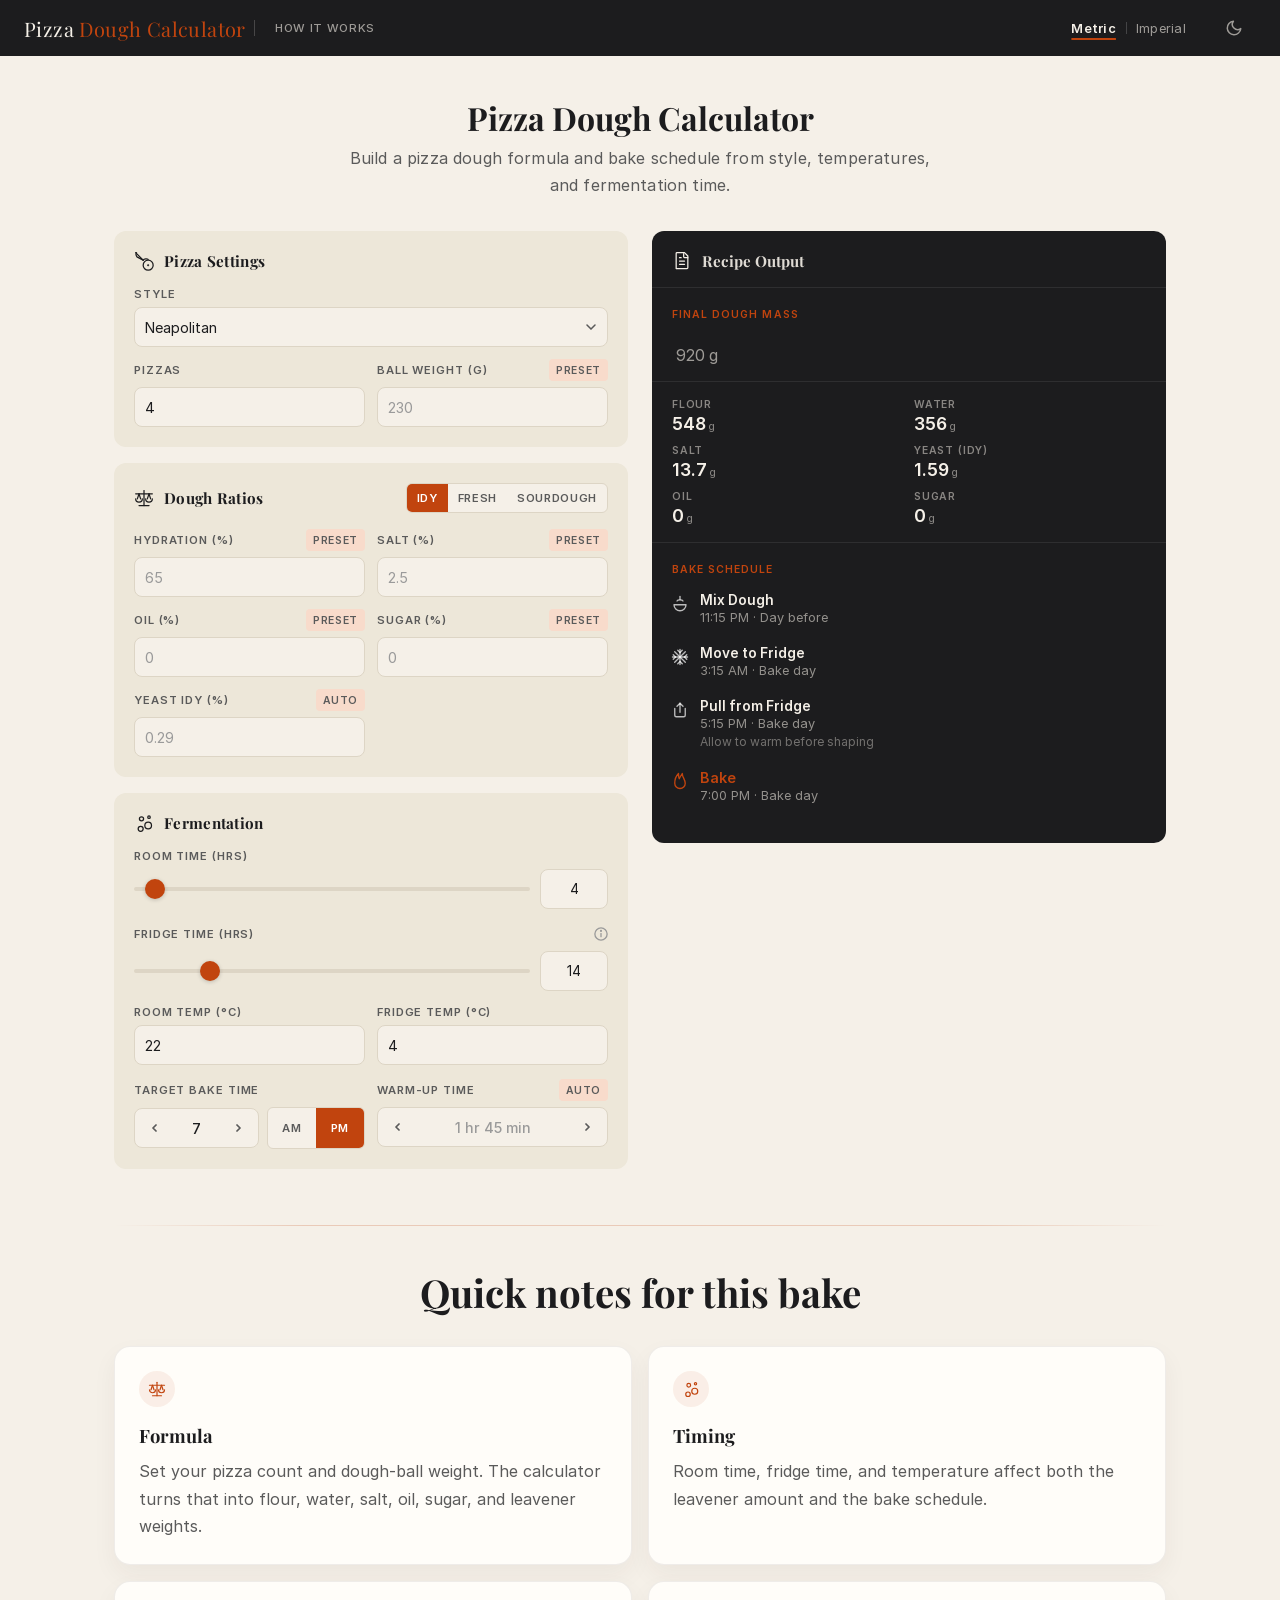
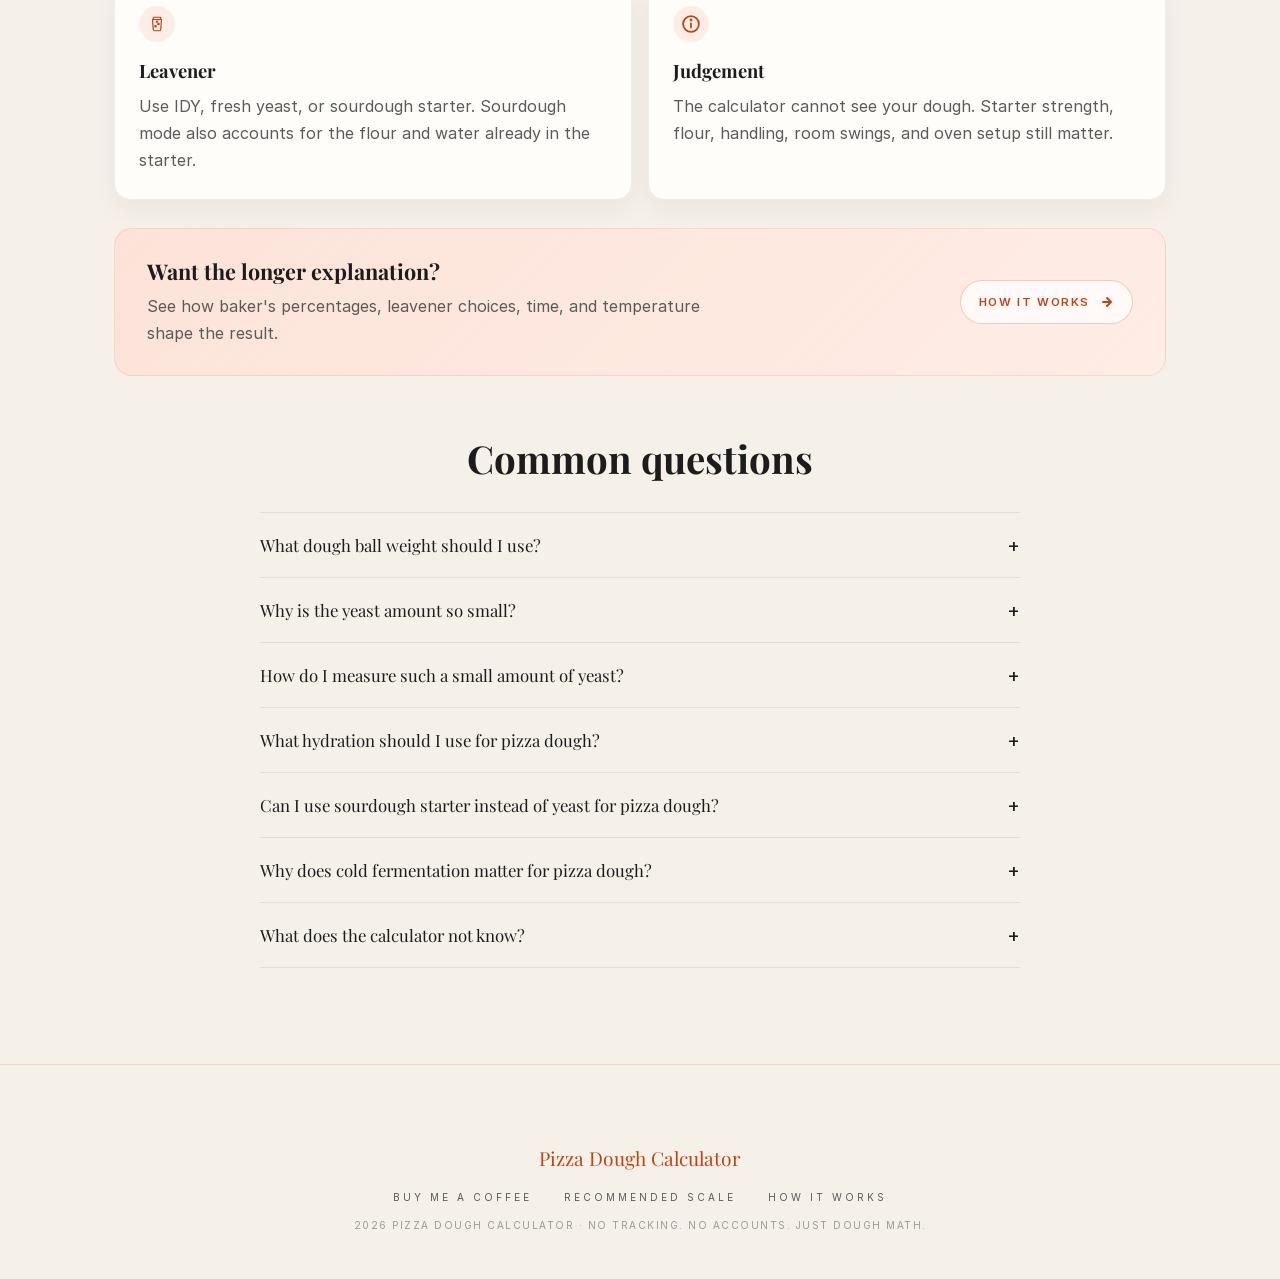
==== commit ad0c69e2: "Prepare launch metadata and fix sticky output" ====
--- a/index.html
+++ b/index.html
@@ -6,7 +6,7 @@
   <meta name="viewport" content="width=device-width, initial-scale=1.0">
 
   <!-- SEO & Social -->
-  <title>Pizza Dough Calculator</title>
+  <title>Pizza Dough Calculator – Ratios, Yeast &amp; Fermentation Schedule</title>
   <meta name="description" content="Calculate pizza dough ratios and fermentation schedules for Neapolitan, New York, and other styles. No accounts, no tracking - just the math.">
   <!-- LAUNCH-TODO: replace placeholder domain before going live -->
   <link rel="canonical" href="https://pizza-dough-calculator.example/">
@@ -40,6 +40,89 @@
   <!-- Stylesheet -->
   <link rel="stylesheet" href="style.css">
 <script src="site-shell.js" defer></script>
+
+  <!-- Structured Data -->
+  <!-- LAUNCH-TODO: replace placeholder domain before going live -->
+  <script type="application/ld+json">
+  {
+    "@context": "https://schema.org",
+    "@type": "WebApplication",
+    "name": "Pizza Dough Calculator",
+    "description": "Calculate pizza dough ratios and fermentation schedules for Neapolitan, New York, and other styles. No accounts, no tracking - just the math.",
+    "url": "https://pizza-dough-calculator.example/",
+    "applicationCategory": "LifestyleApplication",
+    "operatingSystem": "Web",
+    "offers": {
+      "@type": "Offer",
+      "price": "0",
+      "priceCurrency": "USD"
+    }
+  }
+  </script>
+  <script type="application/ld+json">
+  {
+    "@context": "https://schema.org",
+    "@type": "FAQPage",
+    "mainEntity": [
+      {
+        "@type": "Question",
+        "name": "What dough ball weight should I use?",
+        "acceptedAnswer": {
+          "@type": "Answer",
+          "text": "Use the style presets as a starting point. Around 230 g works well for many Neapolitan pizzas, while larger New York-style pizzas often want a heavier ball. If you already know your preferred finished size, adjust the ball weight first and let the rest of the formula follow."
+        }
+      },
+      {
+        "@type": "Question",
+        "name": "Why is the yeast amount so small?",
+        "acceptedAnswer": {
+          "@type": "Answer",
+          "text": "Yeast is calculated against flour weight, not the full dough weight. Longer ferments also need less yeast, so the number can look surprisingly small."
+        }
+      },
+      {
+        "@type": "Question",
+        "name": "How do I measure such a small amount of yeast?",
+        "acceptedAnswer": {
+          "@type": "Answer",
+          "text": "The best fallback is to dilute a known amount. Dissolve a 7 g sachet of instant yeast into 70 g of water — each 10 g of that liquid is about 1 g of yeast. Instant yeast is also roughly 3 g per teaspoon, 1.5 g per half teaspoon, or 0.75 g per quarter teaspoon if you need a volume estimate."
+        }
+      },
+      {
+        "@type": "Question",
+        "name": "What hydration should I use for pizza dough?",
+        "acceptedAnswer": {
+          "@type": "Answer",
+          "text": "If you are unsure, stay with the preset for your chosen pizza style. Around the low-to-mid 60s is easier to handle, while higher hydration doughs can feel stickier and need more confidence during shaping."
+        }
+      },
+      {
+        "@type": "Question",
+        "name": "Can I use sourdough starter instead of yeast for pizza dough?",
+        "acceptedAnswer": {
+          "@type": "Answer",
+          "text": "Yes. Switch to sourdough mode and the calculator will replace the yeast logic with starter-specific timing and ingredient handling. You will get a starter percentage suggestion and the recipe output will account for the flour and water already inside the starter."
+        }
+      },
+      {
+        "@type": "Question",
+        "name": "Why does cold fermentation matter for pizza dough?",
+        "acceptedAnswer": {
+          "@type": "Answer",
+          "text": "Cold fermentation slows the dough down, which changes both the yeast needed and the schedule needed to hit your bake time. It also affects the warm-up step, so short and long fridge ferments do not behave the same way."
+        }
+      },
+      {
+        "@type": "Question",
+        "name": "What does the calculator not know?",
+        "acceptedAnswer": {
+          "@type": "Answer",
+          "text": "It does not know your flour strength, starter health, actual dough temperature, room-temperature swings, humidity, handling, or oven setup. Use the schedule as a starting point, then adjust from what the dough is doing."
+        }
+      }
+    ]
+  }
+  </script>
 </head>
 
 <body>
@@ -175,7 +258,7 @@
 
   <header class="page-header">
     <h1 id="calculatorTitle">Pizza Dough Calculator</h1>
-    <p>Build a pizza dough formula and bake schedule from your style, temperatures, and fermentation time.</p>
+    <p>Build a pizza dough formula and bake schedule from style, temperatures, and fermentation time.</p>
   </header>
 
   <main class="main">
@@ -626,17 +709,17 @@
           </details>
 
           <details class="faq-item">
-            <summary>What hydration should I start with?</summary>
+            <summary>What hydration should I use for pizza dough?</summary>
             <p>If you are unsure, stay with the preset for your chosen pizza style. Around the low-to-mid 60s is easier to handle, while higher hydration doughs can feel stickier and need more confidence during shaping.</p>
           </details>
 
           <details class="faq-item">
-            <summary>Can I use sourdough instead of yeast?</summary>
+            <summary>Can I use sourdough starter instead of yeast for pizza dough?</summary>
             <p>Yes. Switch to sourdough mode and the calculator will replace the yeast logic with starter-specific timing and ingredient handling. You will get a starter percentage suggestion and the recipe output will account for the flour and water already inside the starter.</p>
           </details>
 
           <details class="faq-item">
-            <summary>Why does fridge time matter?</summary>
+            <summary>Why does cold fermentation matter for pizza dough?</summary>
             <p>Cold fermentation slows the dough down, which changes both the yeast needed and the schedule needed to hit your bake time. It also affects the warm-up step, so short and long fridge ferments do not behave the same way.</p>
           </details>
 
--- a/style.css
+++ b/style.css
@@ -74,6 +74,7 @@
   --font-sans:    'Inter', system-ui, sans-serif;
   --radius:       8px;           /* default border radius */
   --radius-lg:    12px;          /* larger radius for cards */
+  --nav-height:   56px;          /* sticky top navigation height */
 }
 
 /* ========================================================
@@ -127,7 +128,7 @@
 .nav {
   background-color: var(--charcoal);
   padding: 0 24px;
-  height: 56px;
+  height: var(--nav-height);
   display: flex;
   align-items: center;
   justify-content: space-between;
@@ -335,7 +336,7 @@
 
   .col-outputs {
     position: sticky;
-    top: 24px;
+    top: calc(var(--nav-height) + 24px);
   }
 
   .main {
--- a/style.css
+++ b/style.css
@@ -74,6 +74,7 @@
   --font-sans:    'Inter', system-ui, sans-serif;
   --radius:       8px;           /* default border radius */
   --radius-lg:    12px;          /* larger radius for cards */
+  --nav-height:   56px;          /* sticky top navigation height */
 }
 
 /* ========================================================
@@ -127,7 +128,7 @@
 .nav {
   background-color: var(--charcoal);
   padding: 0 24px;
-  height: 56px;
+  height: var(--nav-height);
   display: flex;
   align-items: center;
   justify-content: space-between;
@@ -335,7 +336,7 @@
 
   .col-outputs {
     position: sticky;
-    top: 24px;
+    top: calc(var(--nav-height) + 24px);
   }
 
   .main {
